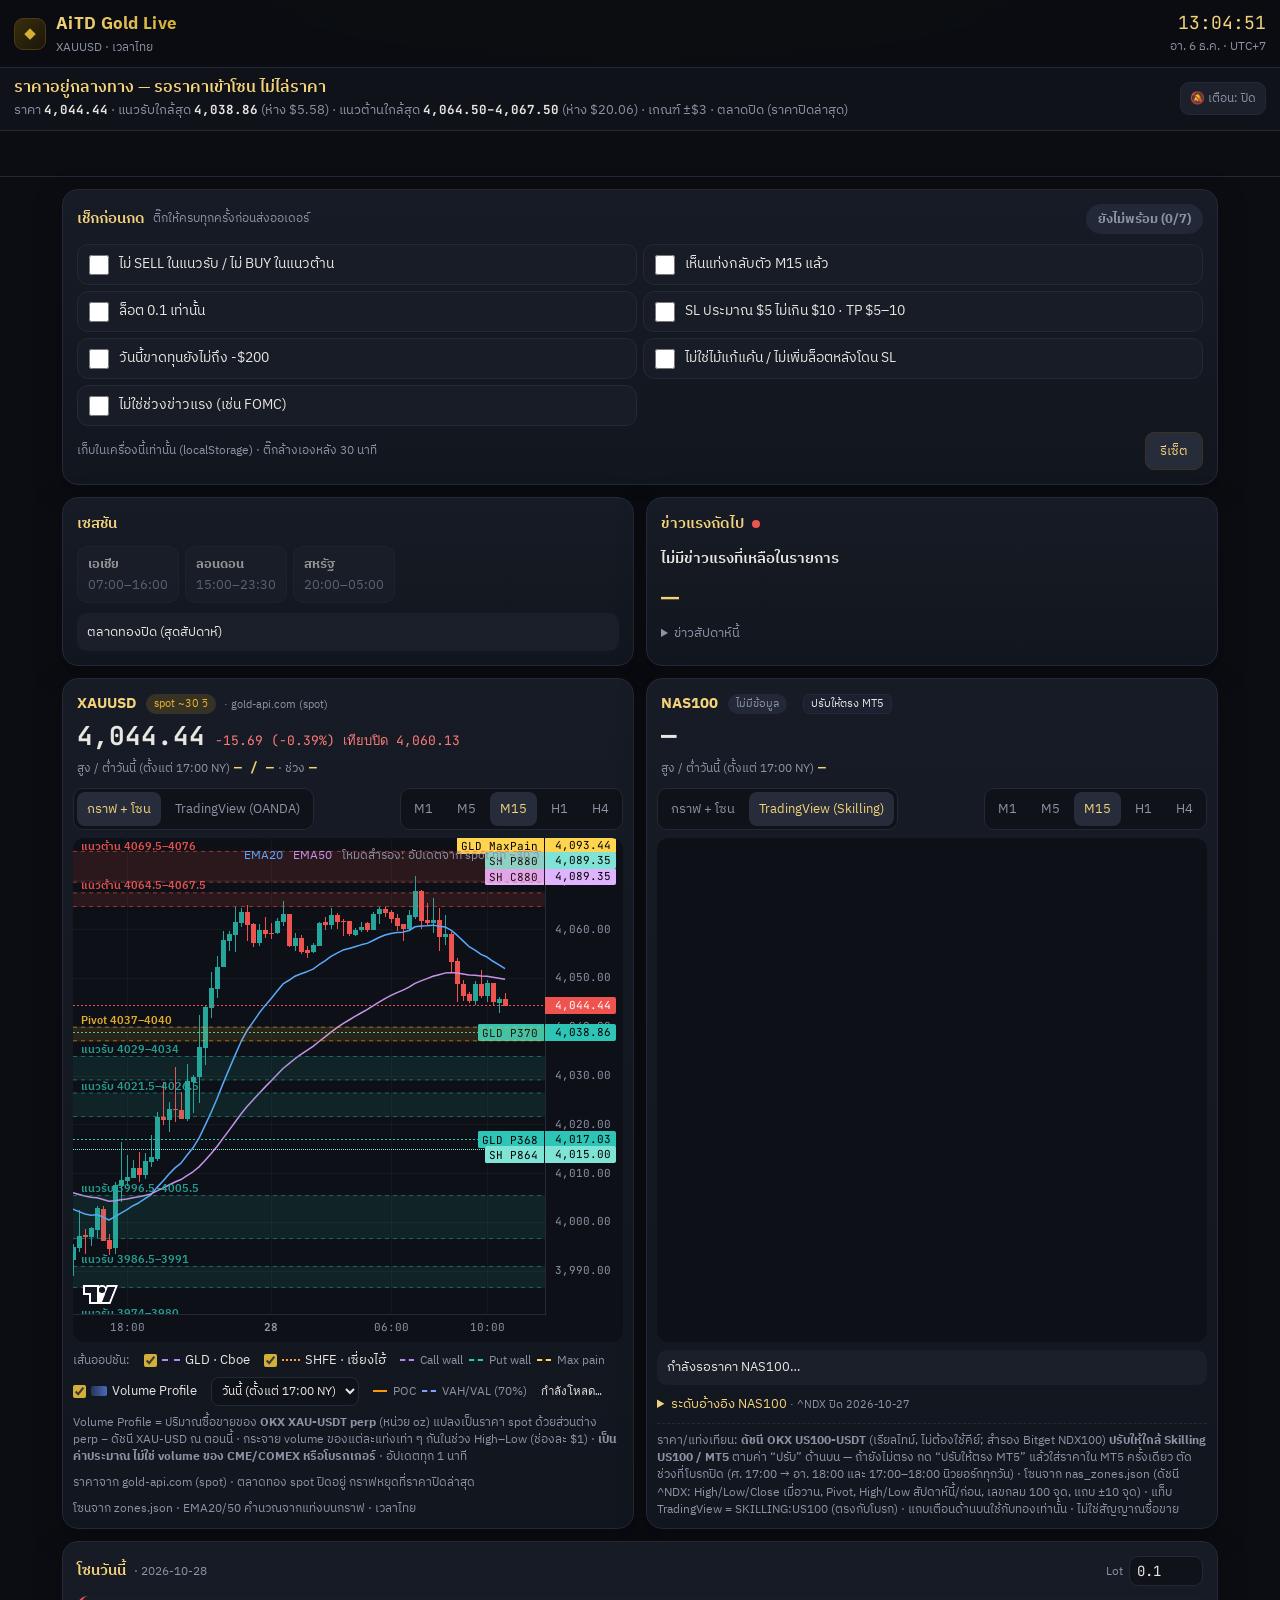
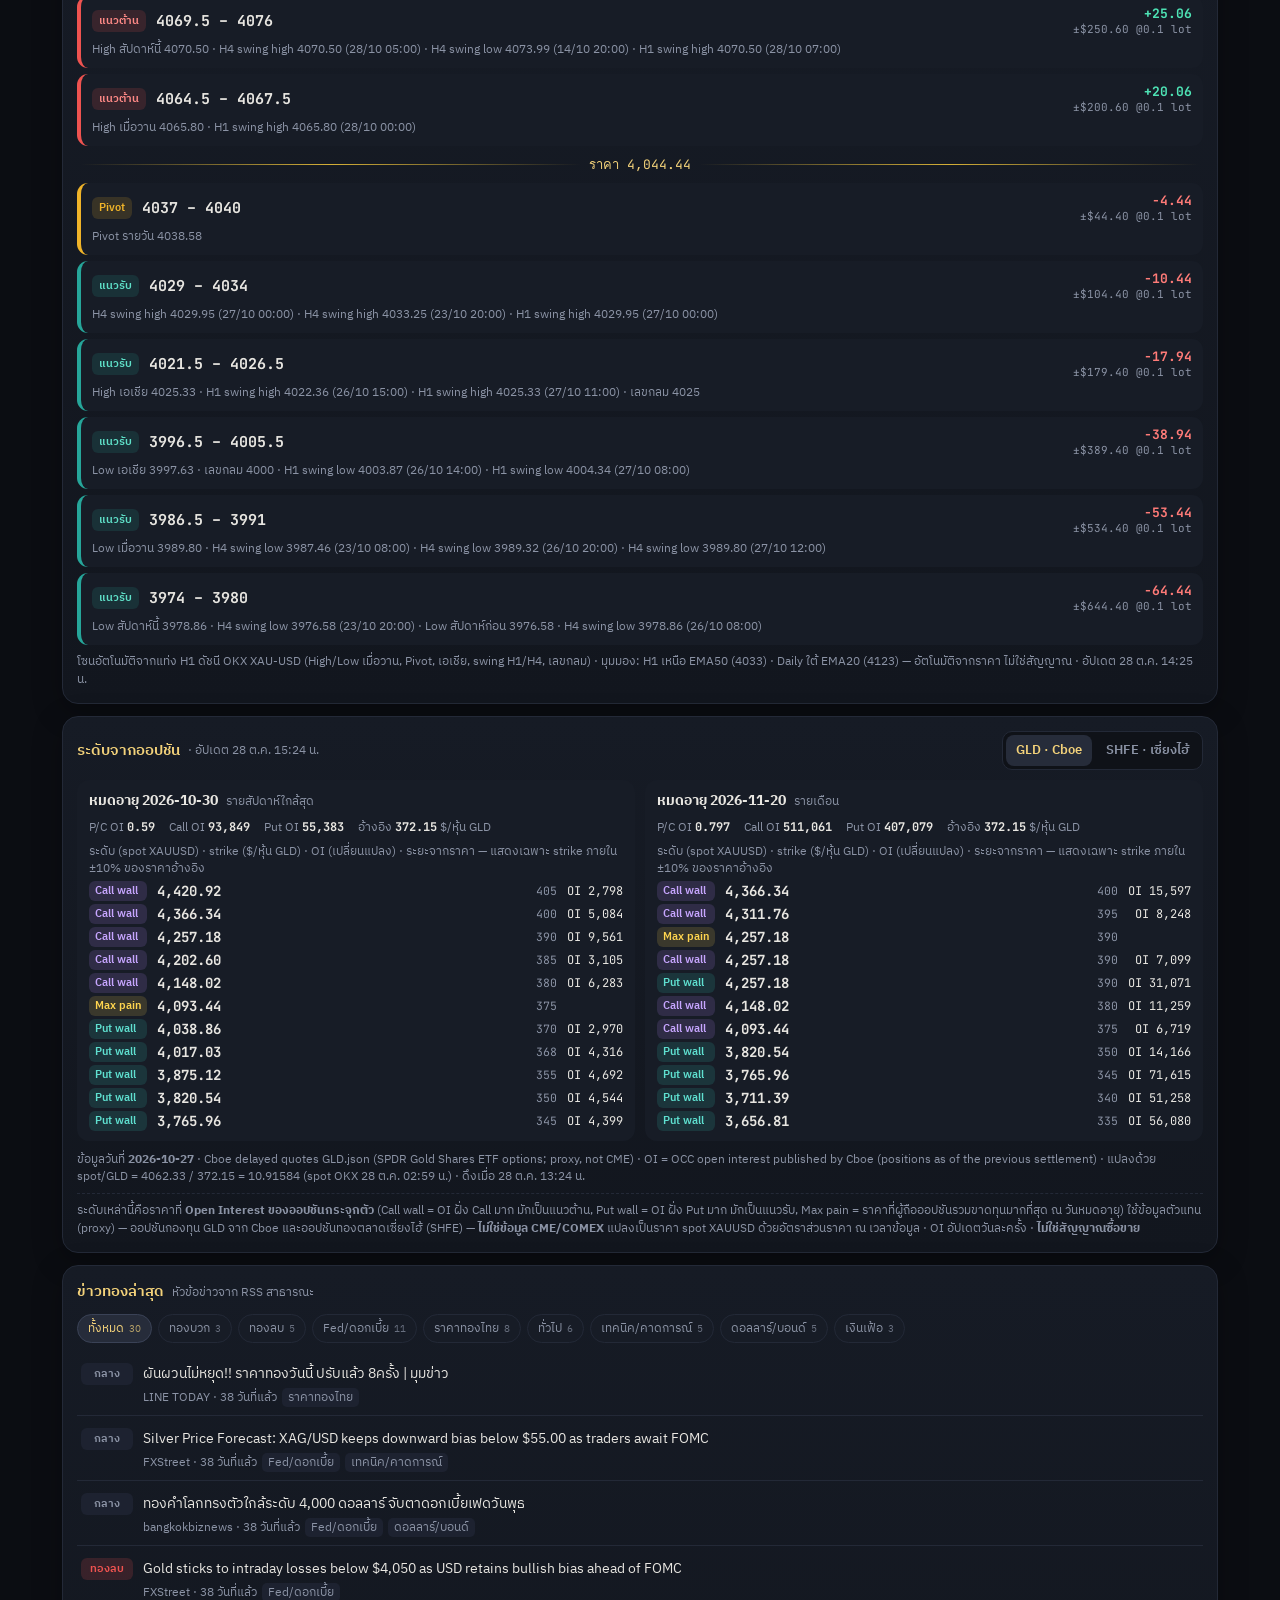
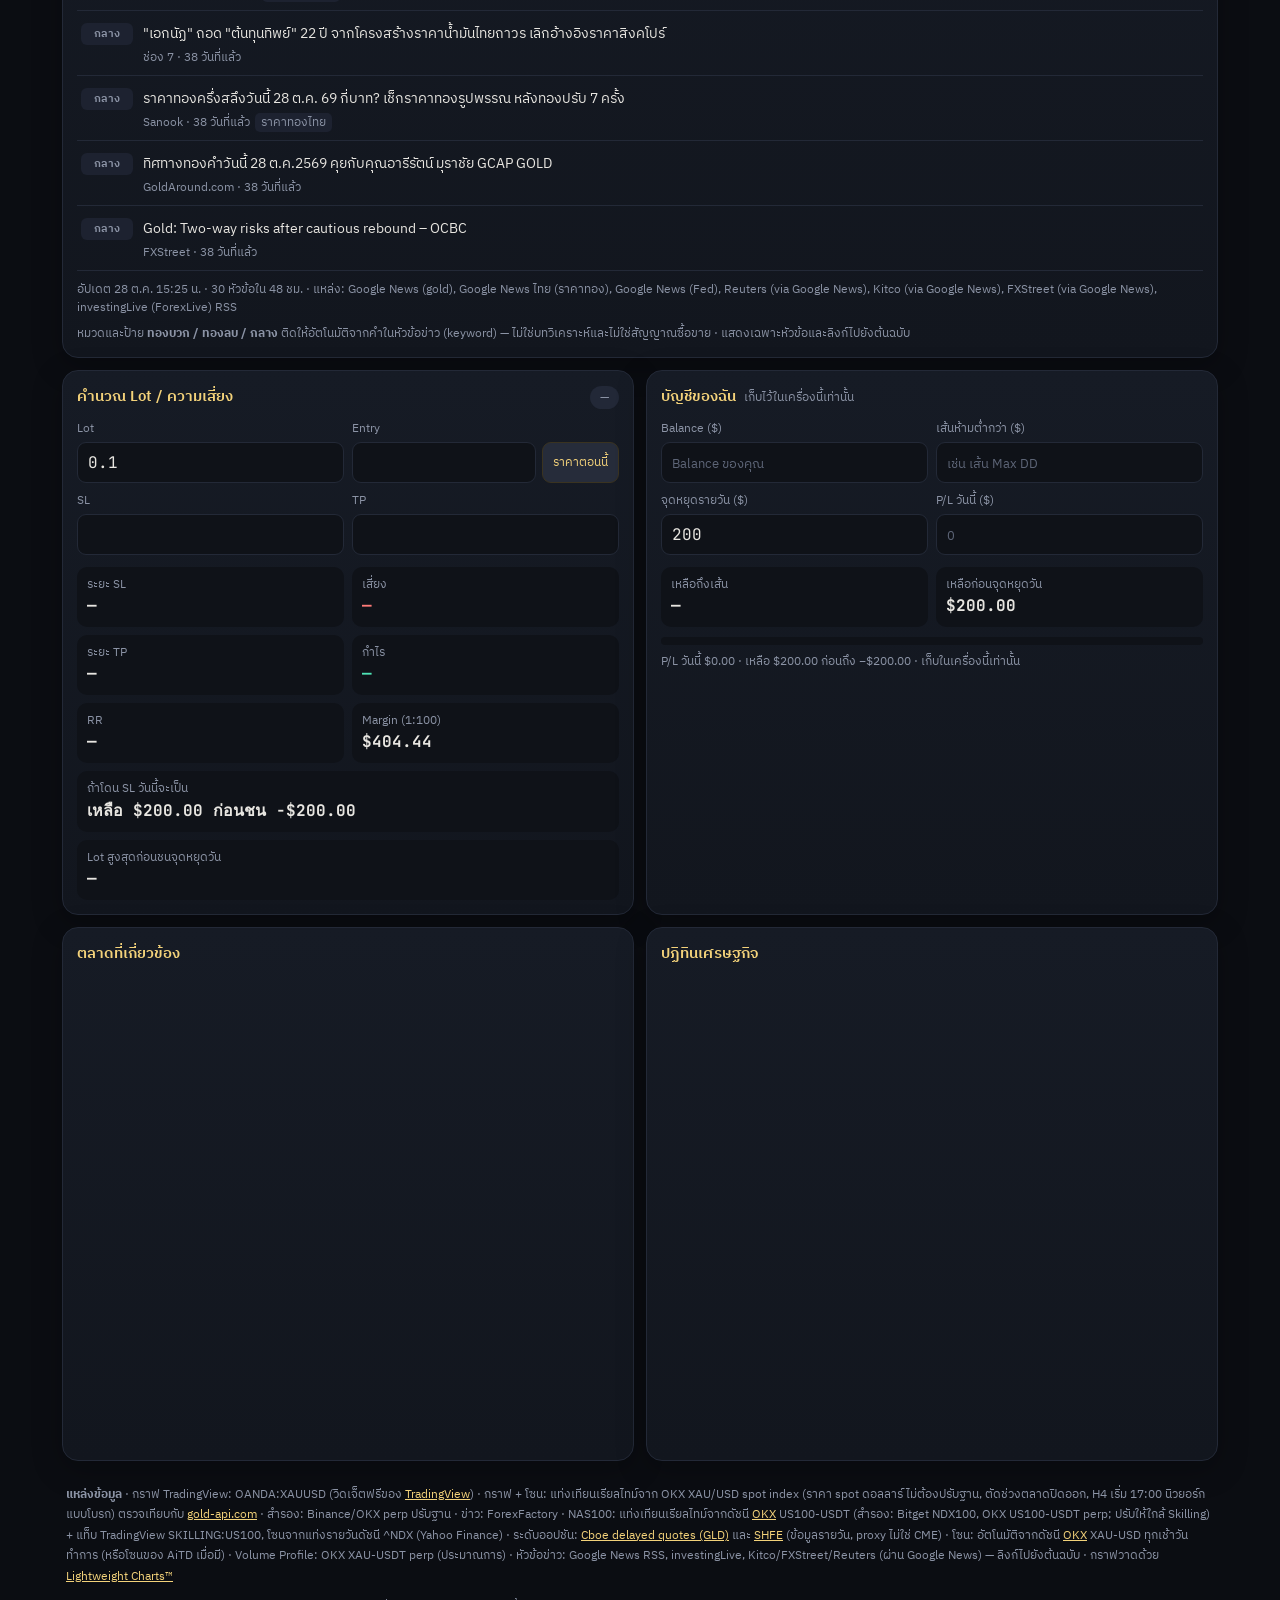
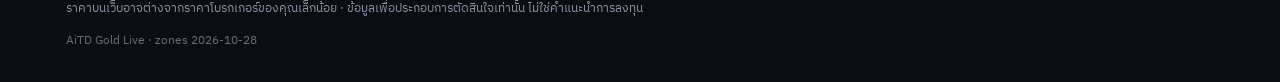
==== index.html @ 5647579a "NAS100 aligned to Skilling US100 (offsets, calibration, TV symbol) Co-authored-by: domekittichana-sk" ====
<!doctype html>
<html lang="th">
<head>
<meta charset="utf-8">
<meta name="viewport" content="width=device-width, initial-scale=1, viewport-fit=cover">
<meta name="theme-color" content="#0b0d12">
<title>AiTD Gold Live · XAUUSD เรียลไทม์</title>
<meta name="description" content="กราฟทอง XAUUSD เรียลไทม์ พร้อมโซนแนวรับแนวต้าน เวลาไทย และเครื่องคำนวณ Lot">
<link rel="preconnect" href="https://fonts.googleapis.com"><link rel="preconnect" href="https://fonts.gstatic.com" crossorigin>
<link href="https://fonts.googleapis.com/css2?family=IBM+Plex+Sans+Thai:wght@400;500;600;700&family=JetBrains+Mono:wght@500;700&display=swap" rel="stylesheet">
<link rel="stylesheet" href="css/style.css">
<link rel="icon" href="data:image/svg+xml,<svg xmlns='http://www.w3.org/2000/svg' viewBox='0 0 64 64'><rect width='64' height='64' rx='14' fill='%230b0d12'/><path d='M12 44h40L44 22H20z' fill='%23d4af37'/></svg>">
</head>
<body>
<div class="sticky-top">
<header class="topbar">
  <div class="brand"><span class="logo">◆</span><div><b>AiTD Gold Live</b><small>XAUUSD · เวลาไทย</small></div></div>
  <div class="clock"><span id="clock">--:--:--</span><small id="clockDate">—</small></div>
</header>
<!-- ZONE GUARD: live price vs support/resistance (zones.json + option walls + VAH/VAL) -->
<div class="guard wait" id="guard" role="status" aria-live="polite">
  <div class="g-body">
    <div class="g-main" id="gMain">กำลังรอราคา…</div>
    <div class="g-sub" id="gSub"></div>
  </div>
  <button type="button" class="g-alert" id="gAlert" title="เสียง + แจ้งเตือนเมื่อราคาเข้าโซน" aria-pressed="false">🔕<span class="g-al"> เตือน: ปิด</span></button>
</div>
</div>

<div class="tv-tape" id="tape"></div>

<main>

  <!-- PRE-TRADE CHECKLIST (localStorage only) -->
  <section class="card check-card" id="checkCard">
    <div class="card-h">เช็กก่อนกด <small>ติ๊กให้ครบทุกครั้งก่อนส่งออเดอร์</small>
      <span class="spacer"></span>
      <span class="ready no" id="ckBadge">ยังไม่พร้อม</span>
    </div>
    <div class="ck-block hidden" id="ckBlock"></div>
    <div class="ck-list" id="ckList"></div>
    <div class="ck-foot">
      <span class="sub" id="ckInfo">เก็บในเครื่องนี้เท่านั้น (localStorage)</span>
      <button type="button" class="ck-reset" id="ckReset">รีเซ็ต</button>
    </div>
  </section>

  <!-- SESSIONS + EVENT -->
  <section class="grid2">
    <div class="card">
      <div class="card-h">เซสชัน</div>
      <div class="sessions" id="sessions"></div>
      <div class="mywin" id="myWin">—</div>
    </div>
    <div class="card event-card" id="eventCard">
      <div class="card-h">ข่าวแรงถัดไป <span class="dot red"></span></div>
      <div class="ev-title" id="evTitle">—</div>
      <div class="ev-time" id="evTime">—</div>
      <div class="countdown" id="evCount">--:--:--</div>
      <details><summary>ข่าวสัปดาห์นี้</summary><ul class="ev-list" id="evList"></ul></details>
    </div>
  </section>

  <!-- CHARTS: gold + NAS100 side by side on wide screens, NAS stacked right under gold on mobile -->
  <div class="chart-pair">
  <!-- CHART -->
  <section class="card chart-card gold-card" id="goldCard">
    <!-- gold price header: same layout/classes as the NAS100 header so the two cards line up -->
    <div class="nas-top">
      <div class="nas-title"><b>XAUUSD</b> <span id="feedBadge" class="badge">กำลังเชื่อมต่อ…</span> <span class="hdr-src" id="feedSrc"></span>
        <div class="nas-px"><span class="nas-price" id="price">—</span> <span class="chg" id="chg"></span></div>
        <div class="nas-hl"><span class="label">สูง / ต่ำวันนี้ (ตั้งแต่ 17:00 NY)</span> <b><span id="dayHigh">—</span> / <span id="dayLow">—</span></b> <span class="label">· ช่วง</span> <b id="dayRange">—</b></div>
      </div>
    </div>
    <div class="chart-head">
      <div class="tabs" role="tablist">
        <button class="tab active" data-view="zone">กราฟ + โซน</button>
        <button class="tab" data-view="tv">TradingView (OANDA)</button>
      </div>
      <div class="tfs" id="tfs">
        <button data-tf="1">M1</button><button data-tf="5">M5</button><button data-tf="15" class="active">M15</button><button data-tf="60">H1</button><button data-tf="240">H4</button>
      </div>
    </div>
    <div class="chart-wrap" id="zoneView">
      <div id="lwChart" class="lw"></div>
      <canvas id="zoneCanvas" class="zone-canvas"></canvas>
      <div class="legend"><span class="ema20">EMA20</span><span class="ema50">EMA50</span><span id="lwStatus"></span></div>
    </div>
    <div class="chart-wrap hidden" id="tvView"><div id="tvChart" class="tvc"></div></div>
    <div class="opt-toggles" id="optToggles">
      <span class="label">เส้นออปชัน:</span>
      <label><input type="checkbox" id="tgGld"> <i class="sw gld"></i>GLD · Cboe</label>
      <label><input type="checkbox" id="tgShfe"> <i class="sw shfe"></i>SHFE · เซี่ยงไฮ้</label>
      <span class="okey"><i class="k call"></i>Call wall <i class="k put"></i>Put wall <i class="k mp"></i>Max pain</span>
    </div>
    <div class="opt-toggles vp-toggles" id="vpToggles">
      <label><input type="checkbox" id="tgVp"> <i class="sw vp"></i>Volume Profile</label>
      <select id="vpPeriod" class="vp-sel" aria-label="ช่วงเวลา Volume Profile">
        <option value="today">วันนี้ (ตั้งแต่ 17:00 NY)</option><option value="asia">ตั้งแต่เปิดเอเชีย 07:00</option><option value="h24">24 ชม.ล่าสุด</option><option value="week">สัปดาห์นี้</option>
      </select>
      <span class="okey"><i class="k poc"></i>POC <i class="k va"></i>VAH/VAL (70%)</span>
      <span class="vpinfo" id="vpInfo">กำลังโหลด…</span>
    </div>
    <div class="sub vp-note">Volume Profile = ปริมาณซื้อขายของ <b>OKX XAU-USDT perp</b> (หน่วย oz) แปลงเป็นราคา spot ด้วยส่วนต่าง perp − ดัชนี XAU-USD ณ ตอนนี้ · กระจาย volume ของแต่ละแท่งเท่า ๆ กันในช่วง High–Low (ช่องละ $1) · <b>เป็นค่าประมาณ ไม่ใช่ volume ของ CME/COMEX หรือโบรกเกอร์</b> · อัปเดตทุก 1 นาที</div>
    <div class="sub" id="feedInfo">—</div>
    <div class="sub" id="chartNote">โซนจาก zones.json · เส้น EMA20/50 คำนวณจากแท่งเทียนบนกราฟ</div>
  </section>

  <!-- NAS100 CHART (js/nas.js): OKX US100-USDT index candles + bands from nas_zones.json, same look as gold -->
  <section class="card chart-card nas-card" id="nasCard">
    <div class="nas-top">
      <div class="nas-title"><b>NAS100</b> <span id="nasBadge" class="badge">กำลังเชื่อมต่อ…</span> <span class="nas-cal"><span id="nasCalInfo" class="label"></span> <button type="button" id="nasCalBtn" class="nas-cal-btn">ปรับให้ตรง MT5</button> <span id="nasCalMsg" class="label"></span> <span id="nasCalBox" class="nas-cal-box hidden"><input id="nasCalIn" type="text" inputmode="decimal" placeholder="ราคา MT5 ตอนนี้" aria-label="ราคา NAS100 ใน MT5 ตอนนี้"> <button type="button" id="nasCalSet">ตั้ง</button> <button type="button" id="nasCalReset">ค่าเริ่มต้น</button></span></span>
        <div class="nas-px"><span class="nas-price" id="nasPrice">—</span> <span class="chg" id="nasChg"></span></div>
        <div class="nas-hl"><span class="label">สูง / ต่ำวันนี้ (ตั้งแต่ 17:00 NY)</span> <b id="nasHL">—</b></div>
      </div>
    </div>
    <div class="chart-head">
      <div class="tabs" role="tablist">
        <button class="ntab active" data-nview="zone">กราฟ + โซน</button>
        <button class="ntab" data-nview="tv">TradingView (Skilling)</button>
      </div>
      <div class="tfs" id="nasTfs">
        <button data-tf="1">M1</button><button data-tf="5">M5</button><button data-tf="15" class="active">M15</button><button data-tf="60">H1</button><button data-tf="240">H4</button>
      </div>
    </div>
    <div class="chart-wrap" id="nasZoneView">
      <div id="nasLw" class="lw"></div>
      <canvas id="nasCanvas" class="zone-canvas"></canvas>
      <div class="legend"><span class="ema20">EMA20</span><span class="ema50">EMA50</span><span id="nasStatus"></span></div>
    </div>
    <div class="chart-wrap hidden" id="nasTvView"><div id="nasTv" class="tvc"></div></div>
    <div class="nas-guard" id="nasGuard">—</div>
    <details class="nas-lv" id="nasLvBox"><summary>ระดับอ้างอิง NAS100 <small id="nasDate"></small></summary>
      <div class="zones nas-zones" id="nasZones"><div class="sub">กำลังโหลด nas_zones.json…</div></div>
      <div class="sub" id="nasMeta"></div>
    </details>
    <div class="sub nas-note" id="nasNote">ราคา/แท่งเทียน: <b>ดัชนี OKX US100-USDT</b> (เรียลไทม์, ไม่ต้องใช้คีย์; สำรอง Bitget NDX100) <b>ปรับให้ใกล้ Skilling US100 / MT5</b> ตามค่า “ปรับ” ด้านบน — ถ้ายังไม่ตรง กด “ปรับให้ตรง MT5” แล้วใส่ราคาใน MT5 ครั้งเดียว ตัดช่วงที่โบรกปิด (ศ. 17:00 → อา. 18:00 และ 17:00–18:00 นิวยอร์กทุกวัน) · โซนจาก nas_zones.json (ดัชนี ^NDX: High/Low/Close เมื่อวาน, Pivot, High/Low สัปดาห์นี้/ก่อน, เลขกลม 100 จุด, แถบ ±10 จุด) · แท็บ TradingView = SKILLING:US100 (ตรงกับโบรก) · แถบเตือนด้านบนใช้กับทองเท่านั้น · ไม่ใช่สัญญาณซื้อขาย</div>
  </section>
  </div>

  <!-- ZONES -->
  <section class="card">
    <div class="card-h">โซนวันนี้ <small id="zonesDate"></small>
      <span class="spacer"></span>
      <label class="mini">Lot <input id="zoneLot" type="number" step="0.01" min="0.01" value="0.1"></label>
    </div>
    <div class="zones" id="zones"></div>
    <div class="sub" id="zonesMeta"></div>
  </section>

  <!-- OPTION OI LEVELS -->
  <section class="card" id="optCard">
    <div class="card-h">ระดับจากออปชัน <small id="optGen"></small>
      <span class="spacer"></span>
      <div class="otabs"><button class="otab active" data-src="gld">GLD · Cboe</button><button class="otab" data-src="shfe">SHFE · เซี่ยงไฮ้</button></div>
    </div>
    <div id="optBody" class="opt-body"><div class="sub">กำลังโหลด options_levels.json…</div></div>
    <div class="sub opt-note">ระดับเหล่านี้คือราคาที่ <b>Open Interest ของออปชันกระจุกตัว</b> (Call wall = OI ฝั่ง Call มาก มักเป็นแนวต้าน, Put wall = OI ฝั่ง Put มาก มักเป็นแนวรับ, Max pain = ราคาที่ผู้ถือออปชันรวมขาดทุนมากที่สุด ณ วันหมดอายุ)
      ใช้ข้อมูลตัวแทน (proxy) — ออปชันกองทุน GLD จาก Cboe และออปชันทองตลาดเซี่ยงไฮ้ (SHFE) — <b>ไม่ใช่ข้อมูล CME/COMEX</b> แปลงเป็นราคา spot XAUUSD ด้วยอัตราส่วนราคา ณ เวลาข้อมูล
      · OI อัปเดตวันละครั้ง · <b>ไม่ใช่สัญญาณซื้อขาย</b></div>
  </section>

  <!-- GOLD NEWS (news.json) -->
  <section class="card" id="newsCard">
    <div class="card-h">ข่าวทองล่าสุด <small>หัวข้อข่าวจาก RSS สาธารณะ</small></div>
    <div class="nfilters" id="newsFilters"></div>
    <div class="nlist" id="newsList"><div class="sub">กำลังโหลด news.json…</div></div>
    <div class="sub" id="newsMeta"></div>
    <div class="sub">หมวดและป้าย <b>ทองบวก / ทองลบ / กลาง</b> ติดให้อัตโนมัติจากคำในหัวข้อข่าว (keyword) — ไม่ใช่บทวิเคราะห์และไม่ใช่สัญญาณซื้อขาย · แสดงเฉพาะหัวข้อและลิงก์ไปยังต้นฉบับ</div>
  </section>

  <!-- CALCULATOR + ACCOUNT -->
  <section class="grid2">
    <div class="card calc">
      <div class="card-h">คำนวณ Lot / ความเสี่ยง <span class="spacer"></span><span class="pill" id="cDir">—</span></div>
      <div class="form">
        <label>Lot<input id="cLot" type="number" step="0.01" min="0.01" value="0.1" inputmode="decimal"></label>
        <label>Entry<div class="inrow"><input id="cEntry" type="number" step="0.01" inputmode="decimal"><button id="cUseLive" title="ใช้ราคาปัจจุบัน">ราคาตอนนี้</button></div></label>
        <label>SL<input id="cSL" type="number" step="0.01" inputmode="decimal"></label>
        <label>TP<input id="cTP" type="number" step="0.01" inputmode="decimal"></label>
      </div>
      <div class="out">
        <div><span>ระยะ SL</span><b id="oSLd">—</b></div>
        <div><span>เสี่ยง</span><b class="neg" id="oRisk">—</b></div>
        <div><span>ระยะ TP</span><b id="oTPd">—</b></div>
        <div><span>กำไร</span><b class="pos" id="oRew">—</b></div>
        <div><span>RR</span><b id="oRR">—</b></div>
        <div><span>Margin (1:100)</span><b id="oMargin">—</b></div>
        <div class="wide"><span>ถ้าโดน SL วันนี้จะเป็น</span><b id="oDay">—</b></div>
        <div class="wide"><span>Lot สูงสุดก่อนชนจุดหยุดวัน</span><b id="oMaxLot">—</b></div>
      </div>
    </div>
    <div class="card acct">
      <div class="card-h">บัญชีของฉัน <small>เก็บไว้ในเครื่องนี้เท่านั้น</small></div>
      <div class="form">
        <label>Balance ($)<input id="aBalIn" type="number" step="0.01" inputmode="decimal" placeholder="Balance ของคุณ"></label>
        <label>เส้นห้ามต่ำกว่า ($)<input id="aFloorIn" type="number" step="1" inputmode="decimal" placeholder="เช่น เส้น Max DD"></label>
        <label>จุดหยุดรายวัน ($)<input id="aStopIn" type="number" step="1" min="0" inputmode="decimal" placeholder="200"></label>
        <label>P/L วันนี้ ($)<input id="aToday" type="number" step="0.01" inputmode="decimal" placeholder="0"></label>
      </div>
      <div class="acct-grid">
        <div><span>เหลือถึงเส้น</span><b id="aBuf">—</b></div>
        <div><span>เหลือก่อนจุดหยุดวัน</span><b id="aRoom">—</b></div>
      </div>
      <div class="bar"><div id="aBar"></div></div>
      <div class="sub" id="aState">ข้อมูลบัญชีไม่ถูกส่งออกจากเครื่อง (localStorage)</div>
    </div>
  </section>

  <!-- MARKETS + CALENDAR (TradingView widgets) -->
  <section class="grid2">
    <div class="card"><div class="card-h">ตลาดที่เกี่ยวข้อง</div><div class="lazy-widget" data-widget="overview" style="height:380px"></div></div>
    <div class="card"><div class="card-h">ปฏิทินเศรษฐกิจ</div><div class="lazy-widget" data-widget="calendar" style="height:470px"></div></div>
  </section>
</main>

<footer>
  <p><b>แหล่งข้อมูล</b> · กราฟ TradingView: OANDA:XAUUSD (วิดเจ็ตฟรีของ <a href="https://www.tradingview.com/" target="_blank" rel="noopener">TradingView</a>) ·
  กราฟ + โซน: แท่งเทียนเรียลไทม์จาก OKX XAU/USD spot index (ราคา spot ดอลลาร์ ไม่ต้องปรับฐาน, ตัดช่วงตลาดปิดออก, H4 เริ่ม 17:00 นิวยอร์กแบบโบรก) ตรวจเทียบกับ <a href="https://gold-api.com" target="_blank" rel="noopener">gold-api.com</a> · สำรอง: Binance/OKX perp ปรับฐาน ·
  ข่าว: ForexFactory · NAS100: แท่งเทียนเรียลไทม์จากดัชนี <a href="https://www.okx.com/" target="_blank" rel="noopener">OKX</a> US100-USDT (สำรอง: Bitget NDX100, OKX US100-USDT perp; ปรับให้ใกล้ Skilling) + แท็บ TradingView SKILLING:US100, โซนจากแท่งรายวันดัชนี ^NDX (Yahoo Finance) · ระดับออปชัน: <a href="https://www.cboe.com/delayed_quotes/gld/quote_table" target="_blank" rel="noopener">Cboe delayed quotes (GLD)</a> และ <a href="https://www.shfe.com.cn/" target="_blank" rel="noopener">SHFE</a> (ข้อมูลรายวัน, proxy ไม่ใช่ CME) · โซน: อัตโนมัติจากดัชนี <a href="https://www.okx.com/" target="_blank" rel="noopener">OKX</a> XAU-USD ทุกเช้าวันทำการ (หรือโซนของ AiTD เมื่อมี) · Volume Profile: OKX XAU-USDT perp (ประมาณการ) · หัวข้อข่าว: Google News RSS, investingLive, Kitco/FXStreet/Reuters (ผ่าน Google News) — ลิงก์ไปยังต้นฉบับ · กราฟวาดด้วย <a href="https://www.tradingview.com/lightweight-charts/" target="_blank" rel="noopener">Lightweight Charts™</a></p>
  <p>ราคาบนเว็บอาจต่างจากราคาโบรกเกอร์ของคุณเล็กน้อย · ข้อมูลเพื่อประกอบการตัดสินใจเท่านั้น ไม่ใช่คำแนะนำการลงทุน</p>
  <p class="muted">AiTD Gold Live · <span id="buildInfo"></span></p>
</footer>

<script src="vendor/lightweight-charts.standalone.production.js"></script>
<script src="js/app.js"></script>
<script src="js/nas.js"></script>
</body>
</html>
---- css/style.css ----
:root{
  --bg:#0b0d12;--bg2:#11141b;--card:#141821;--line:#232937;--txt:#e8e6e1;--mut:#8b93a5;
  --gold:#d4af37;--gold2:#f3d27a;--red:#ef5350;--green:#26a69a;--pivot:#f0b429;--blue:#5aa9ff;
  --mono:'JetBrains Mono',ui-monospace,monospace;
}
*{box-sizing:border-box}
html,body{margin:0;background:var(--bg);color:var(--txt);font-family:'IBM Plex Sans Thai',system-ui,sans-serif;font-size:15px;-webkit-text-size-adjust:100%}
body{background:radial-gradient(1200px 500px at 50% -200px,#2a2210 0%,transparent 60%),var(--bg);min-height:100vh}
a{color:var(--gold2)}
.hidden{display:none!important}
.sticky-top{position:sticky;top:0;z-index:20}
.topbar{display:flex;justify-content:space-between;align-items:center;padding:10px 14px;padding-top:max(10px,env(safe-area-inset-top));background:rgba(11,13,18,.88);backdrop-filter:blur(10px);border-bottom:1px solid var(--line)}
.brand{display:flex;gap:10px;align-items:center}
.brand b{font-size:17px;letter-spacing:.3px;background:linear-gradient(90deg,var(--gold2),var(--gold));-webkit-background-clip:text;background-clip:text;color:transparent}
.brand small,.clock small{display:block;color:var(--mut);font-size:11.5px}
.logo{width:32px;height:32px;display:grid;place-items:center;border-radius:9px;background:linear-gradient(135deg,#3a2e0e,#1a1508);color:var(--gold);border:1px solid #4a3b12}
.clock{text-align:right}
#clock{font-family:var(--mono);font-size:18px;color:var(--gold2)}
.tv-tape{min-height:46px;border-bottom:1px solid var(--line)}
main{max-width:1180px;margin:0 auto;padding:12px;display:flex;flex-direction:column;gap:12px}
.card{background:linear-gradient(180deg,#161b25,#12161e);border:1px solid var(--line);border-radius:16px;padding:14px;box-shadow:0 8px 30px rgba(0,0,0,.25)}
.card-h{display:flex;align-items:center;gap:8px;font-weight:600;color:var(--gold2);margin-bottom:10px;font-size:14.5px}
.card-h small{color:var(--mut);font-weight:400}
.spacer{flex:1}
.grid2{display:grid;grid-template-columns:1fr;gap:12px}
@media(min-width:860px){.grid2{grid-template-columns:1fr 1fr}}
.label{color:var(--mut);font-size:12px}
.sub{color:var(--mut);font-size:12px;margin-top:8px;line-height:1.5}
.badge{display:inline-block;padding:1px 8px;border-radius:99px;font-size:11px;background:#222837;color:var(--mut);margin-left:6px;vertical-align:middle}
.badge.live{background:rgba(38,166,154,.15);color:#5fe0c8}
.badge.live::before{content:"";display:inline-block;width:7px;height:7px;border-radius:50%;background:#2ee6b8;margin-right:5px;animation:pulse 1.4s infinite}
.badge.warn{background:rgba(240,180,41,.15);color:var(--pivot)}
@keyframes pulse{0%{box-shadow:0 0 0 0 rgba(46,230,184,.7)}70%{box-shadow:0 0 0 7px rgba(46,230,184,0)}100%{box-shadow:0 0 0 0 rgba(46,230,184,0)}}
.price-row{display:flex;justify-content:space-between;gap:12px;flex-wrap:wrap;align-items:flex-end}
.price{font-family:var(--mono);font-size:44px;font-weight:700;line-height:1.05;margin-top:4px;transition:color .3s}
.price.up{color:#4ee3b5}.price.down{color:#ff7b78}
.chg{font-family:var(--mono);font-size:15px;margin-top:4px}
.pos{color:#4ee3b5}.neg{color:#ff7b78}
.hl{display:grid;grid-template-columns:repeat(3,auto);gap:4px 18px;text-align:right}
.hl b{display:block;font-family:var(--mono);font-size:15px}
.sessions{display:flex;flex-wrap:wrap;gap:6px}
.sess{padding:6px 10px;border-radius:10px;background:#1b202b;border:1px solid var(--line);font-size:12.5px;color:var(--mut)}
.sess b{display:block;color:var(--txt);font-size:13px}
.sess.on{border-color:var(--gold);background:rgba(212,175,55,.1)}
.sess.on b{color:var(--gold2)}
.sess.closed{opacity:.6}
.mywin{margin-top:10px;padding:8px 10px;border-radius:10px;background:#1a1f2a;font-size:13px}
.mywin.on{background:rgba(38,166,154,.14);color:#7af0d4}
.event-card .ev-title{font-weight:600;font-size:15px}
.ev-time{color:var(--mut);font-size:12.5px}
.countdown{font-family:var(--mono);font-size:30px;color:var(--gold2);margin:6px 0}
.countdown.soon{color:#ff7b78}
.dot{width:8px;height:8px;border-radius:50%;display:inline-block}.dot.red{background:var(--red)}
details summary{cursor:pointer;color:var(--mut);font-size:12.5px}
.ev-list{list-style:none;padding:0;margin:8px 0 0;font-size:12.5px}
.ev-list li{display:flex;justify-content:space-between;gap:8px;padding:5px 0;border-bottom:1px dashed var(--line)}
.ev-list li.past{opacity:.45}
.ev-list .t{font-family:var(--mono);color:var(--mut);white-space:nowrap}
.chart-card{padding:10px}
.chart-head{display:flex;justify-content:space-between;flex-wrap:wrap;gap:8px;margin-bottom:8px}
.tabs,.tfs{display:flex;gap:4px;background:#0f1218;border:1px solid var(--line);border-radius:10px;padding:3px}
.tabs button,.tfs button{background:none;border:0;color:var(--mut);padding:6px 10px;border-radius:8px;font:inherit;font-size:13px;cursor:pointer}
.tabs button.active,.tfs button.active{background:#262c3a;color:var(--gold2)}
.chart-wrap{position:relative;height:58vh;min-height:360px;max-height:640px;border-radius:12px;overflow:hidden;background:#0d1016}
.lw,.tvc{position:absolute;inset:0}
.zone-canvas{position:absolute;left:0;top:0;pointer-events:none;z-index:2}
.legend{position:absolute;right:84px;top:8px;z-index:3;font-size:11.5px;display:flex;gap:10px;color:var(--mut);pointer-events:none}
.legend .ema20{color:#5aa9ff}.legend .ema50{color:#c792ea}
.zones{display:flex;flex-direction:column;gap:6px}
.zone{display:grid;grid-template-columns:auto 1fr auto;gap:4px 10px;align-items:center;padding:9px 11px;border-radius:11px;background:#171c26;border-left:4px solid var(--mut)}
.zone.resistance{border-left-color:var(--red)}.zone.support{border-left-color:var(--green)}.zone.pivot{border-left-color:var(--pivot)}
.zone.inside{box-shadow:inset 0 0 0 1px var(--gold);background:rgba(212,175,55,.08)}
.zone .tag{font-size:11px;padding:2px 7px;border-radius:6px;font-weight:600}
.zone.resistance .tag{background:rgba(239,83,80,.15);color:#ff8a87}
.zone.support .tag{background:rgba(38,166,154,.15);color:#5fe0c8}
.zone.pivot .tag{background:rgba(240,180,41,.15);color:var(--pivot)}
.zone .rng{white-space:nowrap;font-family:var(--mono);font-size:15px;font-weight:700}
.zone .dist{text-align:right;font-family:var(--mono);font-size:13px}
.zone .dist small{display:block;color:var(--mut);font-size:11px}
.zone .note{grid-column:1/-1;color:var(--mut);font-size:12px}
.now-row{display:flex;align-items:center;gap:8px;color:var(--gold2);font-family:var(--mono);font-size:13px;padding:2px 4px}
.now-row::before,.now-row::after{content:"";flex:1;height:1px;background:linear-gradient(90deg,transparent,var(--gold),transparent)}
.mini{font-size:12px;color:var(--mut);font-weight:400;display:flex;gap:6px;align-items:center}
input{background:#0f1218;border:1px solid var(--line);color:var(--txt);border-radius:9px;padding:9px 10px;font:inherit;font-family:var(--mono);width:100%;font-size:16px}
input:focus{outline:none;border-color:var(--gold)}
.mini input{width:74px;padding:5px 7px;font-size:14px}
.form{display:grid;grid-template-columns:1fr 1fr;gap:8px}
.form label,.today{font-size:12px;color:var(--mut);display:flex;flex-direction:column;gap:4px}
.inrow{display:flex;gap:6px}
.inrow button{white-space:nowrap;background:#262c3a;color:var(--gold2);border:1px solid #3a3320;border-radius:9px;padding:0 10px;font:inherit;font-size:12px;cursor:pointer}
.out,.acct-grid{display:grid;grid-template-columns:1fr 1fr;gap:8px;margin-top:12px}
.out div,.acct-grid div{background:#0f1218;border-radius:10px;padding:8px 10px}
.out span,.acct-grid span{display:block;color:var(--mut);font-size:11.5px}
.out b,.acct-grid b{font-family:var(--mono);font-size:16px}
.out .wide{grid-column:1/-1}
.pill{font-size:12px;padding:2px 10px;border-radius:99px;background:#222837;color:var(--mut)}
.pill.buy{background:rgba(38,166,154,.18);color:#5fe0c8}.pill.sell{background:rgba(239,83,80,.18);color:#ff8a87}
.today{margin-top:10px}
.bar{height:8px;border-radius:99px;background:#0f1218;margin-top:10px;overflow:hidden}
.bar div{height:100%;width:0;background:linear-gradient(90deg,var(--green),var(--pivot),var(--red));transition:width .4s}
.lazy-widget{position:relative}
footer{max-width:1180px;margin:8px auto 30px;padding:0 16px;color:var(--mut);font-size:12px;line-height:1.7}
footer .muted{opacity:.7}
@media(max-width:520px){
  .price{font-size:38px}
  .hl{grid-template-columns:repeat(3,1fr);width:100%;text-align:left}
  .chart-wrap{height:62vh}
  .tabs button{padding:6px 8px;font-size:12.5px}
}
input::placeholder{font-family:'IBM Plex Sans Thai',sans-serif;font-size:13px;color:#5d6577}

/* option OI levels */
.opt-toggles{display:flex;flex-wrap:wrap;gap:6px 14px;align-items:center;font-size:12.5px;color:var(--mut);margin-top:8px}
.opt-toggles label{display:flex;align-items:center;gap:5px;cursor:pointer;color:var(--txt)}
.opt-toggles input{width:auto;padding:0;margin:0;accent-color:var(--gold)}
.sw{display:inline-block;width:18px;height:0;border-top:2px dashed #b388ff}
.sw.shfe{border-top:2px dotted #ff9f43}
.okey{display:flex;gap:6px;align-items:center;font-size:11.5px}
.k{display:inline-block;width:14px;height:0;border-top:2px dashed}
.k.call{border-color:#b388ff}.k.put{border-color:#2ec4b6}.k.mp{border-color:#ffd54f}
.otabs{display:flex;gap:4px;background:#0f1218;border:1px solid var(--line);border-radius:10px;padding:3px}
.otab{background:none;border:0;color:var(--mut);padding:5px 10px;border-radius:8px;font:inherit;font-size:12.5px;cursor:pointer}
.otab.active{background:#262c3a;color:var(--gold2)}
.opt-body{display:grid;grid-template-columns:1fr;gap:10px}
@media(min-width:860px){.opt-body{grid-template-columns:1fr 1fr}}
.oexp{background:#171c26;border-radius:12px;padding:10px 12px}
.oexp h4{margin:0 0 6px;font-size:13.5px;color:var(--txt);display:flex;gap:8px;flex-wrap:wrap;align-items:baseline}
.oexp h4 small{color:var(--mut);font-weight:400;font-size:12px}
.ostats{display:flex;flex-wrap:wrap;gap:6px 14px;font-size:12px;color:var(--mut);margin-bottom:6px}
.ostats b{color:var(--txt);font-family:var(--mono)}
.olv{display:grid;grid-template-columns:auto 1fr auto auto;gap:3px 10px;font-size:12.5px;align-items:center}
.olv .t{font-size:11px;padding:1px 6px;border-radius:6px;font-weight:600}
.olv .t.call{background:rgba(179,136,255,.15);color:#c7a6ff}.olv .t.put{background:rgba(46,196,182,.15);color:#5fe0d0}.olv .t.mp{background:rgba(255,213,79,.15);color:#ffd54f}
.olv .lv{font-family:var(--mono);font-weight:700;font-size:14px}
.olv .k2{font-family:var(--mono);color:var(--mut);font-size:11.5px}
.olv .oi{font-family:var(--mono);text-align:right;font-size:12px}
.olv .oi small{color:var(--mut)}
.ometa{grid-column:1/-1;color:var(--mut);font-size:11.5px;line-height:1.5}
.opt-note{border-top:1px dashed var(--line);padding-top:8px}

/* volume profile controls */
.vp-toggles{margin-top:6px}
.sw.vp{height:10px;width:16px;border:0;background:linear-gradient(90deg,rgba(100,140,255,.25),rgba(100,140,255,.7));border-radius:2px}
.k.poc{border-top:2px solid #ff9800}.k.va{border-color:#82a0ff}
.vp-sel{width:auto;background:#0f1218;color:var(--txt);border:1px solid var(--line);border-radius:8px;padding:3px 6px;font:inherit;font-size:12px}
.vpinfo{font-family:var(--mono);font-size:11.5px;color:var(--txt)}
.vpinfo b{color:var(--gold2)}
.vp-note{font-size:11.5px}

/* gold news */
.nfilters{display:flex;flex-wrap:wrap;gap:6px;margin:4px 0 10px}
.nchip{background:#171c26;border:1px solid var(--line);color:var(--mut);border-radius:999px;padding:4px 10px;font:inherit;font-size:12px;cursor:pointer}
.nchip small{opacity:.7;margin-left:2px}
.nchip.active{background:#262c3a;color:var(--gold2);border-color:#3a4256}
.nchip.up.active{color:var(--green)}.nchip.dn.active{color:var(--red)}
.nlist{display:flex;flex-direction:column;gap:2px;max-height:520px;overflow:auto}
.nitem{display:flex;gap:10px;align-items:flex-start;padding:8px 4px;border-bottom:1px solid var(--line)}
.nitem:last-child{border-bottom:0}
.nlean{flex:none;font-size:11px;font-weight:600;padding:2px 7px;border-radius:6px;margin-top:2px;min-width:52px;text-align:center}
.nlean.up{background:rgba(38,166,154,.16);color:var(--green)}
.nlean.dn{background:rgba(239,83,80,.16);color:var(--red)}
.nlean.flat{background:#1d2230;color:var(--mut)}
.nmain{min-width:0}
.nmain a{color:var(--txt);text-decoration:none;font-size:14px;line-height:1.45}
.nmain a:hover{color:var(--gold2);text-decoration:underline}
.nmeta{font-size:11.5px;color:var(--mut);margin-top:2px}
.ntag{font-style:normal;background:#1d2230;border-radius:5px;padding:0 6px;margin-left:2px}

/* ---------- zone guard banner (sticky with the top bar) ---------- */
.guard{display:flex;align-items:center;gap:10px;padding:10px 14px;border-bottom:1px solid var(--line);background:rgba(17,20,27,.94);backdrop-filter:blur(10px)}
.g-body{flex:1;min-width:0}
.g-main{font-weight:700;font-size:20px;line-height:1.3}
.g-sub{font-size:12.5px;color:var(--mut);margin-top:2px;line-height:1.45}
.g-sub b{font-family:var(--mono);color:var(--txt)}
.g-main .rng{font-family:var(--mono);white-space:nowrap}
.guard.support,.guard.resistance,.guard.both{padding:12px 14px}
.guard.support,.guard.both{background:linear-gradient(90deg,#5a1414,#3a0e10);border-bottom:2px solid var(--red);animation:gpulse 1.6s ease-in-out infinite}
.guard.resistance{background:linear-gradient(90deg,#5a1414,#3a0e10);border-bottom:2px solid #ff9800;animation:gpulse 1.6s ease-in-out infinite}
.guard.support .g-main,.guard.resistance .g-main,.guard.both .g-main{color:#fff;font-size:24px}
.guard.support .g-sub,.guard.resistance .g-sub,.guard.both .g-sub{color:#ffd0ce}
.guard.neutral .g-main{font-size:16px;color:var(--gold2);font-weight:600}
.guard.wait .g-main{font-size:14px;color:var(--mut);font-weight:500}
.guard .test{display:inline-block;font-size:11px;font-weight:600;background:#ffd54f;color:#1a1508;border-radius:6px;padding:1px 6px;margin-left:6px;vertical-align:middle}
@keyframes gpulse{0%,100%{box-shadow:inset 0 0 0 0 rgba(239,83,80,0)}50%{box-shadow:inset 0 0 0 3px rgba(239,83,80,.55)}}
.g-alert{flex:none;background:#1b202b;color:var(--mut);border:1px solid var(--line);border-radius:9px;padding:6px 9px;font:inherit;font-size:12px;cursor:pointer;white-space:nowrap}
.g-alert.on{color:var(--gold2);border-color:#4a3b12;background:rgba(212,175,55,.12)}
@media(max-width:600px){
  .guard{padding:8px 10px;gap:8px}
  .g-main{font-size:16px}
  .guard.support .g-main,.guard.resistance .g-main,.guard.both .g-main{font-size:18px}
  .guard.neutral .g-main{font-size:14px}
  .g-sub{font-size:11.5px}
  .g-alert{padding:6px 8px;font-size:15px}
  .g-al{display:none}
}
@media(prefers-reduced-motion:reduce){.guard{animation:none!important}}

/* ---------- pre-trade checklist ---------- */
.ready{font-size:13px;font-weight:700;padding:4px 12px;border-radius:99px;white-space:nowrap}
.ready.no{background:#222837;color:var(--mut)}
.ready.ok{background:rgba(38,166,154,.2);color:#5fe0c8;box-shadow:inset 0 0 0 1px rgba(46,230,184,.5)}
.ready.stop{background:rgba(239,83,80,.18);color:#ff8a87;box-shadow:inset 0 0 0 1px rgba(239,83,80,.5)}
.ck-block{margin-bottom:10px;padding:10px 12px;border-radius:11px;background:rgba(239,83,80,.14);border:1px solid rgba(239,83,80,.55);color:#ffb3b0;font-weight:700;font-size:15px}
.ck-list{display:grid;grid-template-columns:1fr;gap:6px}
@media(min-width:860px){.ck-list{grid-template-columns:1fr 1fr}}
.ck{display:flex;gap:10px;align-items:flex-start;padding:9px 11px;border-radius:11px;background:#171c26;border:1px solid var(--line);cursor:pointer;font-size:14px;line-height:1.4;user-select:none}
.ck input{width:20px;height:20px;flex:none;margin:1px 0 0;accent-color:var(--green);padding:0}
.ck.done{border-color:rgba(38,166,154,.5);background:rgba(38,166,154,.07)}
.ck.flag{border-color:rgba(239,83,80,.6)}
.ck small{display:block;color:#ff8a87;font-size:11.5px;margin-top:2px}
.ck-foot{display:flex;align-items:center;justify-content:space-between;gap:10px;margin-top:6px}
.ck-foot .sub{margin-top:0}
.ck-reset{background:#262c3a;color:var(--gold2);border:1px solid #3a3320;border-radius:9px;padding:7px 14px;font:inherit;font-size:13px;cursor:pointer}

/* ---------- NAS100 chart card (next to the gold chart) ---------- */
.chart-pair{display:grid;grid-template-columns:1fr;gap:12px}
@media(min-width:1100px){.chart-pair{grid-template-columns:1fr 1fr;align-items:start}.chart-pair .chart-wrap{height:56vh}}
.nas-top{display:flex;justify-content:space-between;align-items:flex-end;gap:10px;flex-wrap:wrap;padding:2px 4px 8px}
.nas-title b{font-size:15px;color:var(--gold2)}
.nas-px{margin-top:2px}
.nas-price{font-family:var(--mono);font-size:26px;font-weight:700;transition:color .3s}
.nas-price.up{color:#4ee3b5}.nas-price.down{color:#ff7b78}
.nas-px .chg{font-size:13px;margin-left:6px}
.nas-hl{margin-top:2px}.nas-hl b{font-family:var(--mono);font-size:13px}
.nas-cal{display:inline-flex;flex-wrap:wrap;align-items:center;gap:4px 6px;font-size:11px;margin-left:6px;vertical-align:middle}
.nas-cal-box:not(.hidden){display:inline-flex;gap:4px}
.nas-cal-btn,.nas-cal-box button{background:#1b2130;color:var(--txt);border:1px solid var(--line);border-radius:6px;padding:1px 7px;font:inherit;font-size:11px;line-height:1.5;cursor:pointer}
.nas-cal-box input{width:110px;background:#0d1016;color:var(--txt);border:1px solid var(--line);border-radius:6px;padding:2px 6px;font-family:var(--mono);font-size:12px}
.hdr-src{font-size:11px;color:var(--mut);margin-left:4px}
.nas-guard{margin-top:8px;padding:8px 10px;border-radius:10px;background:#1a1f2a;font-size:13px;line-height:1.45}
.nas-guard b{font-family:var(--mono)}
.nas-guard.support,.nas-guard.resistance,.nas-guard.both{background:linear-gradient(90deg,#5a1414,#3a0e10);color:#ffd0ce;box-shadow:inset 0 0 0 1px rgba(239,83,80,.6)}
.nas-guard.resistance{box-shadow:inset 0 0 0 1px #ff9800}
.nas-lv{margin-top:8px}
.nas-lv summary{font-size:13px;color:var(--gold2)}
.nas-lv summary small{color:var(--mut)}
.nas-zones{gap:5px;margin-top:8px}
@media(min-width:600px){.nas-zones{display:grid;grid-template-columns:1fr 1fr}.nas-zones .now-row{grid-column:1/-1}}
.nas-zones .zone{padding:7px 10px;grid-template-columns:auto 1fr}
.nas-zones .zone .rng{font-size:14px;text-align:right}
.nas-zones .zone .note{font-size:11.5px}
.nas-note{font-size:11.5px;border-top:1px dashed var(--line);padding-top:8px}
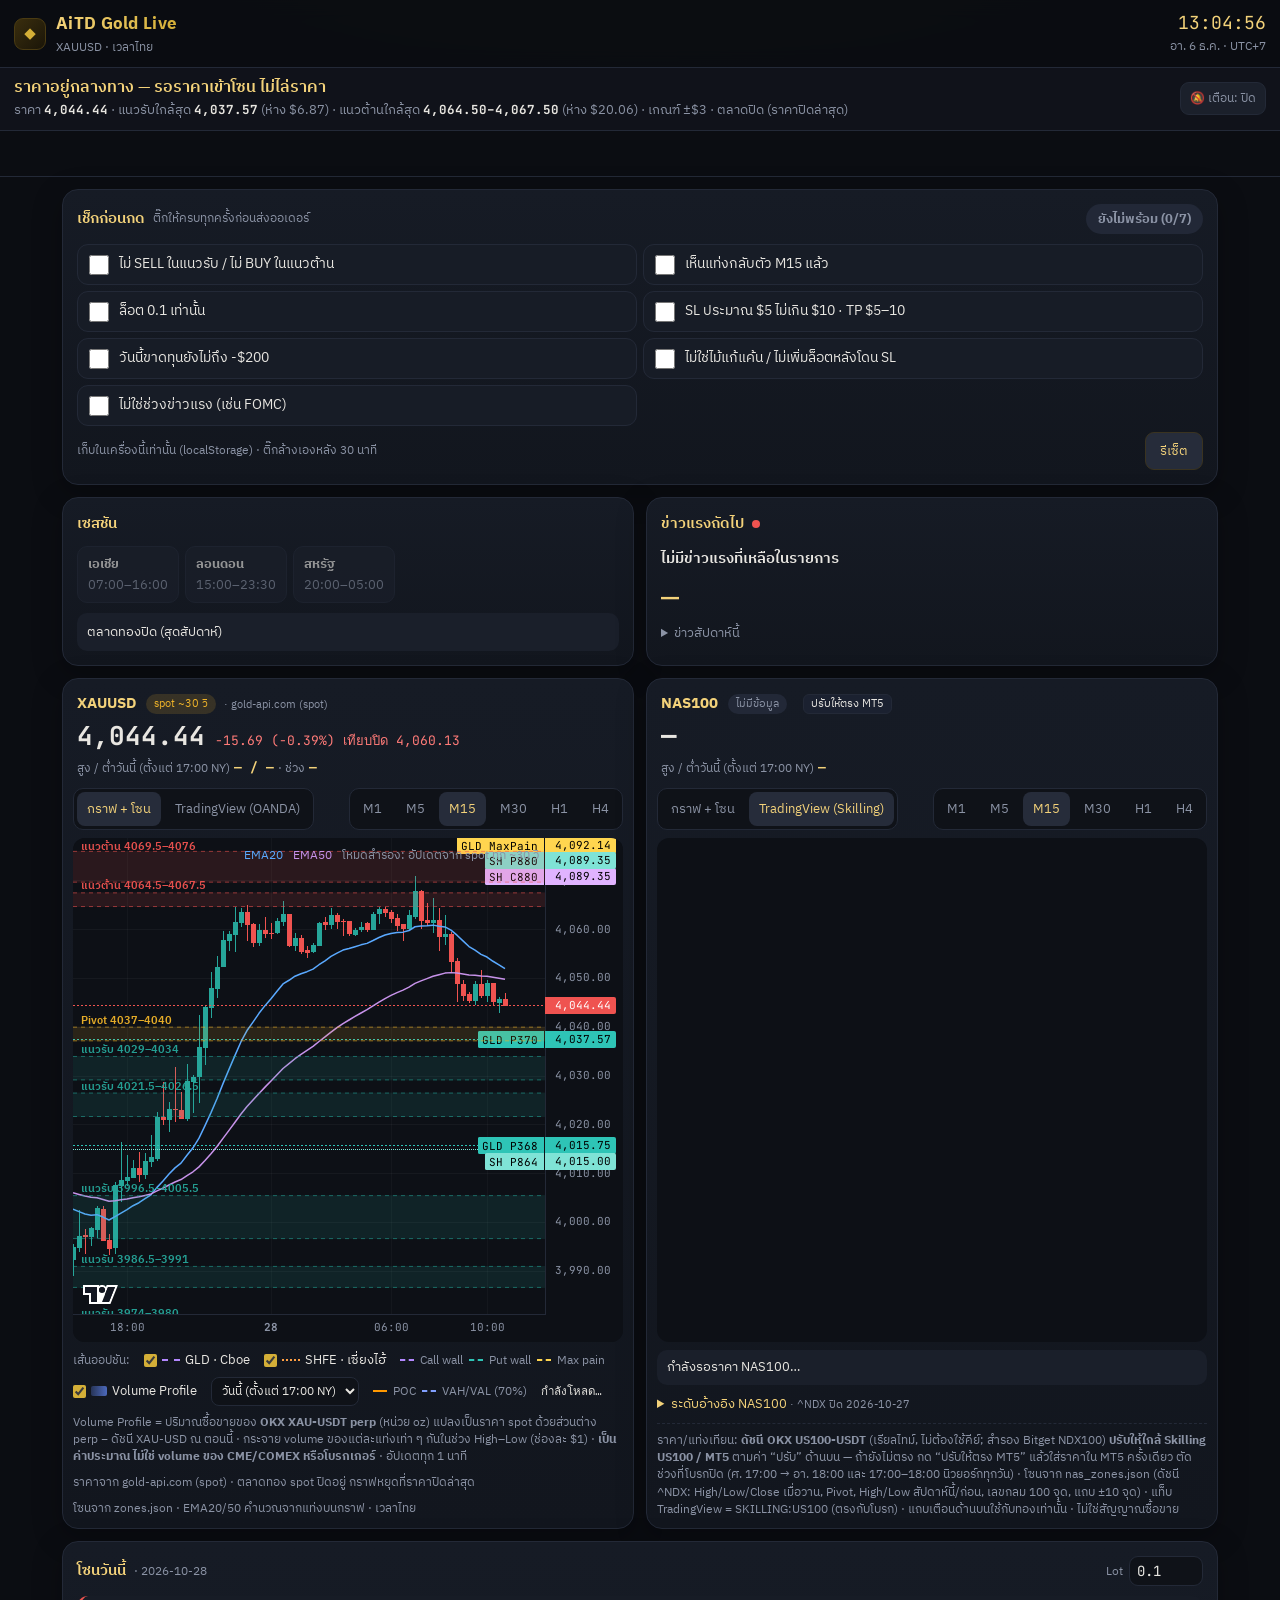
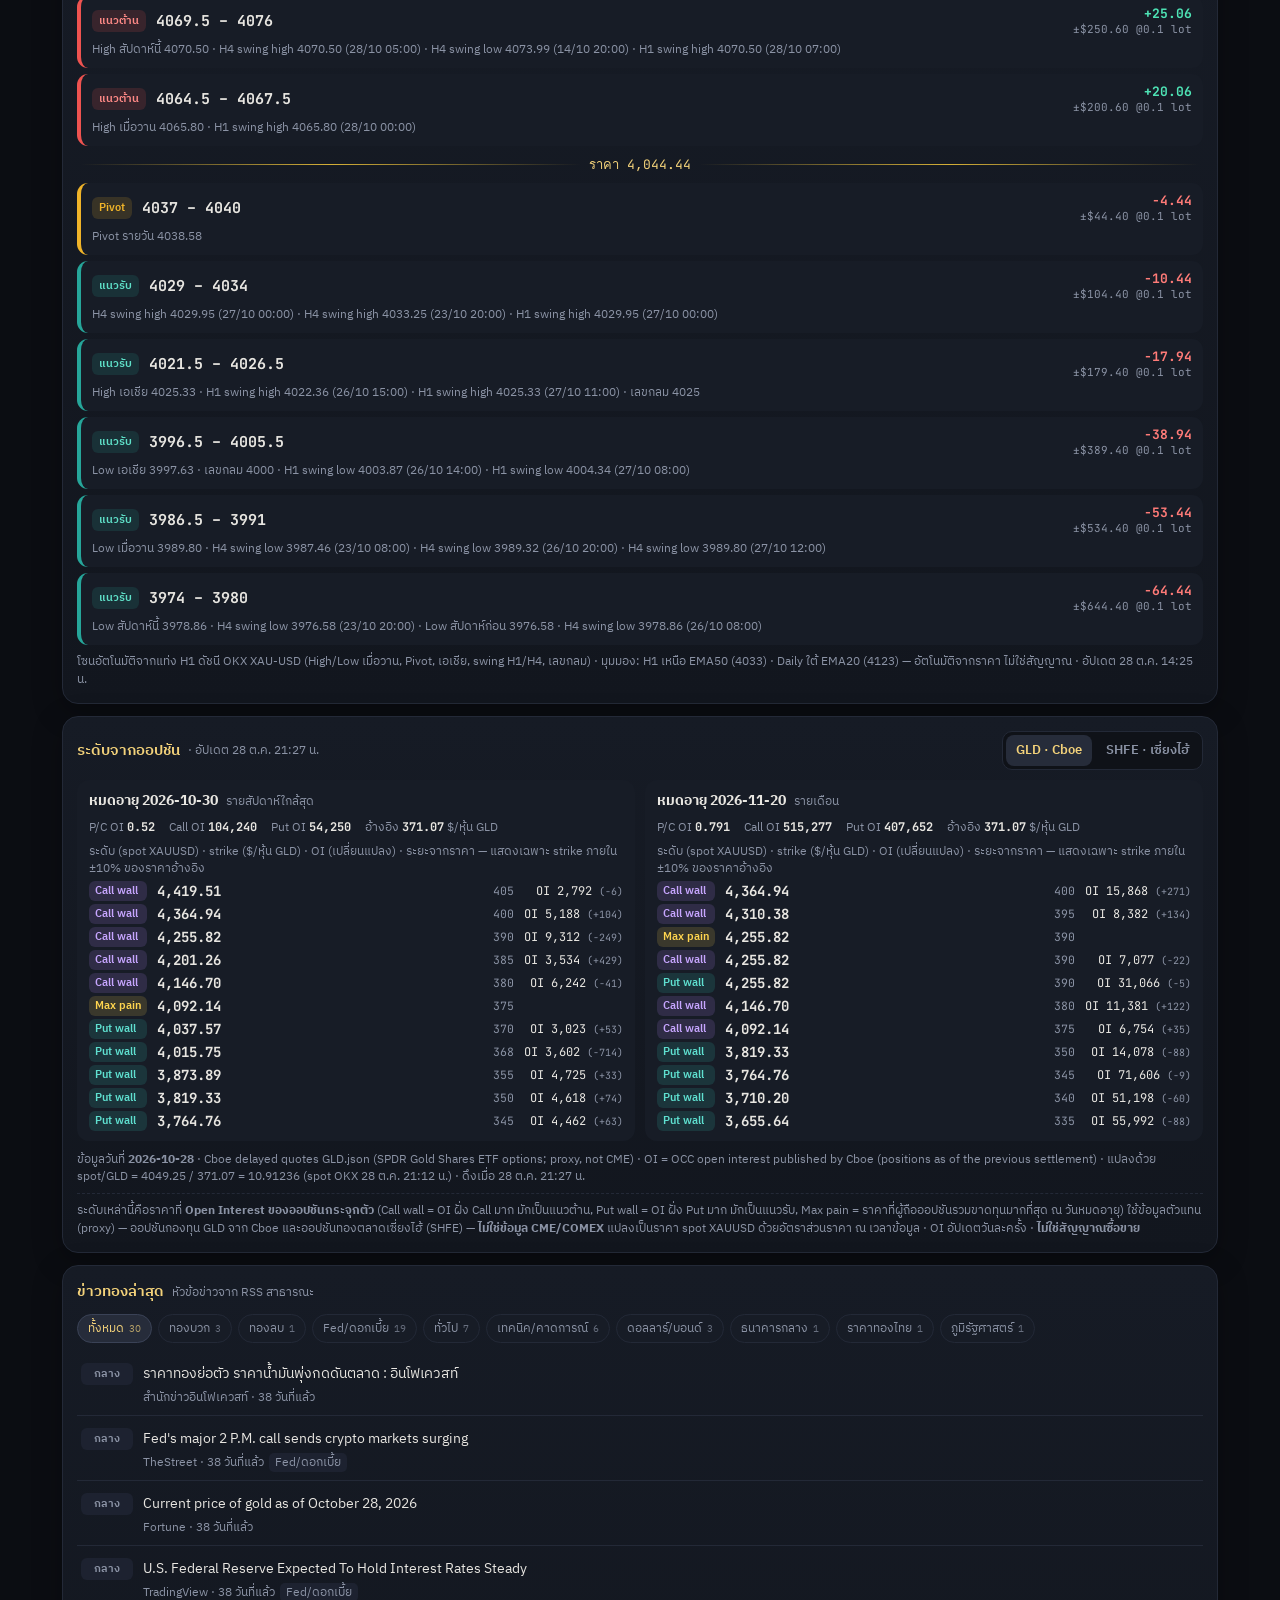
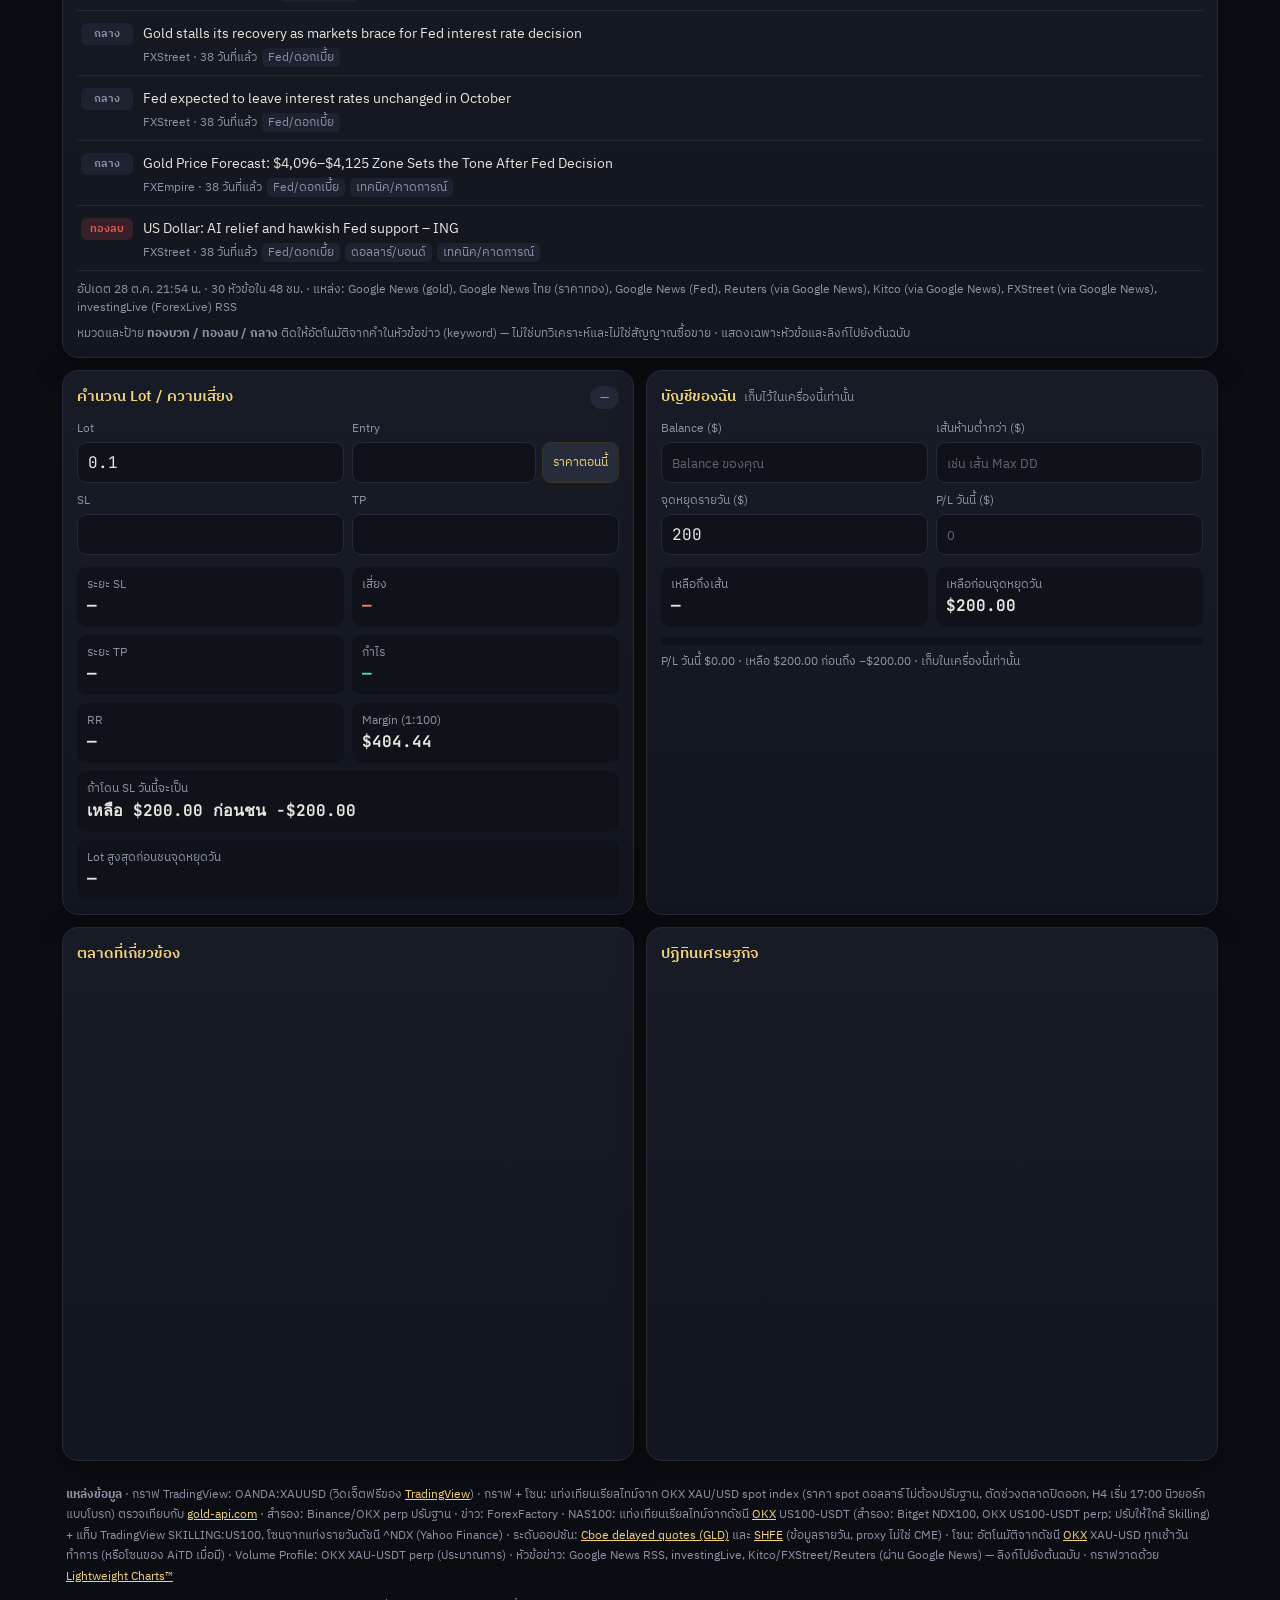
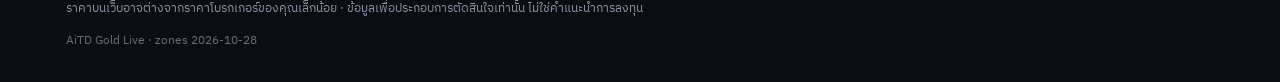
==== commit 6942e998: "Add M30 timeframe to gold and NAS charts Co-authored-by: domekittichana-sketch <domekittichana-sketc" ====
--- a/index.html
+++ b/index.html
@@ -78,7 +78,7 @@
         <button class="tab" data-view="tv">TradingView (OANDA)</button>
       </div>
       <div class="tfs" id="tfs">
-        <button data-tf="1">M1</button><button data-tf="5">M5</button><button data-tf="15" class="active">M15</button><button data-tf="60">H1</button><button data-tf="240">H4</button>
+        <button data-tf="1">M1</button><button data-tf="5">M5</button><button data-tf="15" class="active">M15</button><button data-tf="30">M30</button><button data-tf="60">H1</button><button data-tf="240">H4</button>
       </div>
     </div>
     <div class="chart-wrap" id="zoneView">
@@ -120,7 +120,7 @@
         <button class="ntab" data-nview="tv">TradingView (Skilling)</button>
       </div>
       <div class="tfs" id="nasTfs">
-        <button data-tf="1">M1</button><button data-tf="5">M5</button><button data-tf="15" class="active">M15</button><button data-tf="60">H1</button><button data-tf="240">H4</button>
+        <button data-tf="1">M1</button><button data-tf="5">M5</button><button data-tf="15" class="active">M15</button><button data-tf="30">M30</button><button data-tf="60">H1</button><button data-tf="240">H4</button>
       </div>
     </div>
     <div class="chart-wrap" id="nasZoneView">
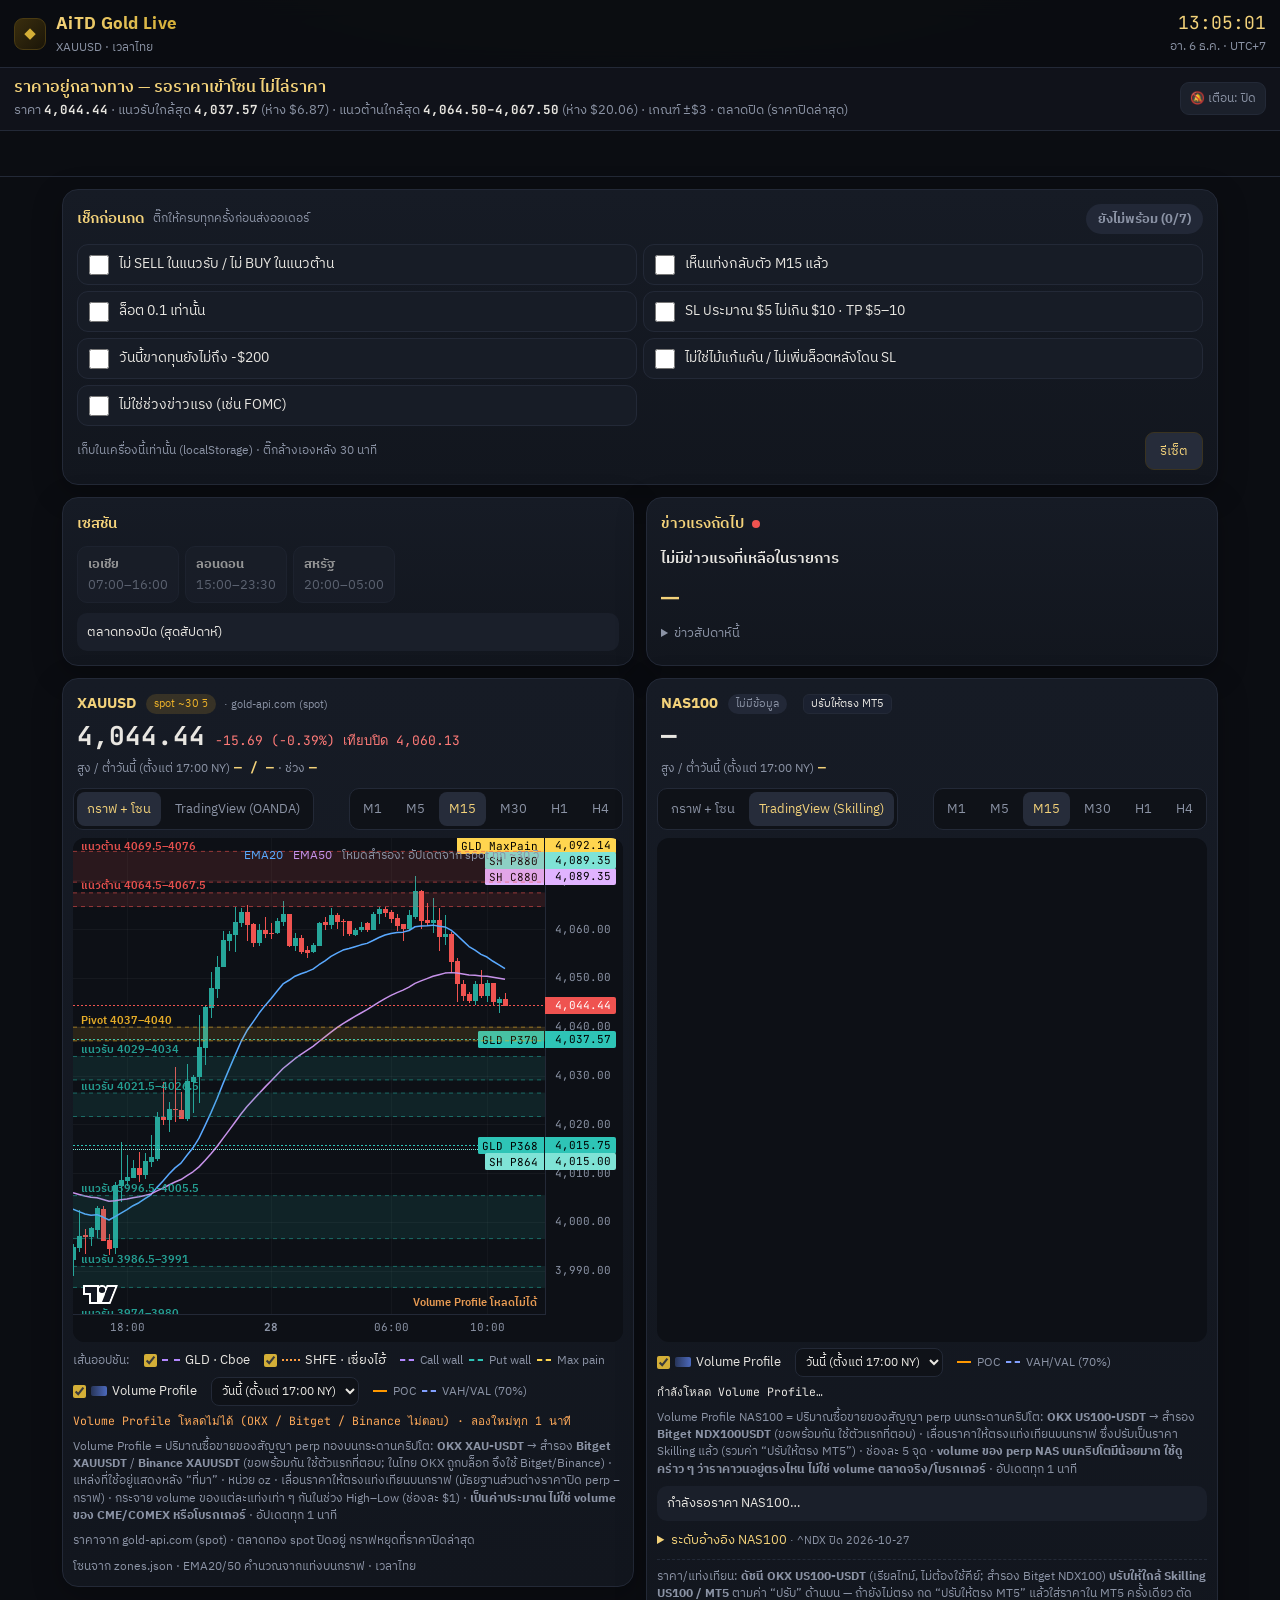
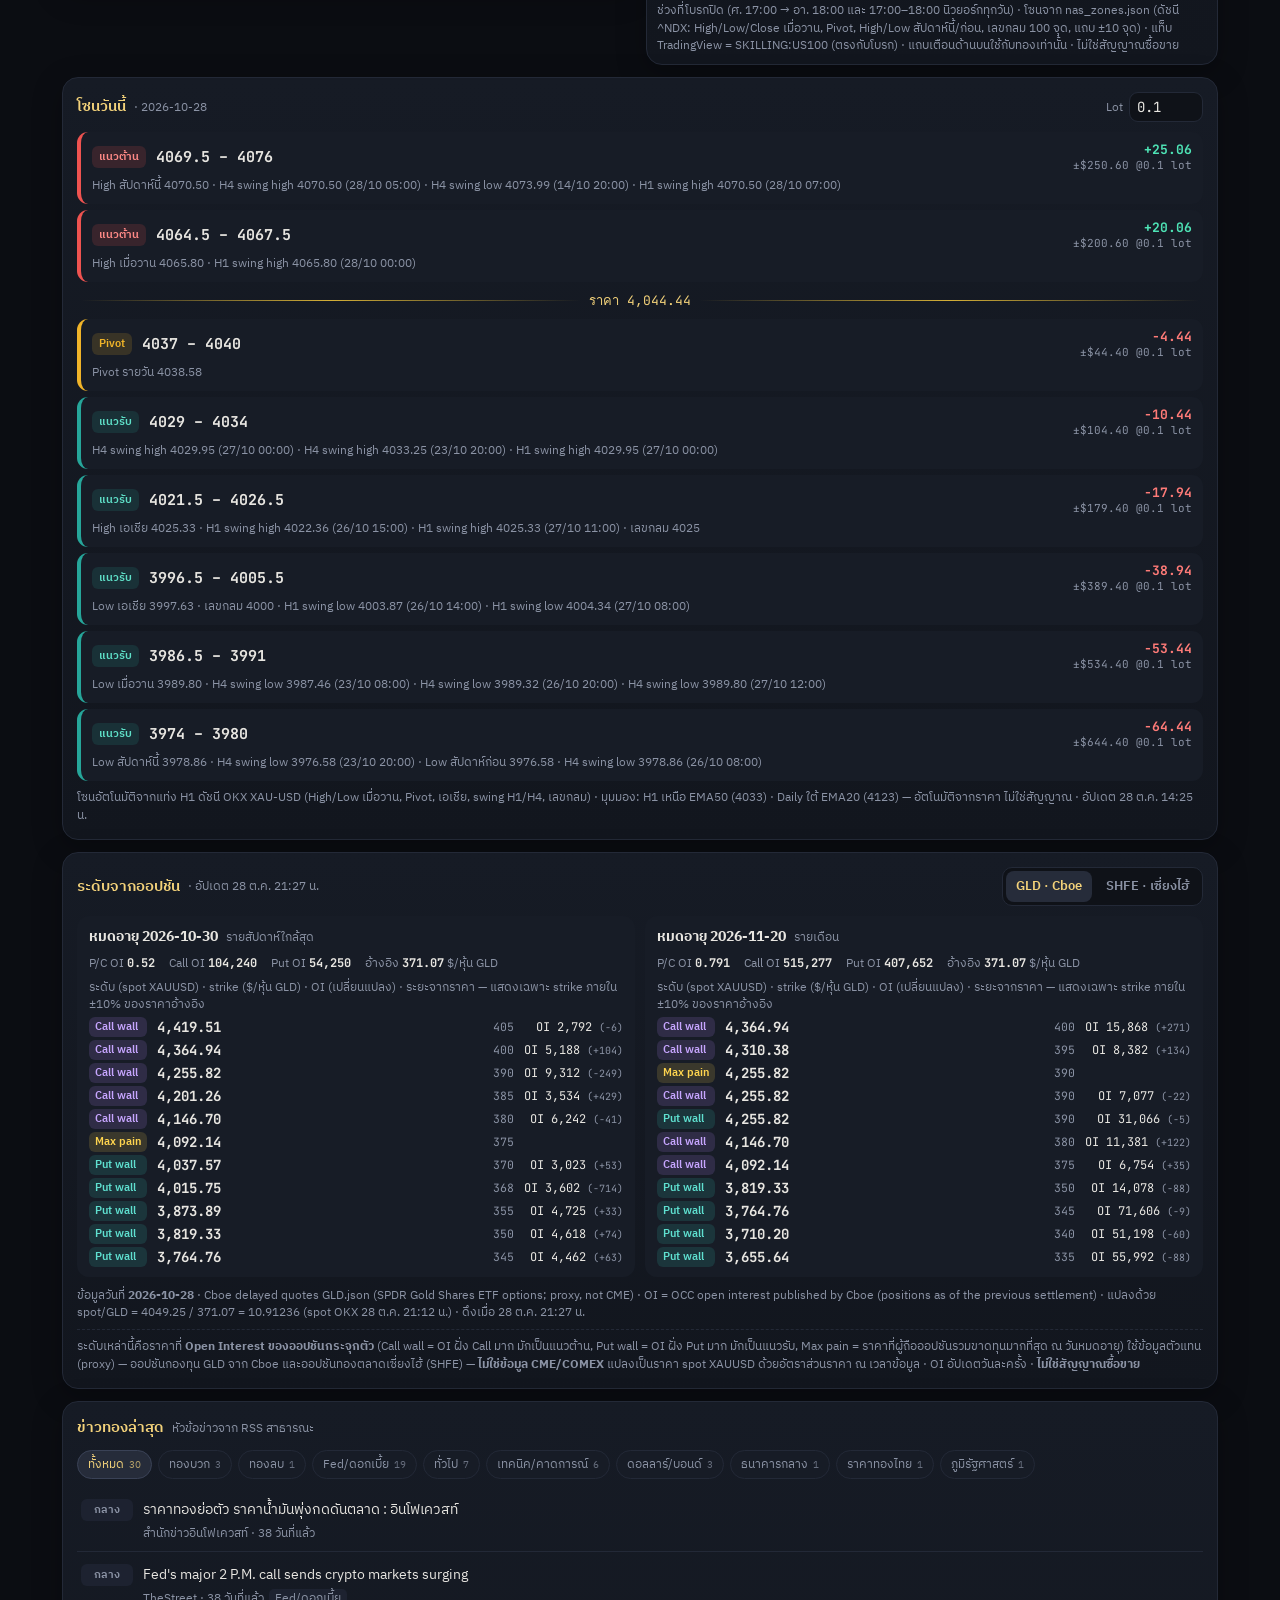
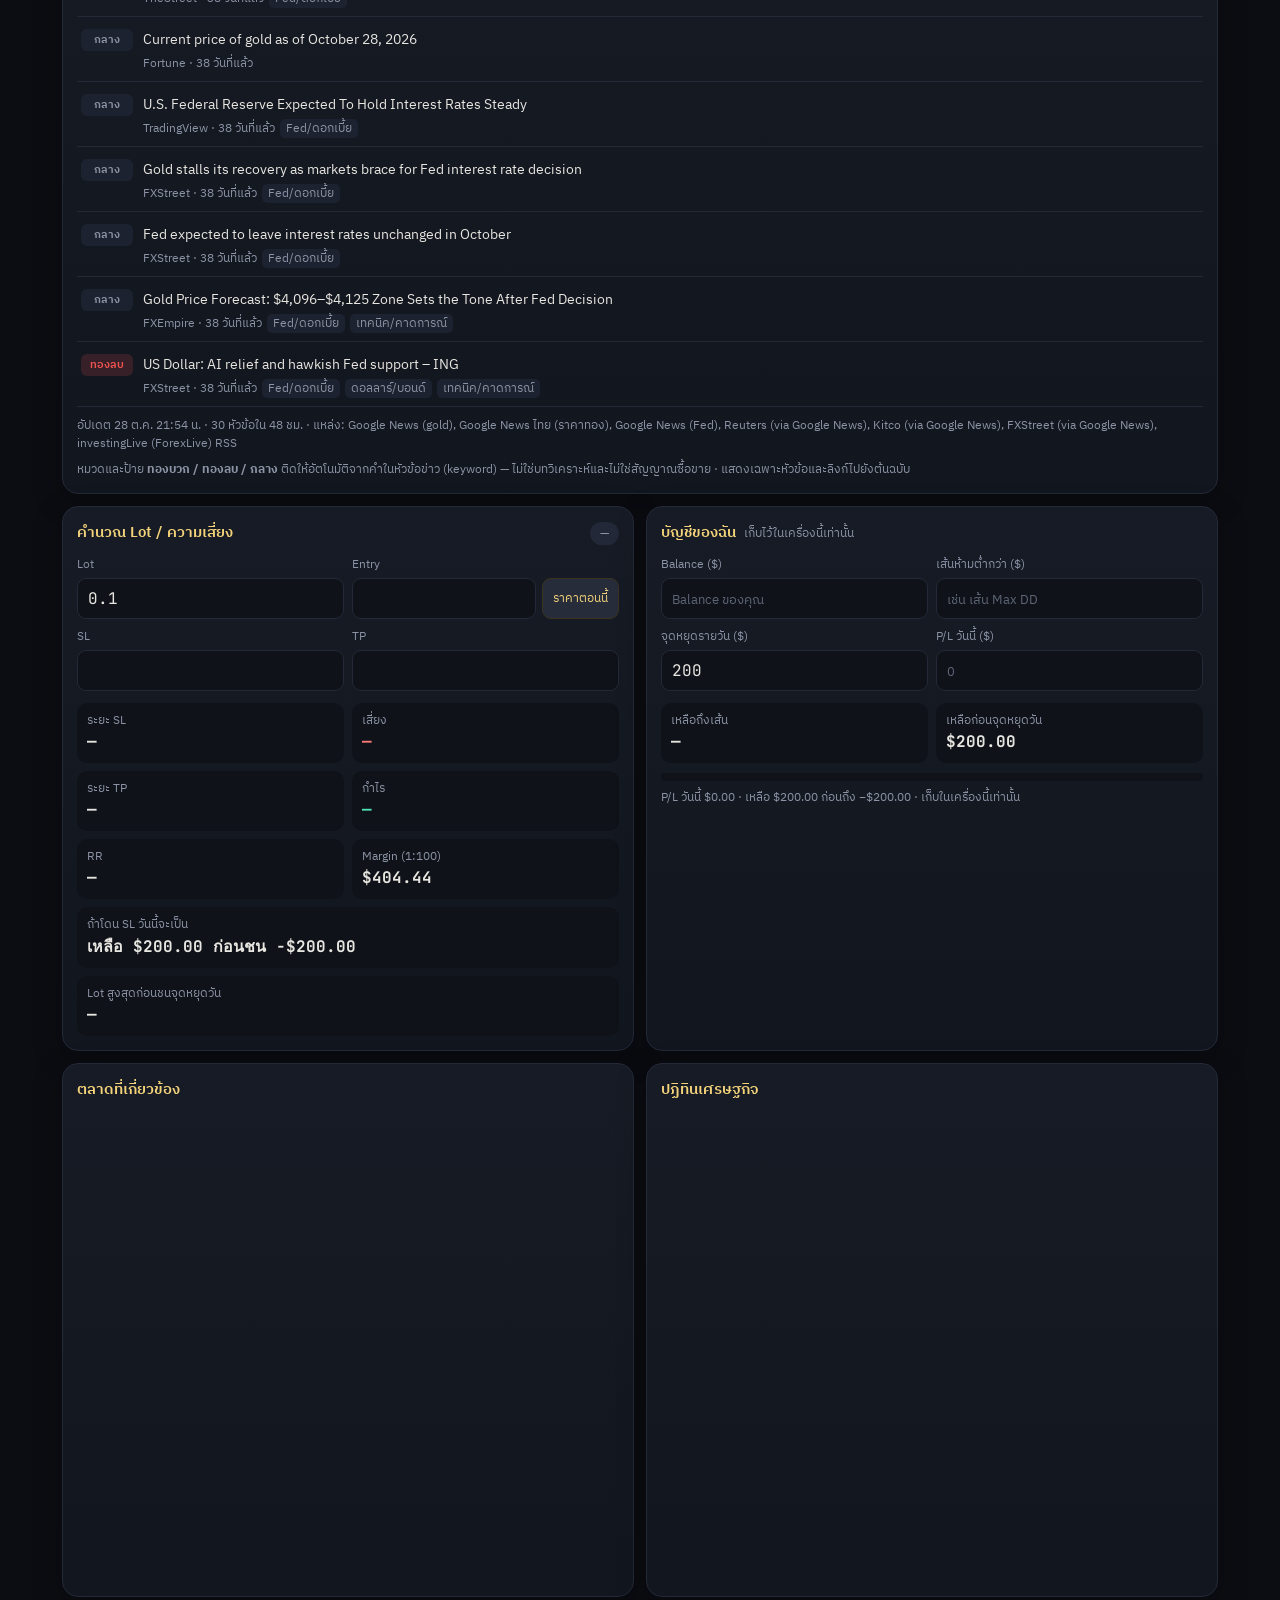
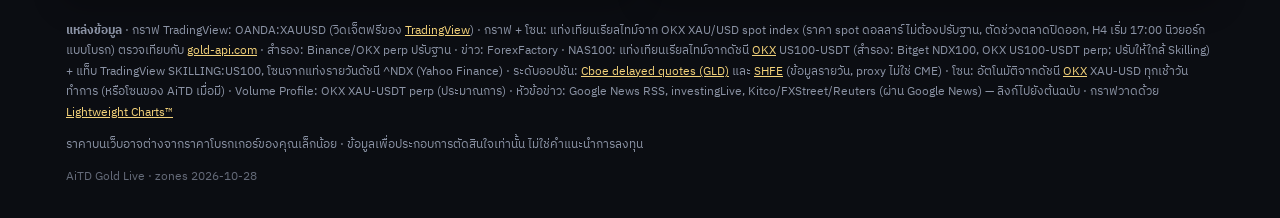
==== commit 7c7cc4b3: "Volume Profile fallback sources + NAS100 Volume Profile Co-authored-by: domekittichana-sketch <domek" ====
--- a/index.html
+++ b/index.html
@@ -101,7 +101,7 @@
       <span class="okey"><i class="k poc"></i>POC <i class="k va"></i>VAH/VAL (70%)</span>
       <span class="vpinfo" id="vpInfo">กำลังโหลด…</span>
     </div>
-    <div class="sub vp-note">Volume Profile = ปริมาณซื้อขายของ <b>OKX XAU-USDT perp</b> (หน่วย oz) แปลงเป็นราคา spot ด้วยส่วนต่าง perp − ดัชนี XAU-USD ณ ตอนนี้ · กระจาย volume ของแต่ละแท่งเท่า ๆ กันในช่วง High–Low (ช่องละ $1) · <b>เป็นค่าประมาณ ไม่ใช่ volume ของ CME/COMEX หรือโบรกเกอร์</b> · อัปเดตทุก 1 นาที</div>
+    <div class="sub vp-note">Volume Profile = ปริมาณซื้อขายของสัญญา perp ทองบนกระดานคริปโต: <b>OKX XAU-USDT</b> → สำรอง <b>Bitget XAUUSDT</b> / <b>Binance XAUUSDT</b> (ขอพร้อมกัน ใช้ตัวแรกที่ตอบ; ในไทย OKX ถูกบล็อก จึงใช้ Bitget/Binance) · แหล่งที่ใช้อยู่แสดงหลัง “ที่มา” · หน่วย oz · เลื่อนราคาให้ตรงแท่งเทียนบนกราฟ (มัธยฐานส่วนต่างราคาปิด perp − กราฟ) · กระจาย volume ของแต่ละแท่งเท่า ๆ กันในช่วง High–Low (ช่องละ $1) · <b>เป็นค่าประมาณ ไม่ใช่ volume ของ CME/COMEX หรือโบรกเกอร์</b> · อัปเดตทุก 1 นาที</div>
     <div class="sub" id="feedInfo">—</div>
     <div class="sub" id="chartNote">โซนจาก zones.json · เส้น EMA20/50 คำนวณจากแท่งเทียนบนกราฟ</div>
   </section>
@@ -129,6 +129,15 @@
       <div class="legend"><span class="ema20">EMA20</span><span class="ema50">EMA50</span><span id="nasStatus"></span></div>
     </div>
     <div class="chart-wrap hidden" id="nasTvView"><div id="nasTv" class="tvc"></div></div>
+    <div class="opt-toggles vp-toggles" id="nasVpToggles">
+      <label><input type="checkbox" id="nasTgVp"> <i class="sw vp"></i>Volume Profile</label>
+      <select id="nasVpPeriod" class="vp-sel" aria-label="ช่วงเวลา Volume Profile NAS100">
+        <option value="today">วันนี้ (ตั้งแต่ 17:00 NY)</option><option value="asia">ตั้งแต่เปิดเอเชีย 07:00</option><option value="h24">24 ชม.ล่าสุด</option><option value="week">สัปดาห์นี้</option>
+      </select>
+      <span class="okey"><i class="k poc"></i>POC <i class="k va"></i>VAH/VAL (70%)</span>
+      <span class="vpinfo" id="nasVpInfo">กำลังโหลด…</span>
+    </div>
+    <div class="sub vp-note">Volume Profile NAS100 = ปริมาณซื้อขายของสัญญา perp บนกระดานคริปโต: <b>OKX US100-USDT</b> → สำรอง <b>Bitget NDX100USDT</b> (ขอพร้อมกัน ใช้ตัวแรกที่ตอบ) · เลื่อนราคาให้ตรงแท่งเทียนบนกราฟ ซึ่งปรับเป็นราคา Skilling แล้ว (รวมค่า “ปรับให้ตรง MT5”) · ช่องละ 5 จุด · <b>volume ของ perp NAS บนคริปโตมีน้อยมาก ใช้ดูคร่าว ๆ ว่าราคาวนอยู่ตรงไหน ไม่ใช่ volume ตลาดจริง/โบรกเกอร์</b> · อัปเดตทุก 1 นาที</div>
     <div class="nas-guard" id="nasGuard">—</div>
     <details class="nas-lv" id="nasLvBox"><summary>ระดับอ้างอิง NAS100 <small id="nasDate"></small></summary>
       <div class="zones nas-zones" id="nasZones"><div class="sub">กำลังโหลด nas_zones.json…</div></div>
--- a/css/style.css
+++ b/css/style.css
@@ -145,6 +145,7 @@
 .vp-sel{width:auto;background:#0f1218;color:var(--txt);border:1px solid var(--line);border-radius:8px;padding:3px 6px;font:inherit;font-size:12px}
 .vpinfo{font-family:var(--mono);font-size:11.5px;color:var(--txt)}
 .vpinfo b{color:var(--gold2)}
+.vpinfo.vp-fail{color:#ffaa5a}
 .vp-note{font-size:11.5px}
 
 /* gold news */
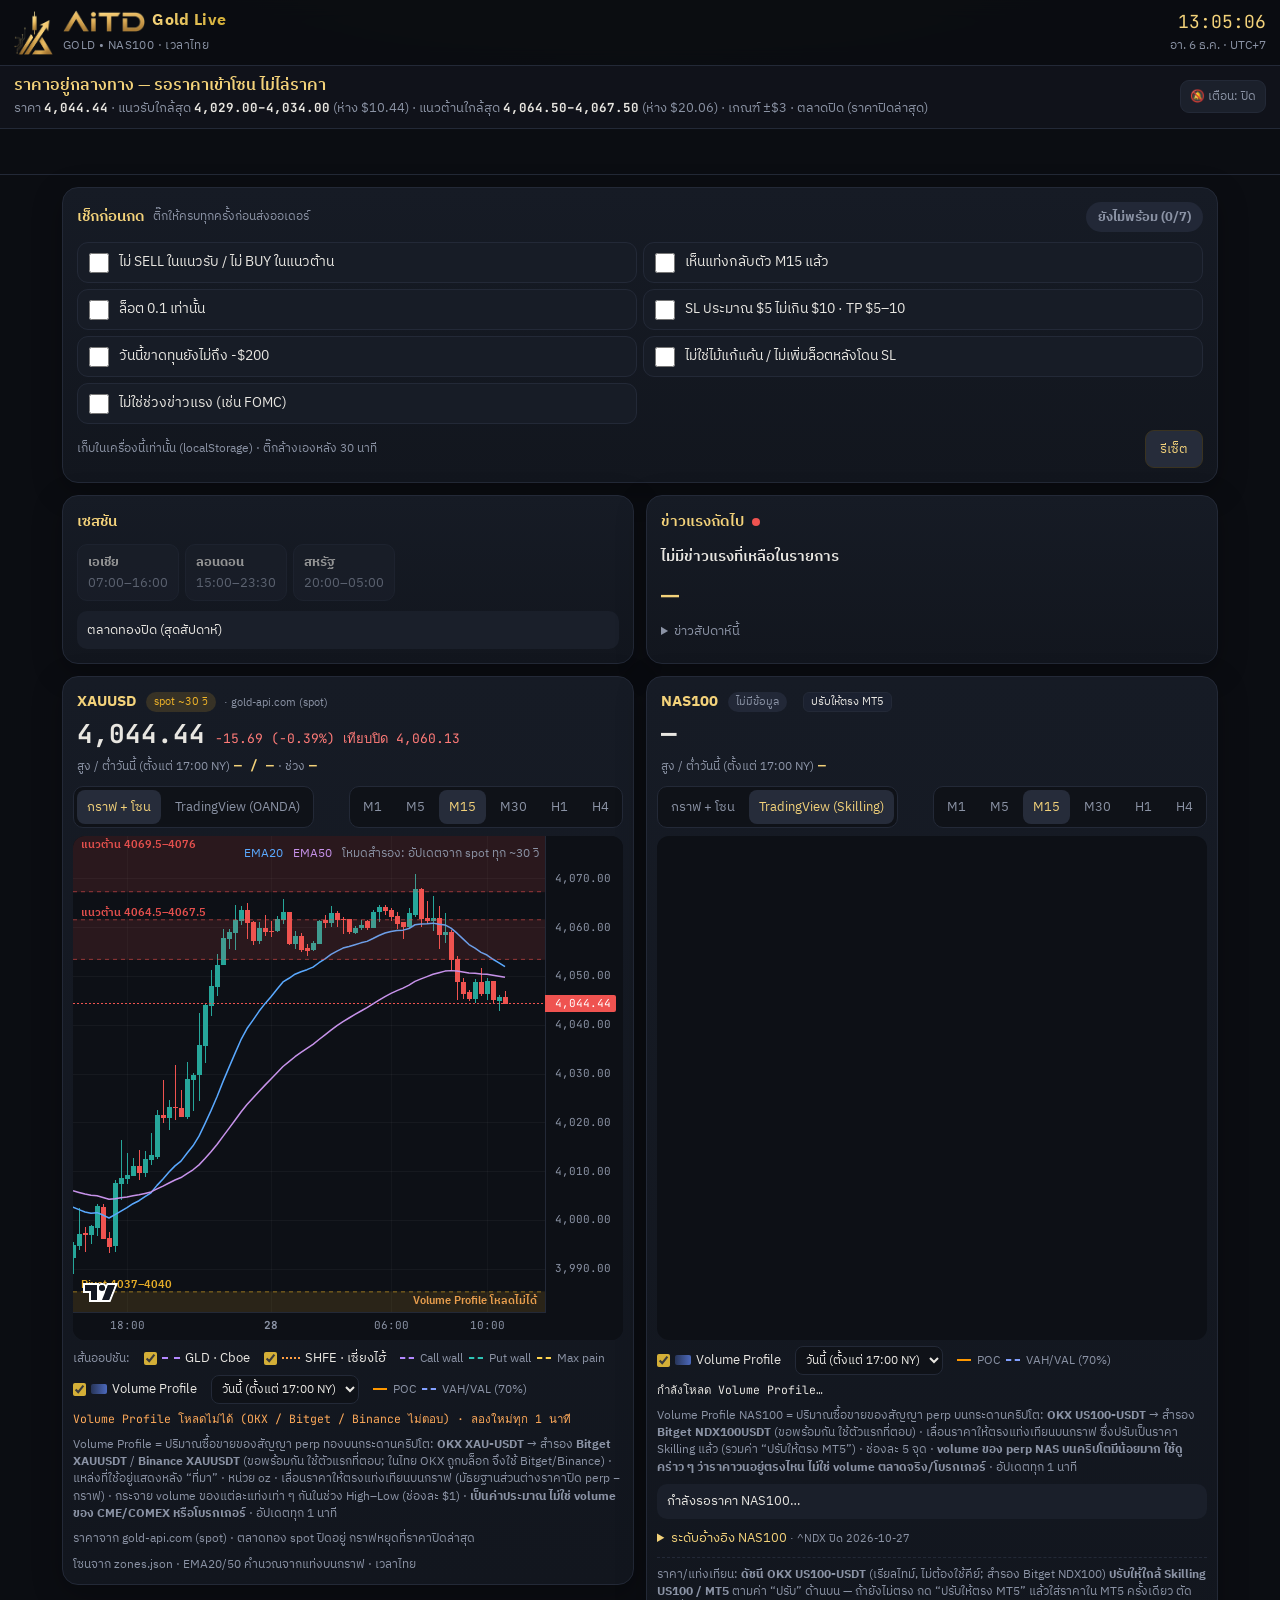
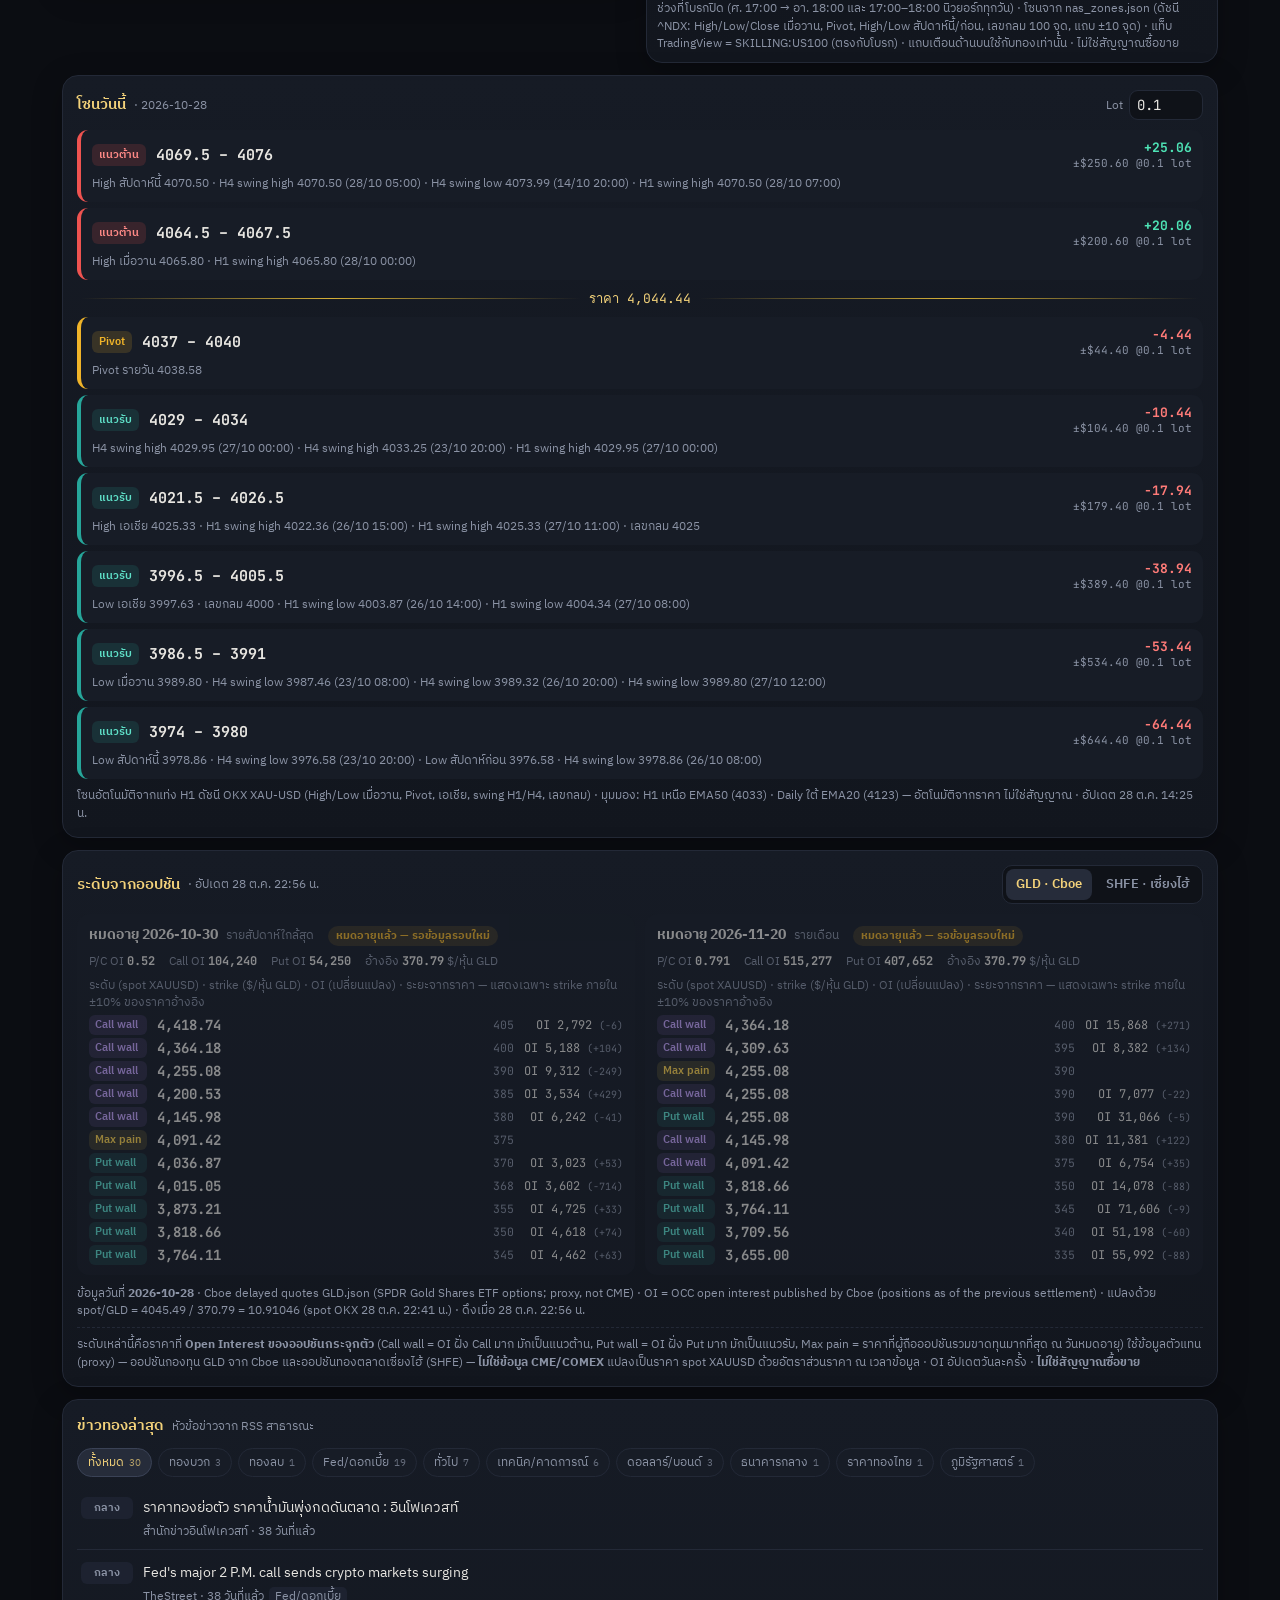
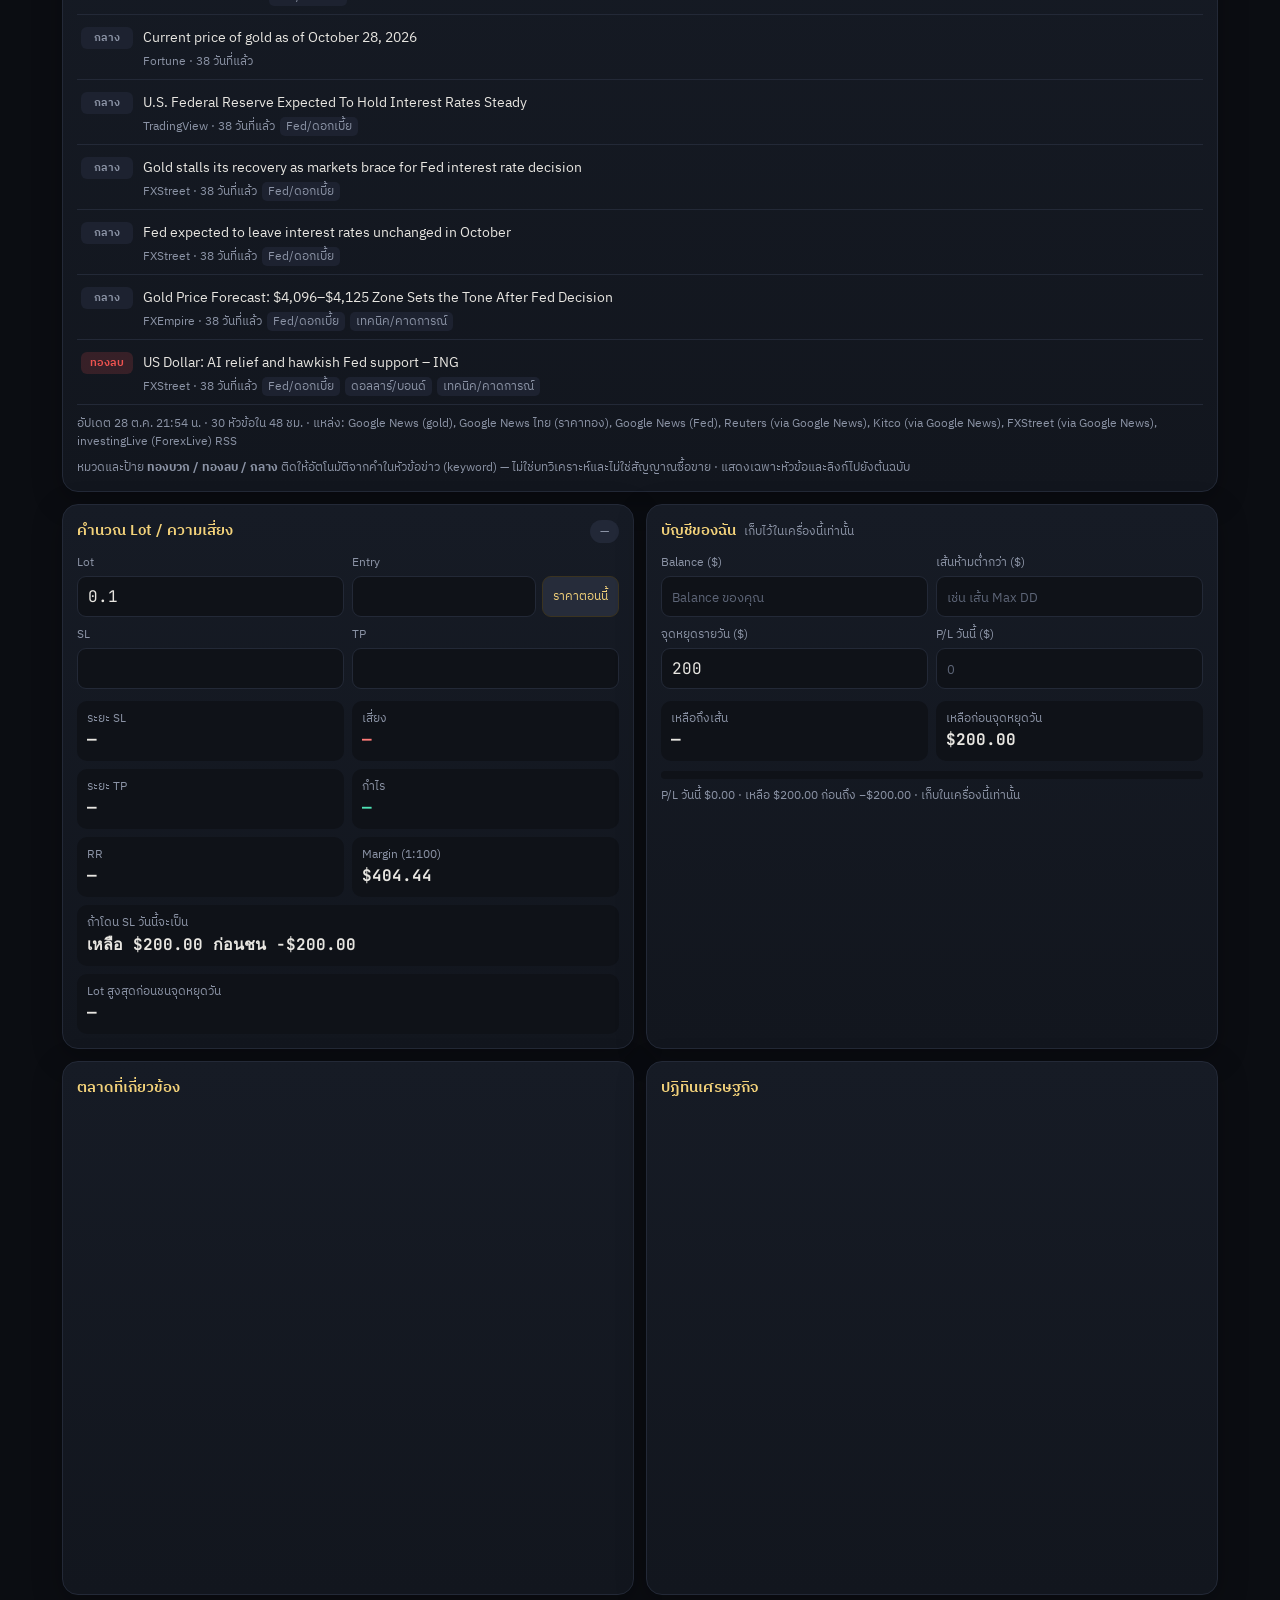
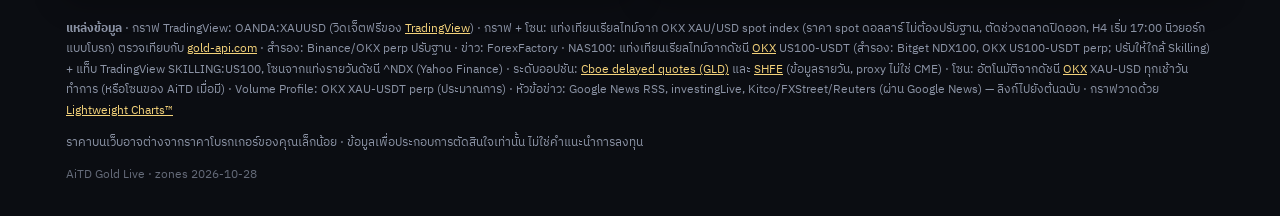
==== commit 9ece30d6: "Add AiTD logo: header brand, favicon, app icons, og:image Co-authored-by: domekittichana-sketch <dom" ====
--- a/index.html
+++ b/index.html
@@ -9,12 +9,25 @@
 <link rel="preconnect" href="https://fonts.googleapis.com"><link rel="preconnect" href="https://fonts.gstatic.com" crossorigin>
 <link href="https://fonts.googleapis.com/css2?family=IBM+Plex+Sans+Thai:wght@400;500;600;700&family=JetBrains+Mono:wght@500;700&display=swap" rel="stylesheet">
 <link rel="stylesheet" href="css/style.css">
-<link rel="icon" href="data:image/svg+xml,<svg xmlns='http://www.w3.org/2000/svg' viewBox='0 0 64 64'><rect width='64' height='64' rx='14' fill='%230b0d12'/><path d='M12 44h40L44 22H20z' fill='%23d4af37'/></svg>">
+<link rel="icon" type="image/png" sizes="32x32" href="img/favicon-32.png">
+<link rel="icon" type="image/png" sizes="512x512" href="img/icon-512.png">
+<link rel="apple-touch-icon" sizes="180x180" href="img/apple-touch-icon.png">
+<meta property="og:type" content="website">
+<meta property="og:site_name" content="AiTD Gold Live">
+<meta property="og:title" content="AiTD Gold Live · XAUUSD &amp; NAS100 เรียลไทม์">
+<meta property="og:description" content="กราฟทอง XAUUSD และ NAS100 เรียลไทม์ พร้อมโซนแนวรับแนวต้าน เวลาไทย และเครื่องคำนวณ Lot">
+<meta property="og:url" content="https://cmd-trade.github.io/aitd-gold-live/">
+<meta property="og:image" content="https://cmd-trade.github.io/aitd-gold-live/img/og-image.jpg">
+<meta property="og:image:width" content="1200">
+<meta property="og:image:height" content="630">
+<meta property="og:image:alt" content="AiTD — GOLD • NAS100">
+<meta name="twitter:card" content="summary_large_image">
+<meta name="twitter:image" content="https://cmd-trade.github.io/aitd-gold-live/img/og-image.jpg">
 </head>
 <body>
 <div class="sticky-top">
 <header class="topbar">
-  <div class="brand"><span class="logo">◆</span><div><b>AiTD Gold Live</b><small>XAUUSD · เวลาไทย</small></div></div>
+  <div class="brand"><img class="brand-mark" src="img/aitd-mark.png" width="39" height="44" alt=""><div class="brand-txt"><h1 class="brand-name"><img class="brand-word" src="img/aitd-wordmark.png" width="83" height="22" alt="AiTD"><b>Gold Live</b></h1><small>GOLD • NAS100 · เวลาไทย</small></div></div>
   <div class="clock"><span id="clock">--:--:--</span><small id="clockDate">—</small></div>
 </header>
 <!-- ZONE GUARD: live price vs support/resistance (zones.json + option walls + VAH/VAL) -->
--- a/css/style.css
+++ b/css/style.css
@@ -14,6 +14,12 @@
 .brand b{font-size:17px;letter-spacing:.3px;background:linear-gradient(90deg,var(--gold2),var(--gold));-webkit-background-clip:text;background-clip:text;color:transparent}
 .brand small,.clock small{display:block;color:var(--mut);font-size:11.5px}
 .logo{width:32px;height:32px;display:grid;place-items:center;border-radius:9px;background:linear-gradient(135deg,#3a2e0e,#1a1508);color:var(--gold);border:1px solid #4a3b12}
+.brand-mark{display:block;height:44px;width:auto;flex:none}
+.brand-name{margin:0;display:flex;align-items:center;gap:7px;font-size:inherit;line-height:1}
+.brand-word{display:block;height:22px;width:auto}
+.brand-name b{font-size:16px}
+.brand-txt small{margin-top:4px;letter-spacing:.4px}
+@media(max-width:520px){.brand{gap:8px}.brand-mark{height:36px}.brand-word{height:18px}.brand-name b{font-size:14px}.brand-txt small{font-size:10.5px}}
 .clock{text-align:right}
 #clock{font-family:var(--mono);font-size:18px;color:var(--gold2)}
 .tv-tape{min-height:46px;border-bottom:1px solid var(--line)}
@@ -124,6 +130,8 @@
 .opt-body{display:grid;grid-template-columns:1fr;gap:10px}
 @media(min-width:860px){.opt-body{grid-template-columns:1fr 1fr}}
 .oexp{background:#171c26;border-radius:12px;padding:10px 12px}
+.oexp.dead{opacity:.55}
+.oroll{display:flex;gap:8px;align-items:center}
 .oexp h4{margin:0 0 6px;font-size:13.5px;color:var(--txt);display:flex;gap:8px;flex-wrap:wrap;align-items:baseline}
 .oexp h4 small{color:var(--mut);font-weight:400;font-size:12px}
 .ostats{display:flex;flex-wrap:wrap;gap:6px 14px;font-size:12px;color:var(--mut);margin-bottom:6px}
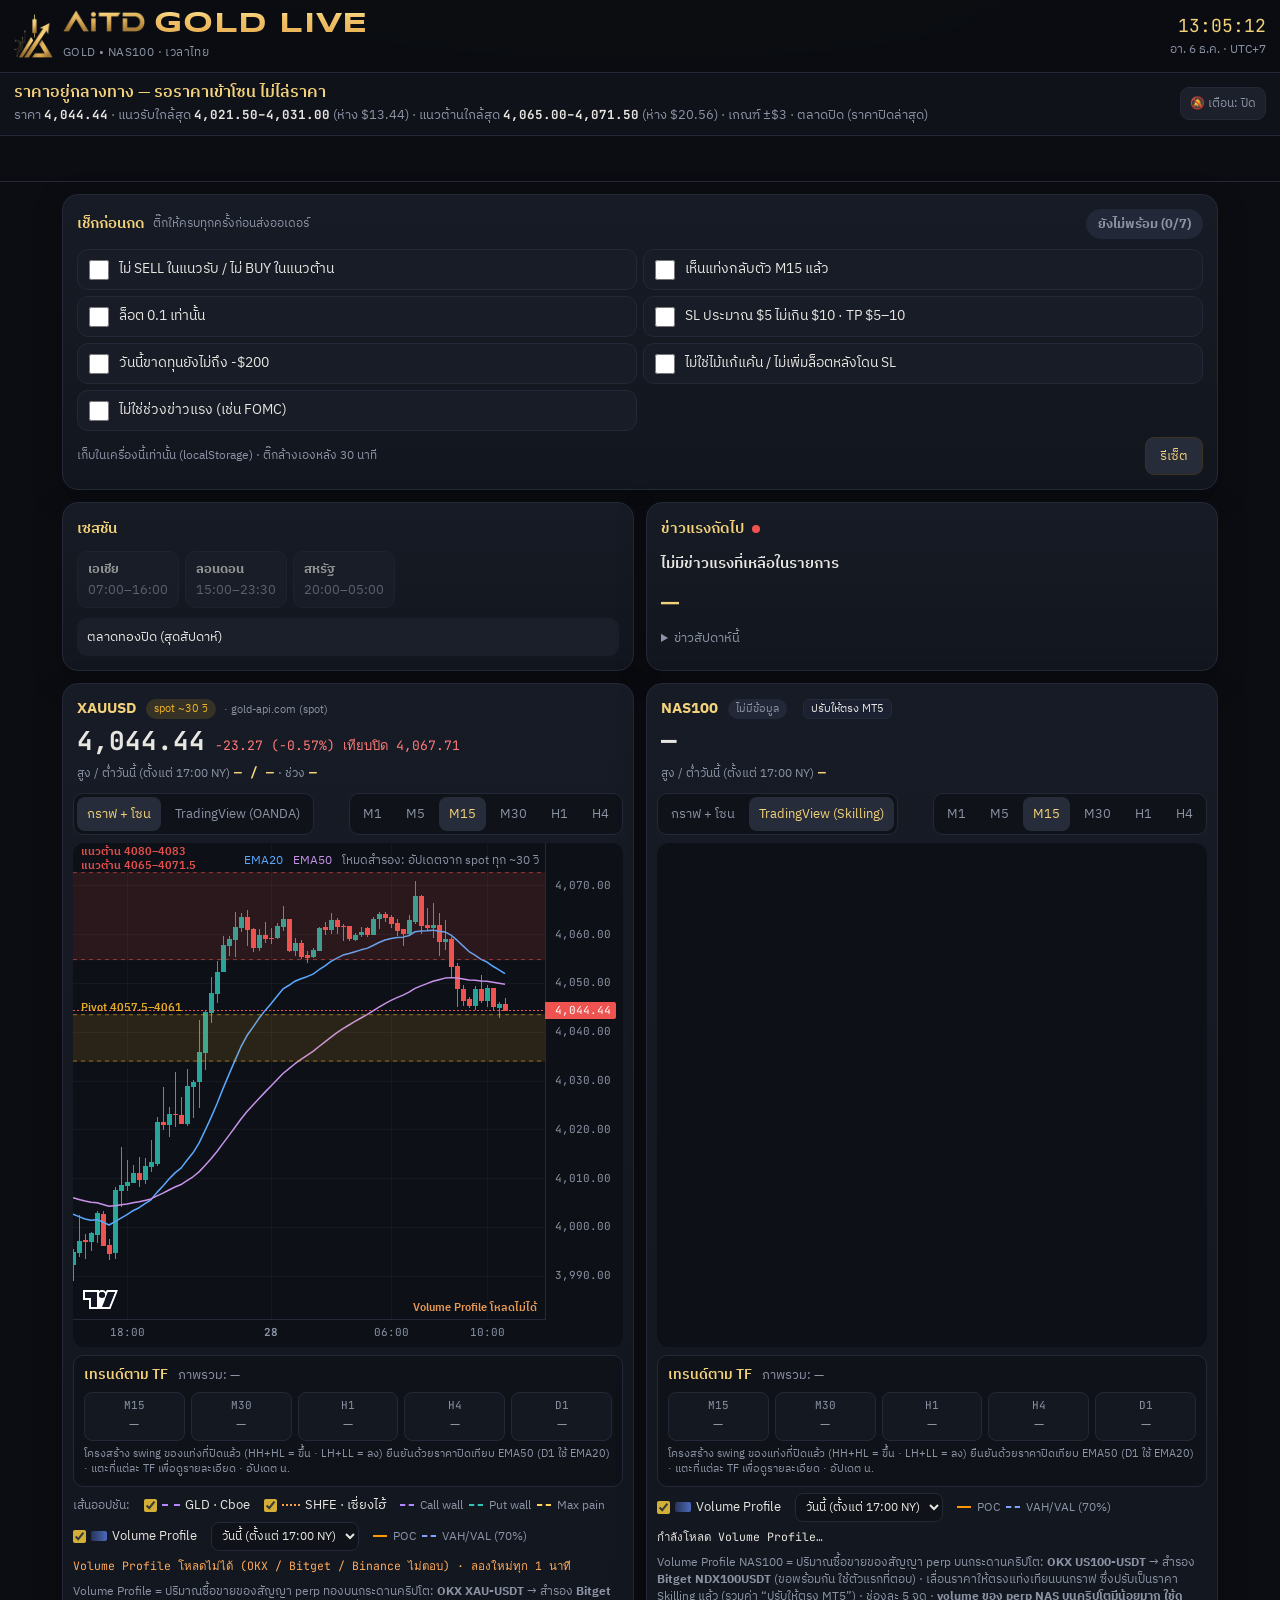
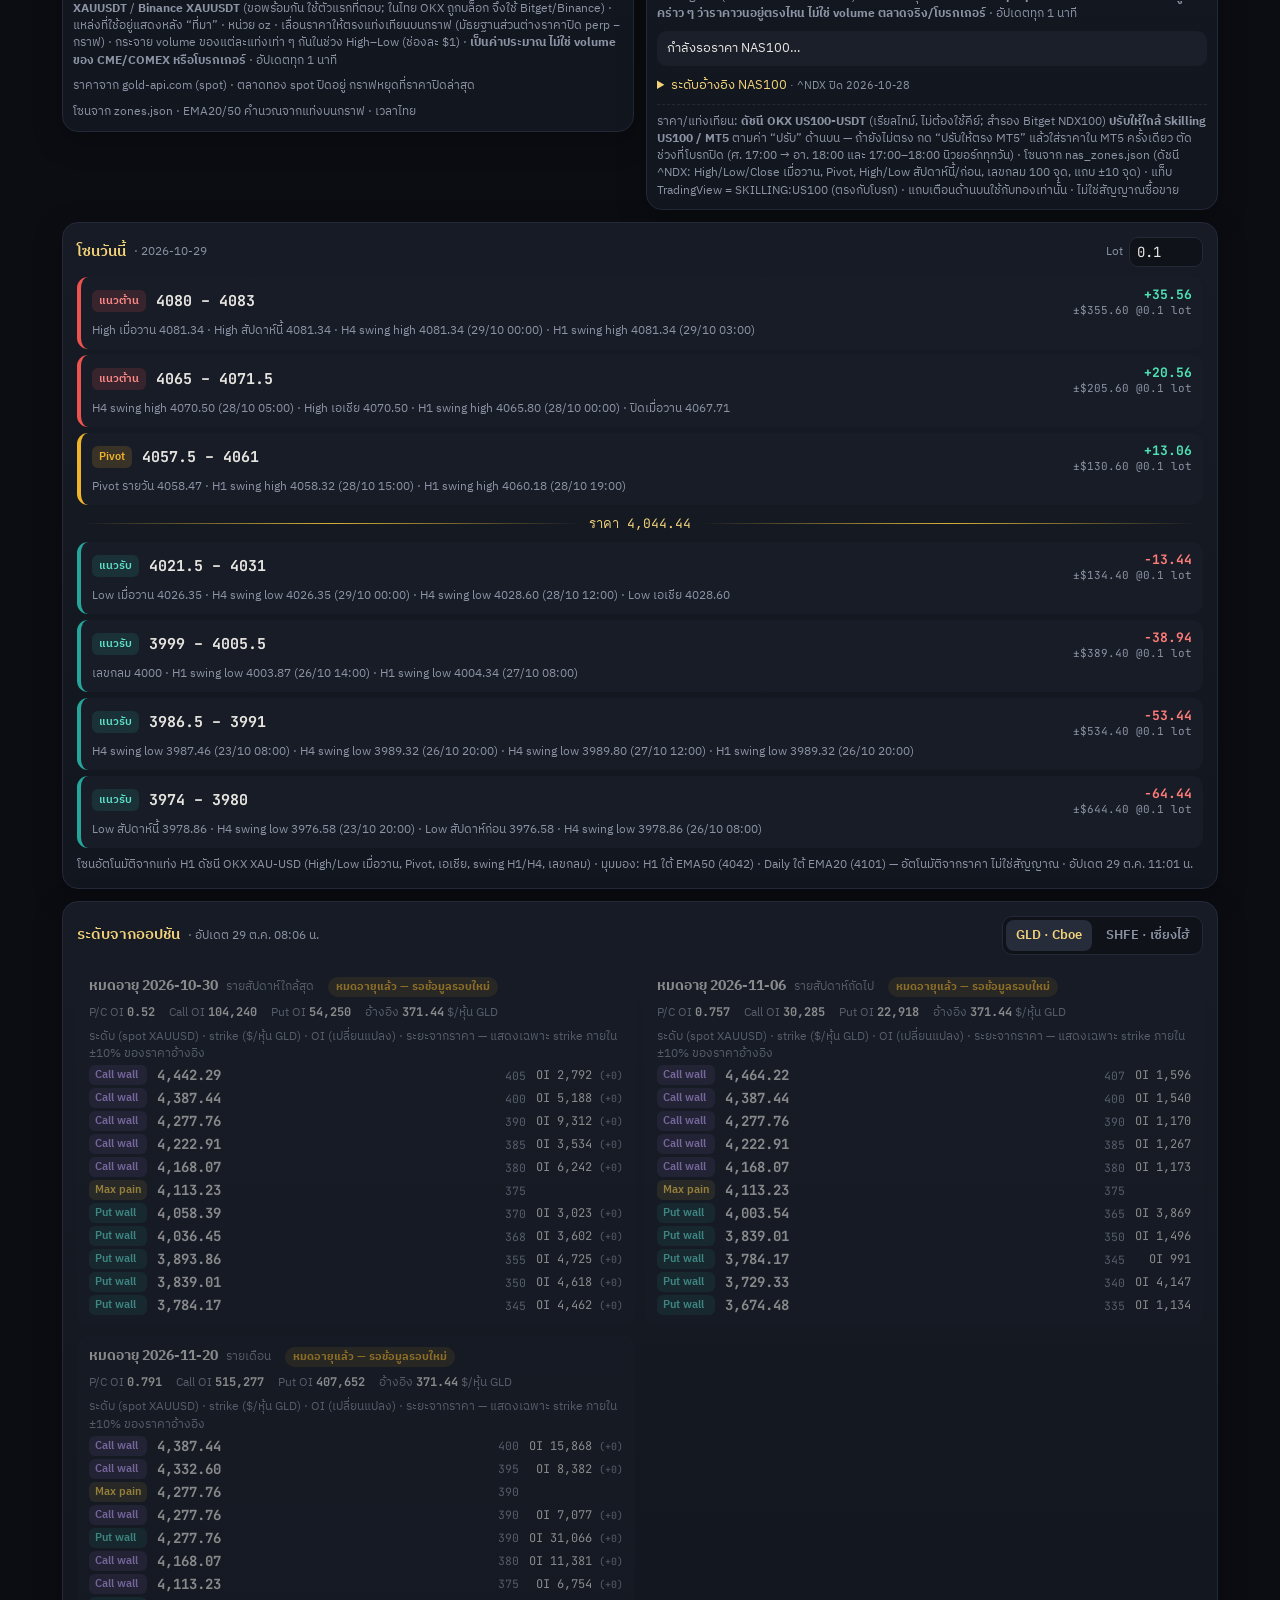
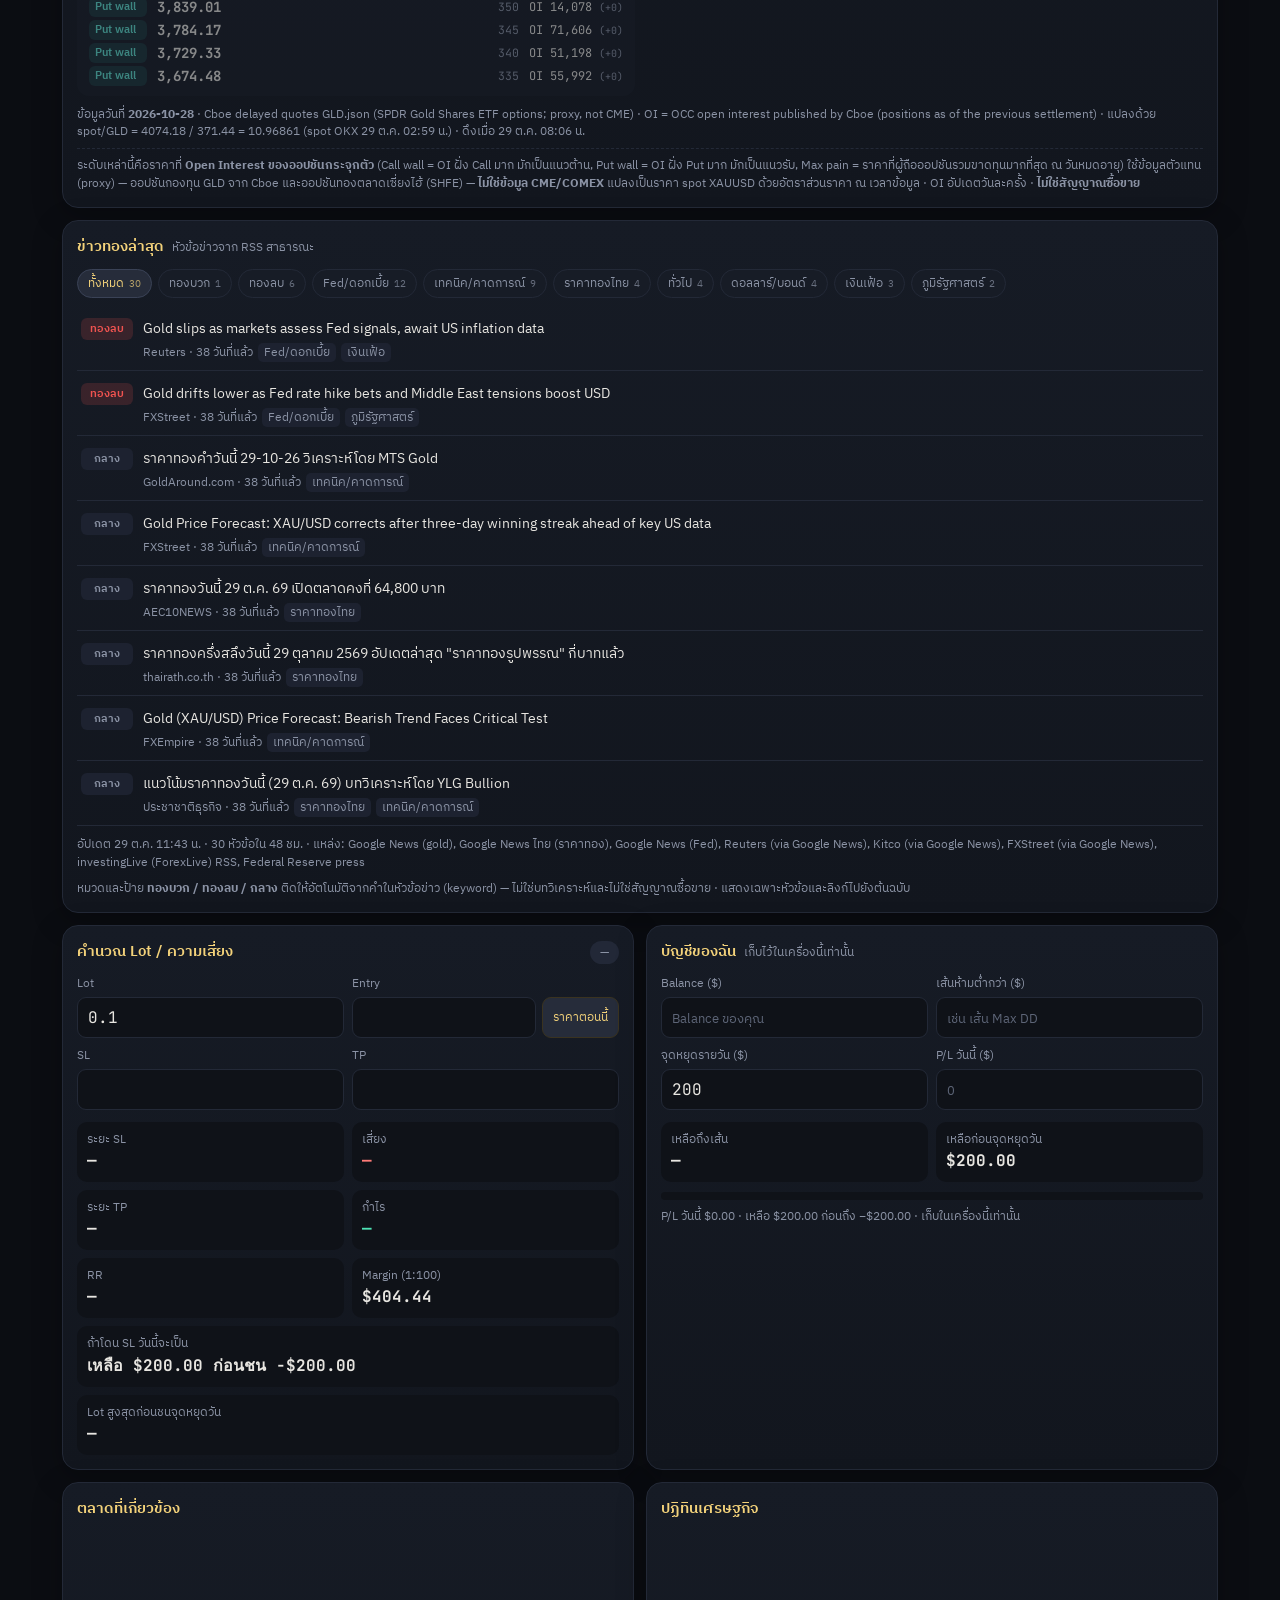
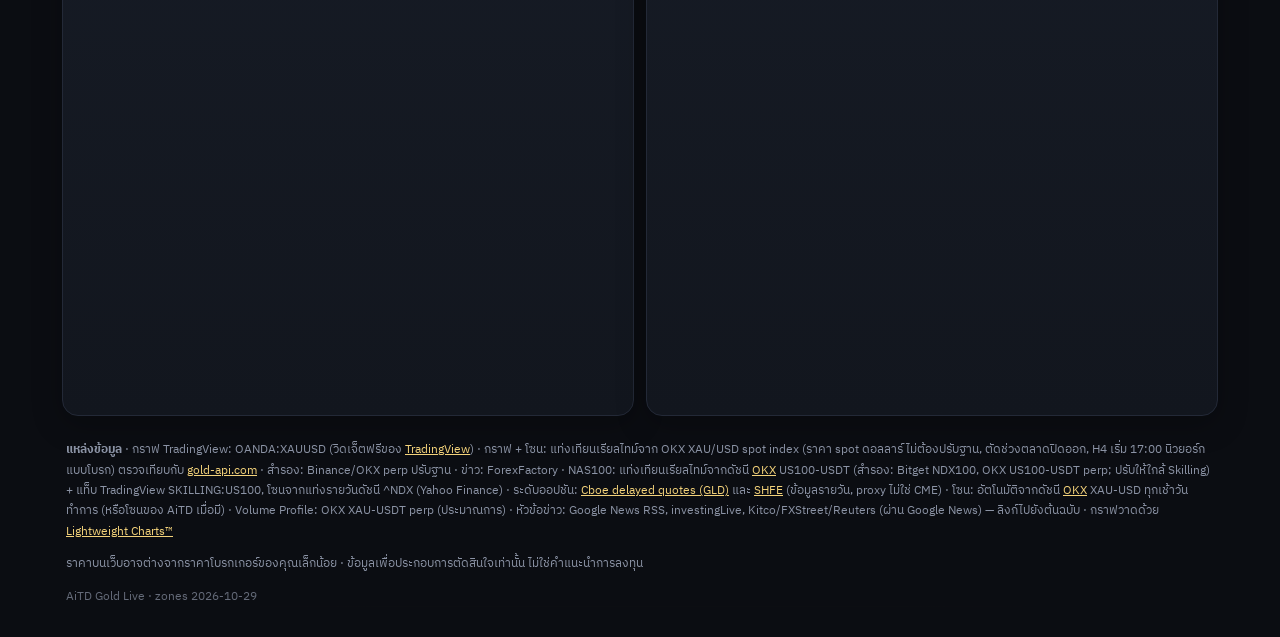
==== commit 45eb138a: "Add multi-timeframe trend panel (gold + NAS100) Co-authored-by: domekittichana-sketch <domekittichan" ====
--- a/index.html
+++ b/index.html
@@ -100,6 +100,7 @@
       <div class="legend"><span class="ema20">EMA20</span><span class="ema50">EMA50</span><span id="lwStatus"></span></div>
     </div>
     <div class="chart-wrap hidden" id="tvView"><div id="tvChart" class="tvc"></div></div>
+    <div class="trend" id="goldTrend" aria-live="polite"></div>
     <div class="opt-toggles" id="optToggles">
       <span class="label">เส้นออปชัน:</span>
       <label><input type="checkbox" id="tgGld"> <i class="sw gld"></i>GLD · Cboe</label>
@@ -142,6 +143,7 @@
       <div class="legend"><span class="ema20">EMA20</span><span class="ema50">EMA50</span><span id="nasStatus"></span></div>
     </div>
     <div class="chart-wrap hidden" id="nasTvView"><div id="nasTv" class="tvc"></div></div>
+    <div class="trend" id="nasTrend" aria-live="polite"></div>
     <div class="opt-toggles vp-toggles" id="nasVpToggles">
       <label><input type="checkbox" id="nasTgVp"> <i class="sw vp"></i>Volume Profile</label>
       <select id="nasVpPeriod" class="vp-sel" aria-label="ช่วงเวลา Volume Profile NAS100">
--- a/css/style.css
+++ b/css/style.css
@@ -17,9 +17,12 @@
 .brand-mark{display:block;height:44px;width:auto;flex:none}
 .brand-name{margin:0;display:flex;align-items:center;gap:7px;font-size:inherit;line-height:1}
 .brand-word{display:block;height:22px;width:auto}
-.brand-name b{font-size:16px}
+@font-face{font-family:"AiTD Brand";src:url(../fonts/syncopate-700-goldlive.woff2) format("woff2");font-weight:700;font-style:normal;font-display:swap}
+.brand-name{align-items:baseline;gap:9px}
+.brand-name b{font-family:"AiTD Brand",Syncopate,"Michroma","Arial Black",sans-serif;font-weight:700;font-size:29px;line-height:1;text-transform:uppercase;letter-spacing:.02em;white-space:nowrap;background:linear-gradient(180deg,#faeaa0 0%,#f2c66c 22%,#ecb85e 60%,#e9ad4e 100%);-webkit-background-clip:text;background-clip:text;color:transparent}
 .brand-txt small{margin-top:4px;letter-spacing:.4px}
-@media(max-width:520px){.brand{gap:8px}.brand-mark{height:36px}.brand-word{height:18px}.brand-name b{font-size:14px}.brand-txt small{font-size:10.5px}}
+@media(max-width:520px){.brand{gap:8px}.brand-mark{height:36px}.brand-word{height:18px}.brand-name{gap:7px}.brand-name b{font-size:19px}.brand-txt small{font-size:10.5px}}
+@media(max-width:370px){.brand-mark{height:32px}.brand-word{height:16px}.brand-name{gap:5px}.brand-name b{font-size:16px}}
 .clock{text-align:right}
 #clock{font-family:var(--mono);font-size:18px;color:var(--gold2)}
 .tv-tape{min-height:46px;border-bottom:1px solid var(--line)}
@@ -249,3 +252,26 @@
 .nas-zones .zone .rng{font-size:14px;text-align:right}
 .nas-zones .zone .note{font-size:11.5px}
 .nas-note{font-size:11.5px;border-top:1px dashed var(--line);padding-top:8px}
+
+/* multi-timeframe trend panel (gold + NAS100) */
+.trend{margin-top:8px;padding:8px 10px;border:1px solid var(--line);border-radius:10px;background:#0f1218}
+.trend.tr-agree-box{border-color:#6b5520;box-shadow:0 0 0 1px rgba(212,175,55,.18) inset}
+.tr-head{display:flex;flex-wrap:wrap;align-items:baseline;gap:4px 10px;margin-bottom:6px}
+.tr-title{color:var(--gold2);font-weight:600;font-size:13.5px}
+.tr-sum{font-size:13px;color:var(--mut)}
+.tr-sum b{font-weight:600}
+.tr-sum .up,.tr-chip.up b{color:var(--green)}.tr-sum .down,.tr-chip.down b{color:var(--red)}.tr-sum .side,.tr-chip.side b{color:#9aa3b5}
+.tr-agree{display:inline-block;margin-left:2px;padding:1px 8px;border-radius:999px;border:1px solid var(--gold);color:var(--gold2);font-size:12px;font-weight:600;background:rgba(212,175,55,.10)}
+.tr-agree.up{box-shadow:inset 0 0 0 99px rgba(38,166,154,.10)}.tr-agree.down{box-shadow:inset 0 0 0 99px rgba(239,83,80,.10)}
+.tr-row{display:grid;grid-template-columns:repeat(5,minmax(0,1fr));gap:6px}
+.tr-chip{display:flex;flex-direction:column;align-items:center;gap:1px;padding:5px 2px;border-radius:8px;background:#141821;border:1px solid var(--line);cursor:help;min-width:0}
+.tr-chip small{font-family:var(--mono);font-size:11px;color:var(--mut)}
+.tr-chip b{font-size:13px;white-space:nowrap}
+.tr-chip i{font-style:normal;font-size:11px}
+.tr-chip.up{background:rgba(38,166,154,.10);border-color:rgba(38,166,154,.35)}
+.tr-chip.down{background:rgba(239,83,80,.10);border-color:rgba(239,83,80,.35)}
+.tr-chip.na b{color:var(--mut)}
+.tr-note{margin-top:6px;font-size:11px;color:var(--mut);line-height:1.4}
+@media(max-width:420px){.tr-row{gap:4px}.tr-chip b{font-size:12px}.tr-chip i{font-size:10px}.tr-sum{font-size:12.5px}}
+.tr-chip.sel{outline:1px solid var(--gold);outline-offset:1px}
+.tr-detail{margin-top:6px;font-size:12px;color:var(--txt);font-family:var(--mono);line-height:1.45;word-break:break-word}
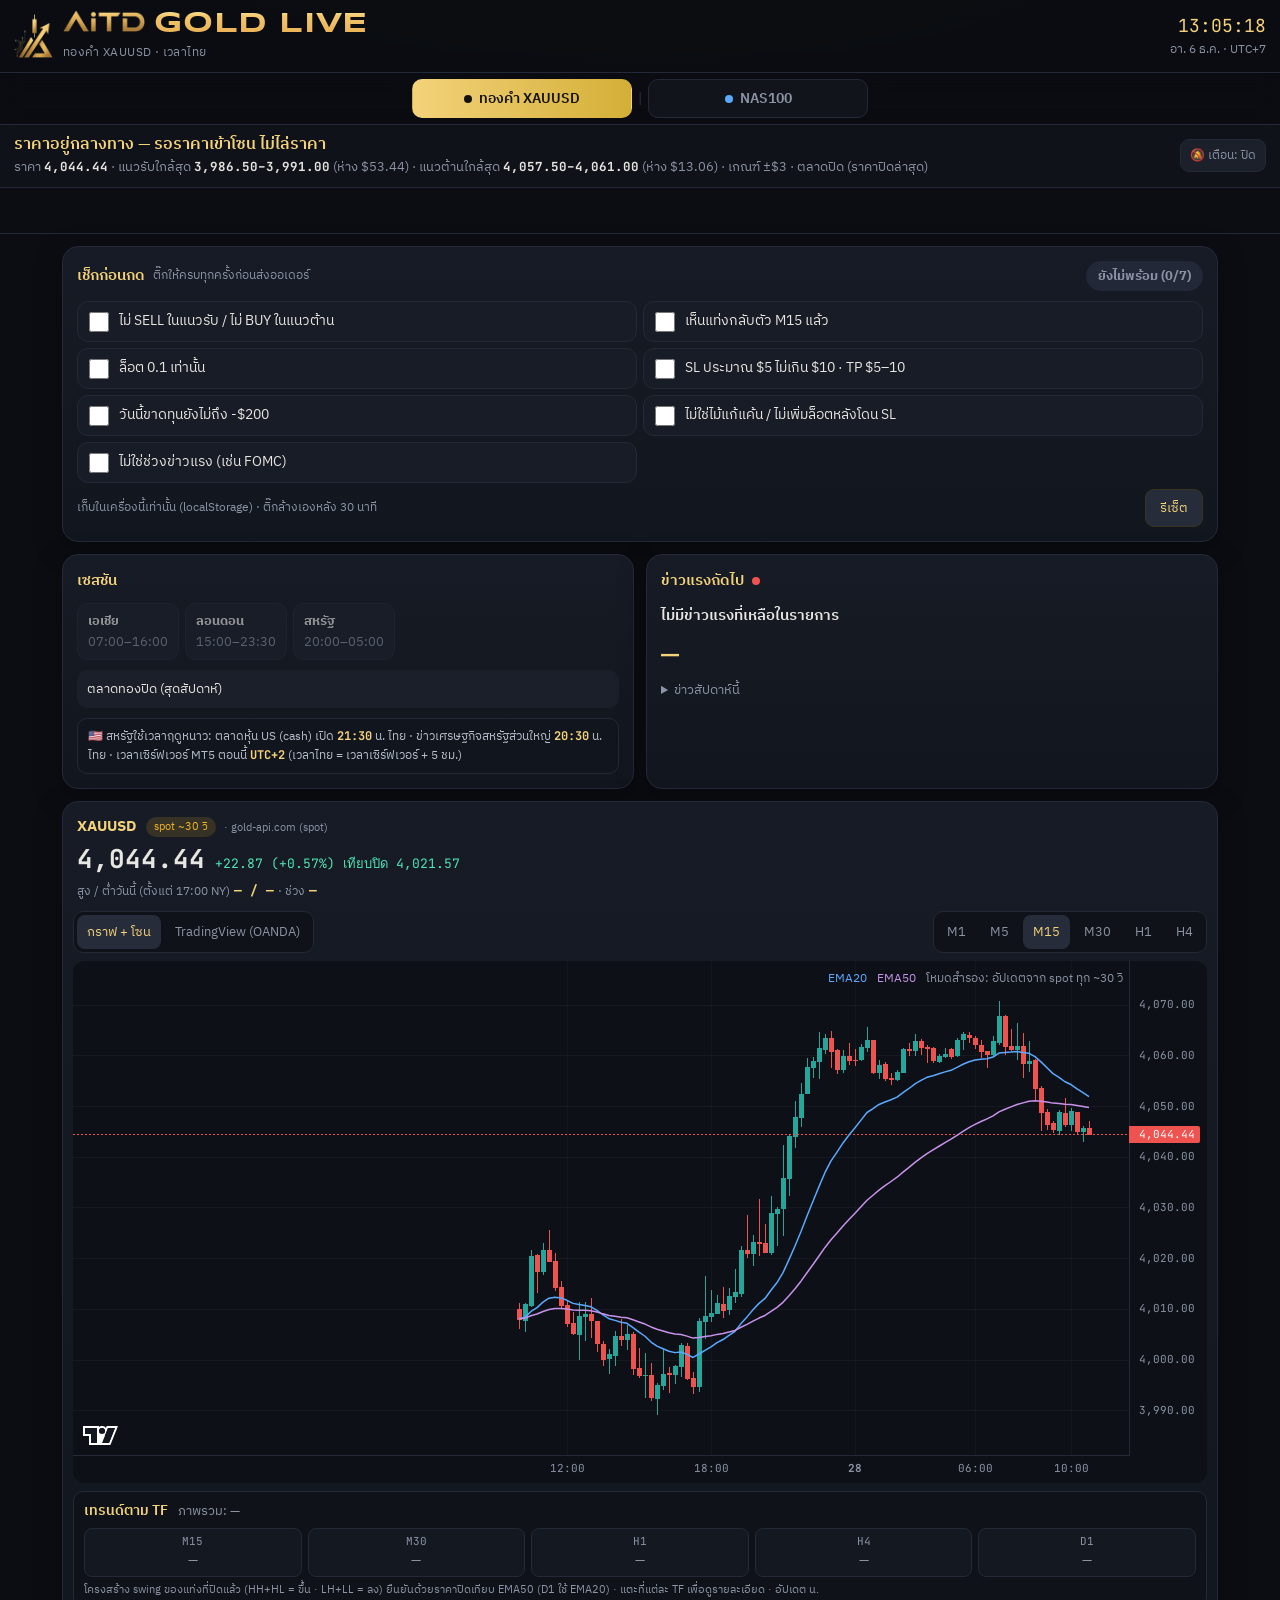
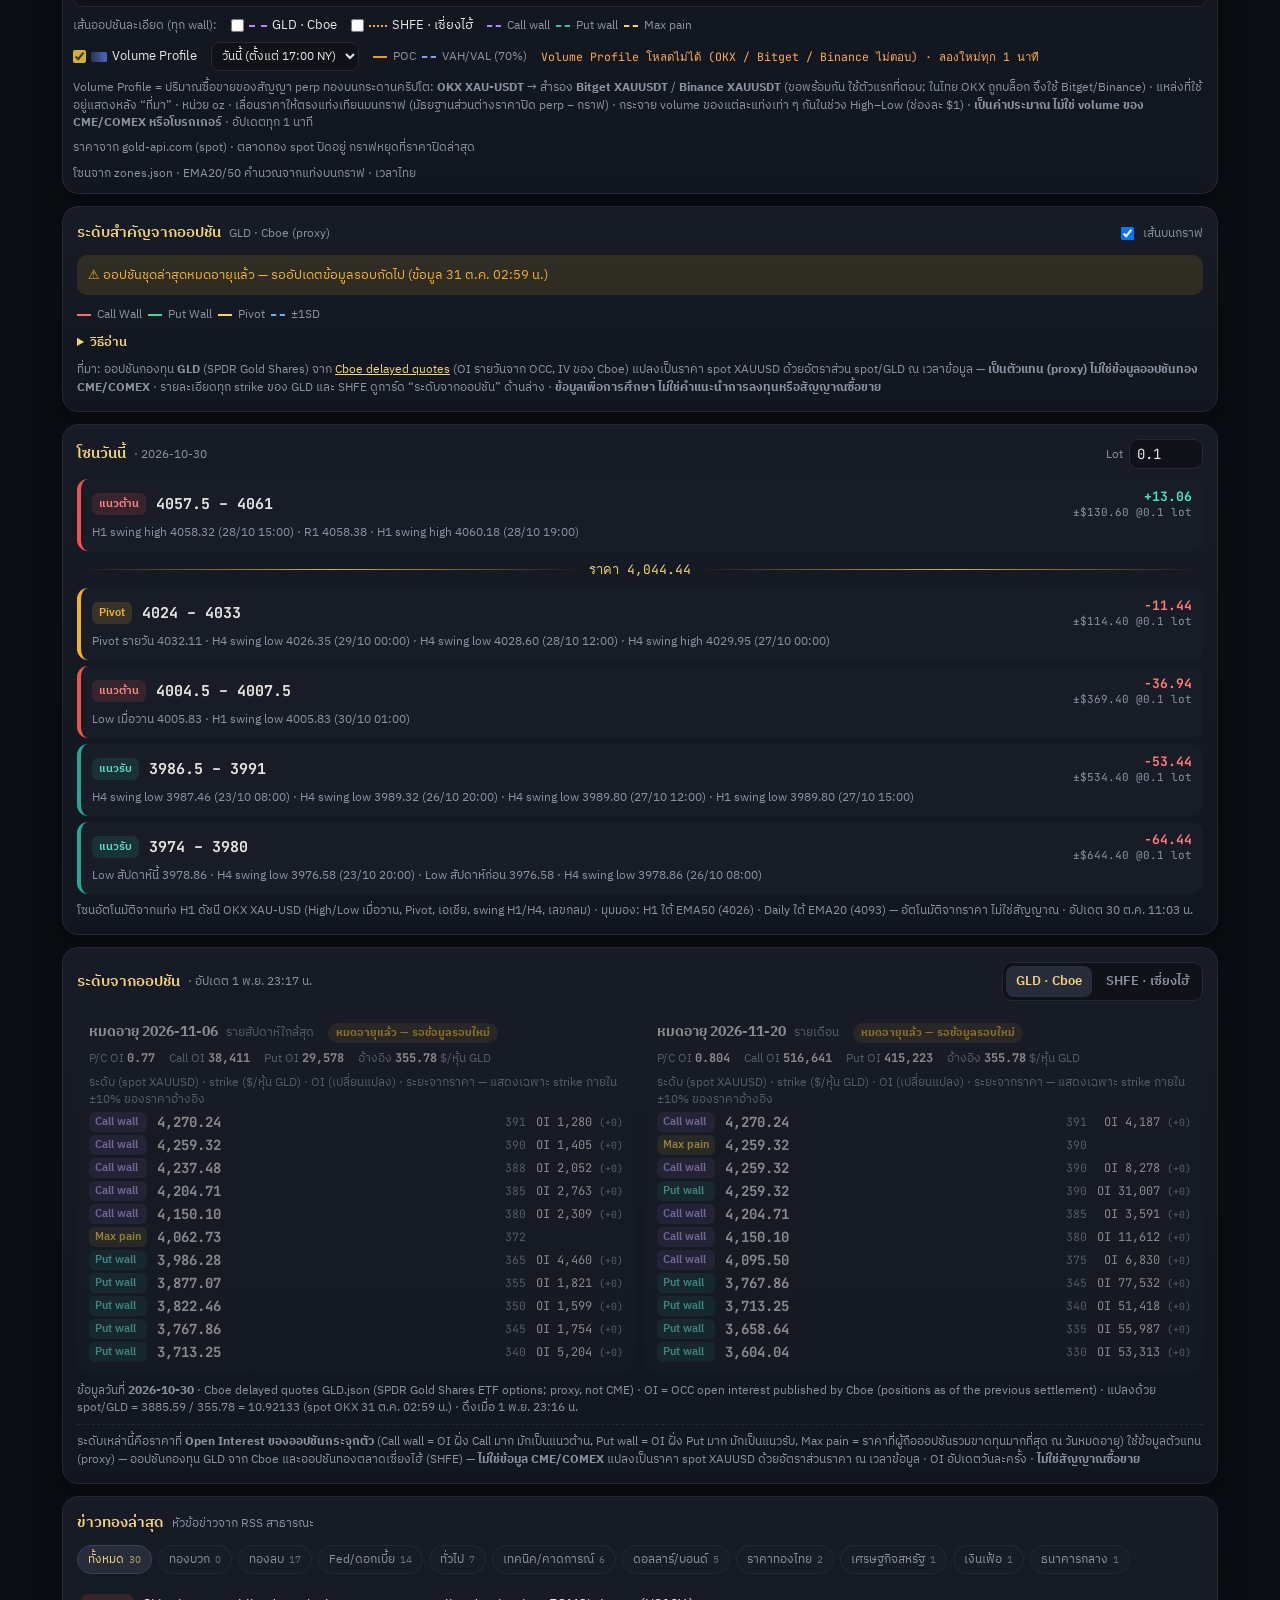
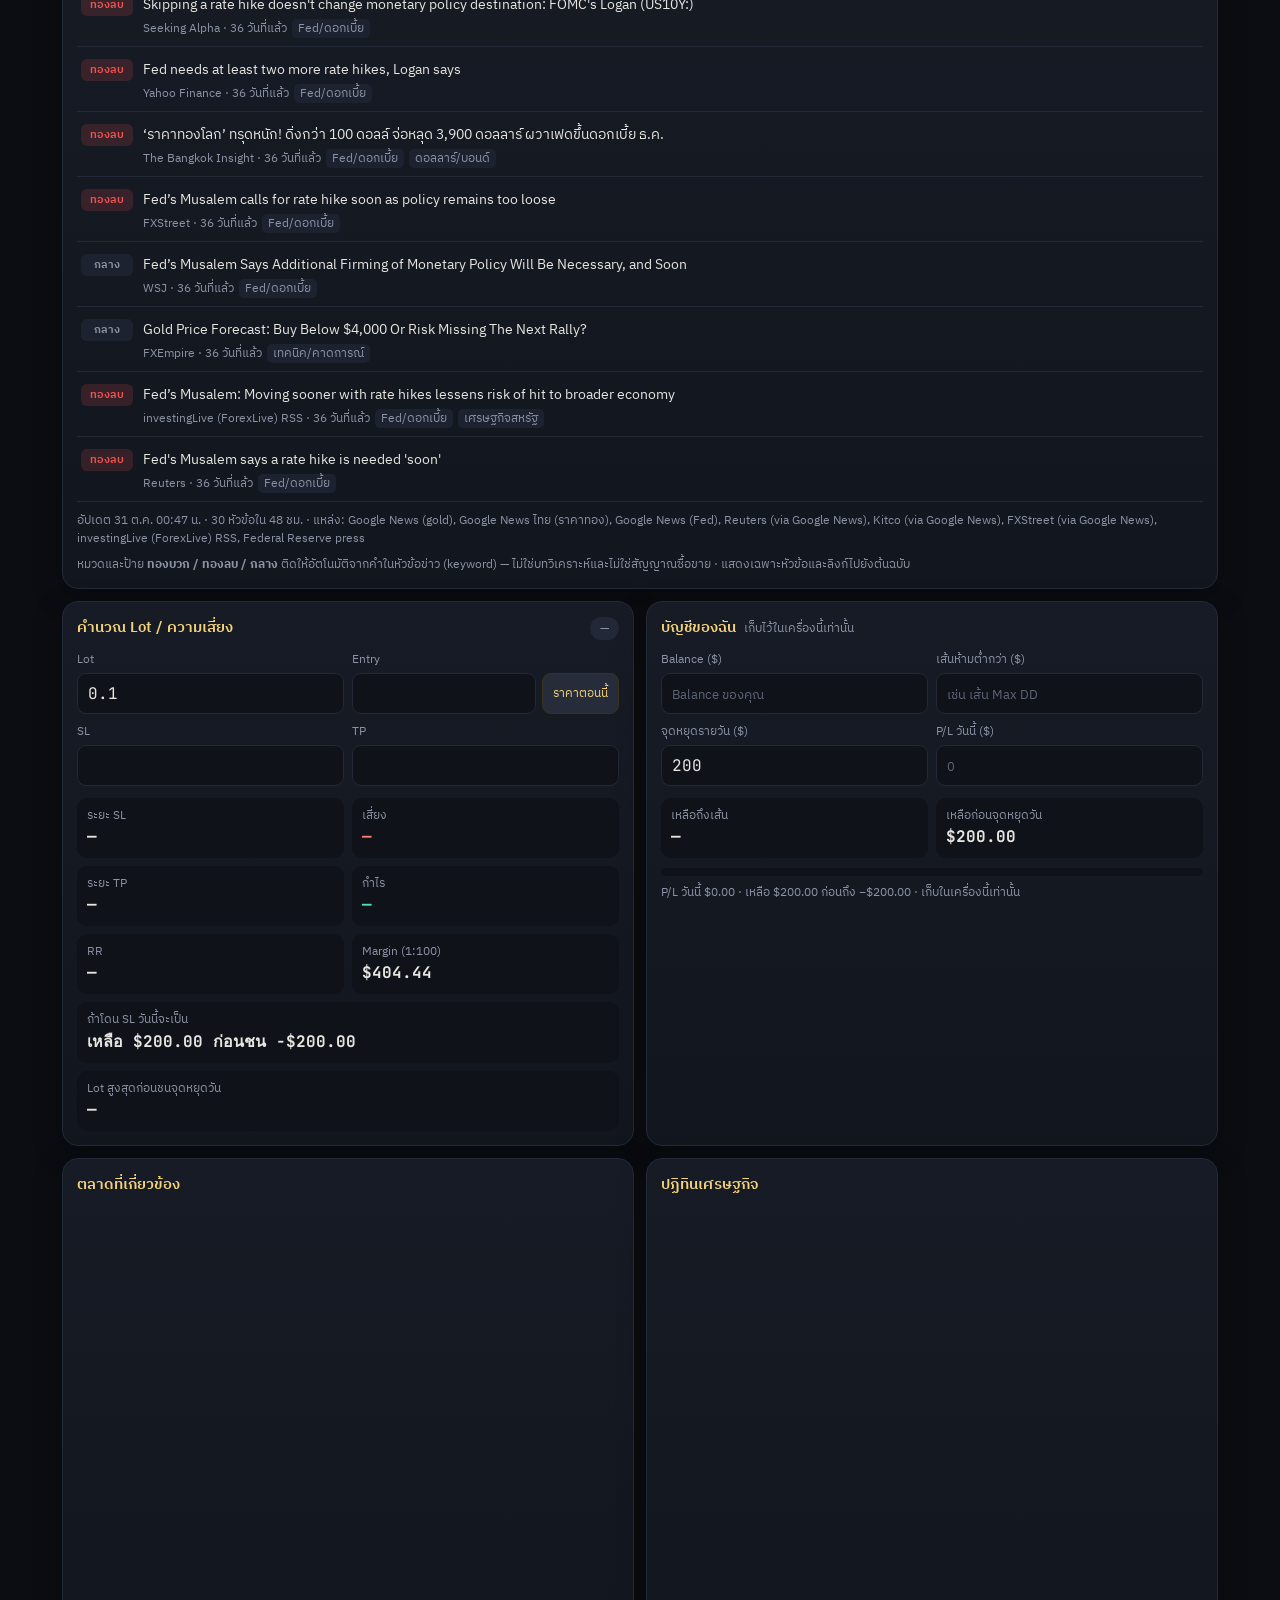
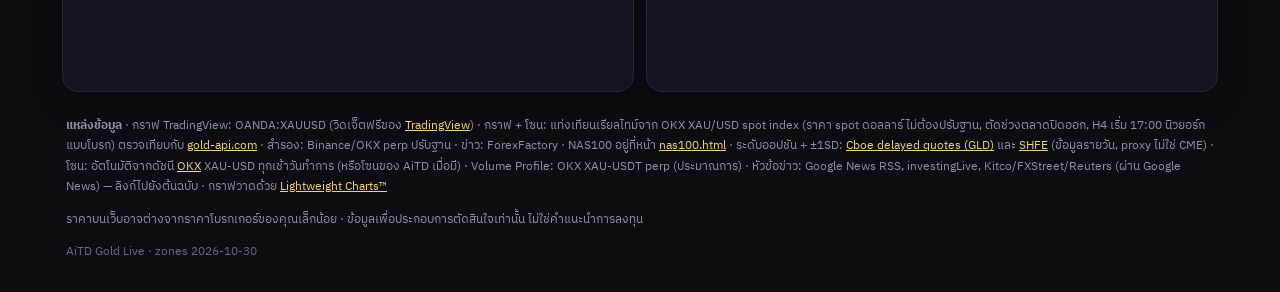
==== commit f8f1f9ba: "Split into gold (index.html) and NAS100 (nas100.html) pages + option key levels - Top nav 'ทองคำ XAU" ====
--- a/index.html
+++ b/index.html
@@ -24,12 +24,13 @@
 <meta name="twitter:card" content="summary_large_image">
 <meta name="twitter:image" content="https://cmd-trade.github.io/aitd-gold-live/img/og-image.jpg">
 </head>
-<body>
+<body data-page="gold">
 <div class="sticky-top">
 <header class="topbar">
-  <div class="brand"><img class="brand-mark" src="img/aitd-mark.png" width="39" height="44" alt=""><div class="brand-txt"><h1 class="brand-name"><img class="brand-word" src="img/aitd-wordmark.png" width="83" height="22" alt="AiTD"><b>Gold Live</b></h1><small>GOLD • NAS100 · เวลาไทย</small></div></div>
+  <div class="brand"><img class="brand-mark" src="img/aitd-mark.png" width="39" height="44" alt=""><div class="brand-txt"><h1 class="brand-name"><img class="brand-word" src="img/aitd-wordmark.png" width="83" height="22" alt="AiTD"><b>Gold Live</b></h1><small>ทองคำ XAUUSD · เวลาไทย</small></div></div>
   <div class="clock"><span id="clock">--:--:--</span><small id="clockDate">—</small></div>
 </header>
+<nav class="pnav" aria-label="เลือกตลาด"><a href="./" class="on" aria-current="page"><i class="pdot gold"></i>ทองคำ XAUUSD</a><span class="psep" aria-hidden="true">|</span><a href="nas100.html"><i class="pdot nas"></i>NAS100</a></nav>
 <!-- ZONE GUARD: live price vs support/resistance (zones.json + option walls + VAH/VAL) -->
 <div class="guard wait" id="guard" role="status" aria-live="polite">
   <div class="g-body">
@@ -64,6 +65,7 @@
       <div class="card-h">เซสชัน</div>
       <div class="sessions" id="sessions"></div>
       <div class="mywin" id="myWin">—</div>
+      <div class="sub dst-note" id="dstNote">🇺🇸 สหรัฐใช้เวลาฤดูหนาวแล้ว: ตลาดหุ้น US (cash) เปิด <b>21:30</b> น. ไทย · ข่าวเศรษฐกิจสหรัฐส่วนใหญ่ <b>20:30</b> น. ไทย · เวลาเซิร์ฟเวอร์ MT5 ตอนนี้ <b>UTC+2</b> (เวลาไทย = เวลาเซิร์ฟเวอร์ + 5 ชม.)</div>
     </div>
     <div class="card event-card" id="eventCard">
       <div class="card-h">ข่าวแรงถัดไป <span class="dot red"></span></div>
@@ -74,9 +76,7 @@
     </div>
   </section>
 
-  <!-- CHARTS: gold + NAS100 side by side on wide screens, NAS stacked right under gold on mobile -->
-  <div class="chart-pair">
-  <!-- CHART -->
+  <!-- GOLD CHART (NAS100 has its own page: nas100.html) -->
   <section class="card chart-card gold-card" id="goldCard">
     <!-- gold price header: same layout/classes as the NAS100 header so the two cards line up -->
     <div class="nas-top">
@@ -102,7 +102,7 @@
     <div class="chart-wrap hidden" id="tvView"><div id="tvChart" class="tvc"></div></div>
     <div class="trend" id="goldTrend" aria-live="polite"></div>
     <div class="opt-toggles" id="optToggles">
-      <span class="label">เส้นออปชัน:</span>
+      <span class="label">เส้นออปชันละเอียด (ทุก wall):</span>
       <label><input type="checkbox" id="tgGld"> <i class="sw gld"></i>GLD · Cboe</label>
       <label><input type="checkbox" id="tgShfe"> <i class="sw shfe"></i>SHFE · เซี่ยงไฮ้</label>
       <span class="okey"><i class="k call"></i>Call wall <i class="k put"></i>Put wall <i class="k mp"></i>Max pain</span>
@@ -120,47 +120,27 @@
     <div class="sub" id="chartNote">โซนจาก zones.json · เส้น EMA20/50 คำนวณจากแท่งเทียนบนกราฟ</div>
   </section>
 
-  <!-- NAS100 CHART (js/nas.js): OKX US100-USDT index candles + bands from nas_zones.json, same look as gold -->
-  <section class="card chart-card nas-card" id="nasCard">
-    <div class="nas-top">
-      <div class="nas-title"><b>NAS100</b> <span id="nasBadge" class="badge">กำลังเชื่อมต่อ…</span> <span class="nas-cal"><span id="nasCalInfo" class="label"></span> <button type="button" id="nasCalBtn" class="nas-cal-btn">ปรับให้ตรง MT5</button> <span id="nasCalMsg" class="label"></span> <span id="nasCalBox" class="nas-cal-box hidden"><input id="nasCalIn" type="text" inputmode="decimal" placeholder="ราคา MT5 ตอนนี้" aria-label="ราคา NAS100 ใน MT5 ตอนนี้"> <button type="button" id="nasCalSet">ตั้ง</button> <button type="button" id="nasCalReset">ค่าเริ่มต้น</button></span></span>
-        <div class="nas-px"><span class="nas-price" id="nasPrice">—</span> <span class="chg" id="nasChg"></span></div>
-        <div class="nas-hl"><span class="label">สูง / ต่ำวันนี้ (ตั้งแต่ 17:00 NY)</span> <b id="nasHL">—</b></div>
-      </div>
-    </div>
-    <div class="chart-head">
-      <div class="tabs" role="tablist">
-        <button class="ntab active" data-nview="zone">กราฟ + โซน</button>
-        <button class="ntab" data-nview="tv">TradingView (Skilling)</button>
-      </div>
-      <div class="tfs" id="nasTfs">
-        <button data-tf="1">M1</button><button data-tf="5">M5</button><button data-tf="15" class="active">M15</button><button data-tf="30">M30</button><button data-tf="60">H1</button><button data-tf="240">H4</button>
-      </div>
-    </div>
-    <div class="chart-wrap" id="nasZoneView">
-      <div id="nasLw" class="lw"></div>
-      <canvas id="nasCanvas" class="zone-canvas"></canvas>
-      <div class="legend"><span class="ema20">EMA20</span><span class="ema50">EMA50</span><span id="nasStatus"></span></div>
-    </div>
-    <div class="chart-wrap hidden" id="nasTvView"><div id="nasTv" class="tvc"></div></div>
-    <div class="trend" id="nasTrend" aria-live="polite"></div>
-    <div class="opt-toggles vp-toggles" id="nasVpToggles">
-      <label><input type="checkbox" id="nasTgVp"> <i class="sw vp"></i>Volume Profile</label>
-      <select id="nasVpPeriod" class="vp-sel" aria-label="ช่วงเวลา Volume Profile NAS100">
-        <option value="today">วันนี้ (ตั้งแต่ 17:00 NY)</option><option value="asia">ตั้งแต่เปิดเอเชีย 07:00</option><option value="h24">24 ชม.ล่าสุด</option><option value="week">สัปดาห์นี้</option>
-      </select>
-      <span class="okey"><i class="k poc"></i>POC <i class="k va"></i>VAH/VAL (70%)</span>
-      <span class="vpinfo" id="nasVpInfo">กำลังโหลด…</span>
-    </div>
-    <div class="sub vp-note">Volume Profile NAS100 = ปริมาณซื้อขายของสัญญา perp บนกระดานคริปโต: <b>OKX US100-USDT</b> → สำรอง <b>Bitget NDX100USDT</b> (ขอพร้อมกัน ใช้ตัวแรกที่ตอบ) · เลื่อนราคาให้ตรงแท่งเทียนบนกราฟ ซึ่งปรับเป็นราคา Skilling แล้ว (รวมค่า “ปรับให้ตรง MT5”) · ช่องละ 5 จุด · <b>volume ของ perp NAS บนคริปโตมีน้อยมาก ใช้ดูคร่าว ๆ ว่าราคาวนอยู่ตรงไหน ไม่ใช่ volume ตลาดจริง/โบรกเกอร์</b> · อัปเดตทุก 1 นาที</div>
-    <div class="nas-guard" id="nasGuard">—</div>
-    <details class="nas-lv" id="nasLvBox"><summary>ระดับอ้างอิง NAS100 <small id="nasDate"></small></summary>
-      <div class="zones nas-zones" id="nasZones"><div class="sub">กำลังโหลด nas_zones.json…</div></div>
-      <div class="sub" id="nasMeta"></div>
+  <!-- KEY LEVELS from options (createKeyLevels in js/app.js) -->
+  <section class="card kl-card" id="klCard">
+    <div class="card-h">ระดับสำคัญจากออปชัน <small id="klSrc">GLD · Cboe (proxy)</small>
+      <span class="spacer"></span>
+      <label class="mini kl-tg"><input type="checkbox" id="klLines"> เส้นบนกราฟ</label>
+    </div>
+    <div class="kl-exp" id="klExp"></div>
+    <div id="klBody"><div class="sub">กำลังโหลด options_levels.json…</div></div>
+    <div class="kl-key"><i class="k kc"></i>Call Wall <i class="k kp"></i>Put Wall <i class="k kv"></i>Pivot <i class="k ks"></i>±1SD</div>
+    <details class="kl-how"><summary>วิธีอ่าน</summary>
+      <ul>
+        <li><b>Pivot (Max pain)</b> — ราคาที่ทำให้ผู้ถือออปชันรวมกันขาดทุนมากที่สุดตอนหมดอายุ ราคามักถูกดึงเข้าหาแถวนี้ช่วงใกล้วันหมดอายุ · <b>Max OI</b> = strike ที่ OI รวม Call+Put มากที่สุด</li>
+        <li><b>Call Wall</b> — strike เหนือราคาที่มี OI ฝั่ง Call มากที่สุด มักทำหน้าที่เป็น<b>แนวต้าน</b></li>
+        <li><b>Put Wall</b> — strike ใต้ราคาที่มี OI ฝั่ง Put มากที่สุด มักทำหน้าที่เป็น<b>แนวรับ</b></li>
+        <li><b>±1SD</b> — กรอบที่ตลาดออปชันคาดว่าราคาจะอยู่ (~68%) จนถึงวันหมดอายุ = ราคา × IV (ATM) × √(วันถึงหมดอายุ/365) · หลุดกรอบ = เคลื่อนแรงกว่าที่ตลาดคาด</li>
+        <li><b>Breakout / Breakdown</b> — แท่ง <b>H1 ปิด</b>เหนือ Call Wall = ทะลุ (กำแพงอาจกลับเป็นแนวรับ) · H1 ปิดใต้ Put Wall = หลุด (อาจกลับเป็นแนวต้าน) · ไส้เทียนแตะเฉย ๆ ยังไม่นับ</li>
+        <li>ตัวเลข “ห่าง” = ระยะจากราคาตอนนี้ (หน่วยดอลลาร์) · OI อัปเดตวันละครั้ง จึงเป็นภาพของ “เมื่อวาน” ไม่ใช่สด</li>
+      </ul>
     </details>
-    <div class="sub nas-note" id="nasNote">ราคา/แท่งเทียน: <b>ดัชนี OKX US100-USDT</b> (เรียลไทม์, ไม่ต้องใช้คีย์; สำรอง Bitget NDX100) <b>ปรับให้ใกล้ Skilling US100 / MT5</b> ตามค่า “ปรับ” ด้านบน — ถ้ายังไม่ตรง กด “ปรับให้ตรง MT5” แล้วใส่ราคาใน MT5 ครั้งเดียว ตัดช่วงที่โบรกปิด (ศ. 17:00 → อา. 18:00 และ 17:00–18:00 นิวยอร์กทุกวัน) · โซนจาก nas_zones.json (ดัชนี ^NDX: High/Low/Close เมื่อวาน, Pivot, High/Low สัปดาห์นี้/ก่อน, เลขกลม 100 จุด, แถบ ±10 จุด) · แท็บ TradingView = SKILLING:US100 (ตรงกับโบรก) · แถบเตือนด้านบนใช้กับทองเท่านั้น · ไม่ใช่สัญญาณซื้อขาย</div>
-  </section>
-  </div>
+    <div class="sub kl-note">ที่มา: ออปชันกองทุน <b>GLD</b> (SPDR Gold Shares) จาก <a href="https://www.cboe.com/delayed_quotes/gld/quote_table" target="_blank" rel="noopener">Cboe delayed quotes</a> (OI รายวันจาก OCC, IV ของ Cboe) แปลงเป็นราคา spot XAUUSD ด้วยอัตราส่วน spot/GLD ณ เวลาข้อมูล — <b>เป็นตัวแทน (proxy) ไม่ใช่ข้อมูลออปชันทอง CME/COMEX</b> · รายละเอียดทุก strike ของ GLD และ SHFE ดูการ์ด “ระดับจากออปชัน” ด้านล่าง · <b>ข้อมูลเพื่อการศึกษา ไม่ใช่คำแนะนำการลงทุนหรือสัญญาณซื้อขาย</b></div>
+  </section>
 
   <!-- ZONES -->
   <section class="card">
@@ -241,13 +221,12 @@
 <footer>
   <p><b>แหล่งข้อมูล</b> · กราฟ TradingView: OANDA:XAUUSD (วิดเจ็ตฟรีของ <a href="https://www.tradingview.com/" target="_blank" rel="noopener">TradingView</a>) ·
   กราฟ + โซน: แท่งเทียนเรียลไทม์จาก OKX XAU/USD spot index (ราคา spot ดอลลาร์ ไม่ต้องปรับฐาน, ตัดช่วงตลาดปิดออก, H4 เริ่ม 17:00 นิวยอร์กแบบโบรก) ตรวจเทียบกับ <a href="https://gold-api.com" target="_blank" rel="noopener">gold-api.com</a> · สำรอง: Binance/OKX perp ปรับฐาน ·
-  ข่าว: ForexFactory · NAS100: แท่งเทียนเรียลไทม์จากดัชนี <a href="https://www.okx.com/" target="_blank" rel="noopener">OKX</a> US100-USDT (สำรอง: Bitget NDX100, OKX US100-USDT perp; ปรับให้ใกล้ Skilling) + แท็บ TradingView SKILLING:US100, โซนจากแท่งรายวันดัชนี ^NDX (Yahoo Finance) · ระดับออปชัน: <a href="https://www.cboe.com/delayed_quotes/gld/quote_table" target="_blank" rel="noopener">Cboe delayed quotes (GLD)</a> และ <a href="https://www.shfe.com.cn/" target="_blank" rel="noopener">SHFE</a> (ข้อมูลรายวัน, proxy ไม่ใช่ CME) · โซน: อัตโนมัติจากดัชนี <a href="https://www.okx.com/" target="_blank" rel="noopener">OKX</a> XAU-USD ทุกเช้าวันทำการ (หรือโซนของ AiTD เมื่อมี) · Volume Profile: OKX XAU-USDT perp (ประมาณการ) · หัวข้อข่าว: Google News RSS, investingLive, Kitco/FXStreet/Reuters (ผ่าน Google News) — ลิงก์ไปยังต้นฉบับ · กราฟวาดด้วย <a href="https://www.tradingview.com/lightweight-charts/" target="_blank" rel="noopener">Lightweight Charts™</a></p>
+  ข่าว: ForexFactory · NAS100 อยู่ที่หน้า <a href="nas100.html">nas100.html</a> · ระดับออปชัน + ±1SD: <a href="https://www.cboe.com/delayed_quotes/gld/quote_table" target="_blank" rel="noopener">Cboe delayed quotes (GLD)</a> และ <a href="https://www.shfe.com.cn/" target="_blank" rel="noopener">SHFE</a> (ข้อมูลรายวัน, proxy ไม่ใช่ CME) · โซน: อัตโนมัติจากดัชนี <a href="https://www.okx.com/" target="_blank" rel="noopener">OKX</a> XAU-USD ทุกเช้าวันทำการ (หรือโซนของ AiTD เมื่อมี) · Volume Profile: OKX XAU-USDT perp (ประมาณการ) · หัวข้อข่าว: Google News RSS, investingLive, Kitco/FXStreet/Reuters (ผ่าน Google News) — ลิงก์ไปยังต้นฉบับ · กราฟวาดด้วย <a href="https://www.tradingview.com/lightweight-charts/" target="_blank" rel="noopener">Lightweight Charts™</a></p>
   <p>ราคาบนเว็บอาจต่างจากราคาโบรกเกอร์ของคุณเล็กน้อย · ข้อมูลเพื่อประกอบการตัดสินใจเท่านั้น ไม่ใช่คำแนะนำการลงทุน</p>
   <p class="muted">AiTD Gold Live · <span id="buildInfo"></span></p>
 </footer>
 
 <script src="vendor/lightweight-charts.standalone.production.js"></script>
 <script src="js/app.js"></script>
-<script src="js/nas.js"></script>
 </body>
 </html>
--- a/css/style.css
+++ b/css/style.css
@@ -275,3 +275,57 @@
 @media(max-width:420px){.tr-row{gap:4px}.tr-chip b{font-size:12px}.tr-chip i{font-size:10px}.tr-sum{font-size:12.5px}}
 .tr-chip.sel{outline:1px solid var(--gold);outline-offset:1px}
 .tr-detail{margin-top:6px;font-size:12px;color:var(--txt);font-family:var(--mono);line-height:1.45;word-break:break-word}
+
+/* ---------------- page nav: ทองคำ XAUUSD | NAS100 (index.html / nas100.html) ---------------- */
+.pnav{display:flex;align-items:center;justify-content:center;gap:6px;padding:6px 12px;background:rgba(11,13,18,.92);backdrop-filter:blur(10px);border-bottom:1px solid var(--line)}
+.pnav a{flex:1;max-width:220px;display:flex;align-items:center;justify-content:center;gap:7px;padding:7px 10px;border-radius:10px;color:var(--mut);text-decoration:none;font-weight:600;font-size:14px;background:#11141b;border:1px solid var(--line);transition:background .15s,color .15s}
+.pnav a:hover{color:var(--txt);background:#171c26}
+.pnav a.on{color:#14110a;background:linear-gradient(90deg,var(--gold2),var(--gold));border-color:transparent}
+.pnav .psep{color:#3a4152;font-weight:300}
+.pdot{display:inline-block;width:8px;height:8px;border-radius:50%}
+.pdot.gold{background:var(--gold)}.pdot.nas{background:var(--blue)}
+.pnav a.on .pdot{background:#14110a}
+.dst-note{margin-top:10px;padding:8px 10px;border-radius:10px;background:#11151d;border:1px solid var(--line);color:#b8bfcc}
+.dst-note b{color:var(--gold2);font-family:var(--mono);font-weight:700}
+
+/* ---------------- key levels from options (createKeyLevels) ---------------- */
+.kl-card .card-h small{color:var(--mut)}
+.kl-tg{cursor:pointer}
+.kl-tg input{width:auto;padding:0}
+.kl-exp{display:flex;flex-wrap:wrap;gap:4px;margin-bottom:8px}
+.kl-exp:empty{display:none}
+.kl-exp .otab{border:1px solid var(--line)}
+.kl-meta{font-size:12.5px;color:var(--mut);margin-bottom:8px;line-height:1.6}
+.kl-meta b{color:var(--txt)}
+.kl-ladder{display:flex;flex-direction:column;gap:5px}
+.kl-row{display:grid;grid-template-columns:6px minmax(92px,auto) auto 1fr auto;gap:4px 10px;align-items:center;padding:8px 11px 8px 0;border-radius:11px;background:#171c26;overflow:hidden}
+.kl-row>i{align-self:stretch;border-radius:0 3px 3px 0}
+.kl-n{font-weight:600;font-size:13.5px;display:flex;flex-direction:column;line-height:1.25}
+.kl-n small{color:var(--mut);font-weight:400;font-size:11px}
+.kl-v{font-family:var(--mono);font-size:16px;color:var(--txt)}
+.kl-s{color:var(--mut);font-size:11.5px}
+.kl-d{font-family:var(--mono);font-size:12px;color:var(--mut);text-align:right;white-space:nowrap}
+.kl-call .kl-n{color:#ff6b6b}.kl-put .kl-n{color:#3ddc97}.kl-pivot .kl-n{color:#ffd54f}.kl-up .kl-n,.kl-dn .kl-n{color:#64b5f6}
+.kl-up,.kl-dn{background:#141922}
+.kl-now{align-self:center;font-size:12px;color:var(--gold2);padding:2px 12px;border-radius:99px;border:1px dashed rgba(243,210,122,.45);background:rgba(212,175,55,.07);font-family:var(--mono)}
+.kl-status{margin-top:10px;padding:9px 11px;border-radius:10px;font-size:13px;line-height:1.55;background:#11151d;border:1px solid var(--line)}
+.kl-status.up{background:rgba(61,220,151,.1);border-color:rgba(61,220,151,.45)}
+.kl-status.down{background:rgba(255,107,107,.1);border-color:rgba(255,107,107,.45)}
+.kl-status b{font-family:var(--mono)}
+.kl-warn{padding:9px 11px;border-radius:10px;background:rgba(240,180,41,.12);color:var(--pivot);font-size:13px}
+.kl-sd b{color:#64b5f6;font-family:var(--mono)}
+.kl-key{display:flex;flex-wrap:wrap;gap:6px;align-items:center;font-size:11.5px;color:var(--mut);margin-top:10px}
+.k.kc{border-top:2px solid #ff6b6b}.k.kp{border-top:2px solid #3ddc97}.k.kv{border-top:2px solid #ffd54f}.k.ks{border-top:2px dashed #64b5f6}
+.kl-how{margin-top:8px;font-size:12.5px;color:#b8bfcc}
+.kl-how summary{cursor:pointer;color:var(--gold2);font-weight:600}
+.kl-how ul{margin:6px 0 0;padding-left:18px;line-height:1.65}
+.kl-how b{color:var(--txt)}
+@media(max-width:560px){
+  .kl-row{grid-template-columns:6px 1fr auto auto;gap:2px 10px;padding-right:10px}
+  .kl-row>i{grid-row:1 / 3}
+  .kl-n{grid-column:2;grid-row:1;flex-direction:row;align-items:baseline;gap:6px}
+  .kl-v{grid-column:3;grid-row:1;font-size:15px}
+  .kl-d{grid-column:4;grid-row:1}
+  .kl-s{grid-column:2 / 5;grid-row:2}
+  .pnav a{font-size:13.5px;padding:7px 8px}
+}
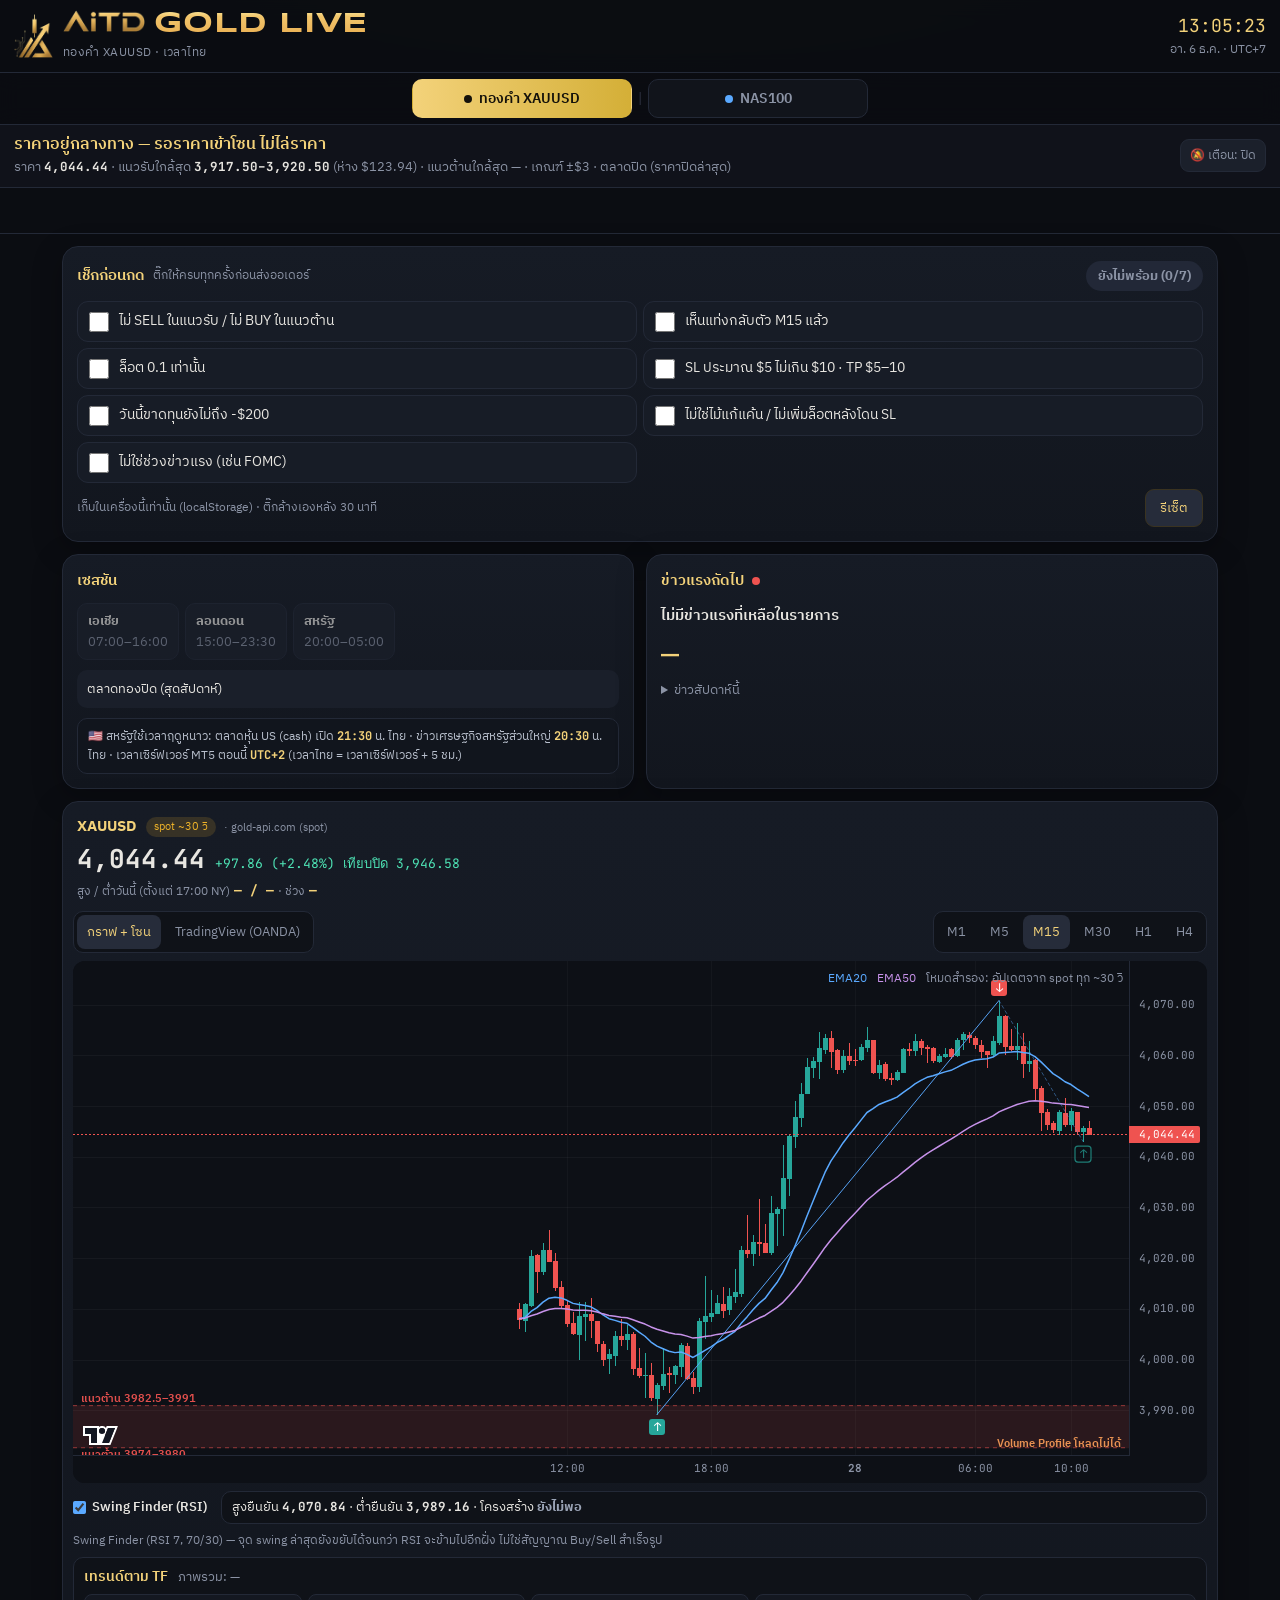
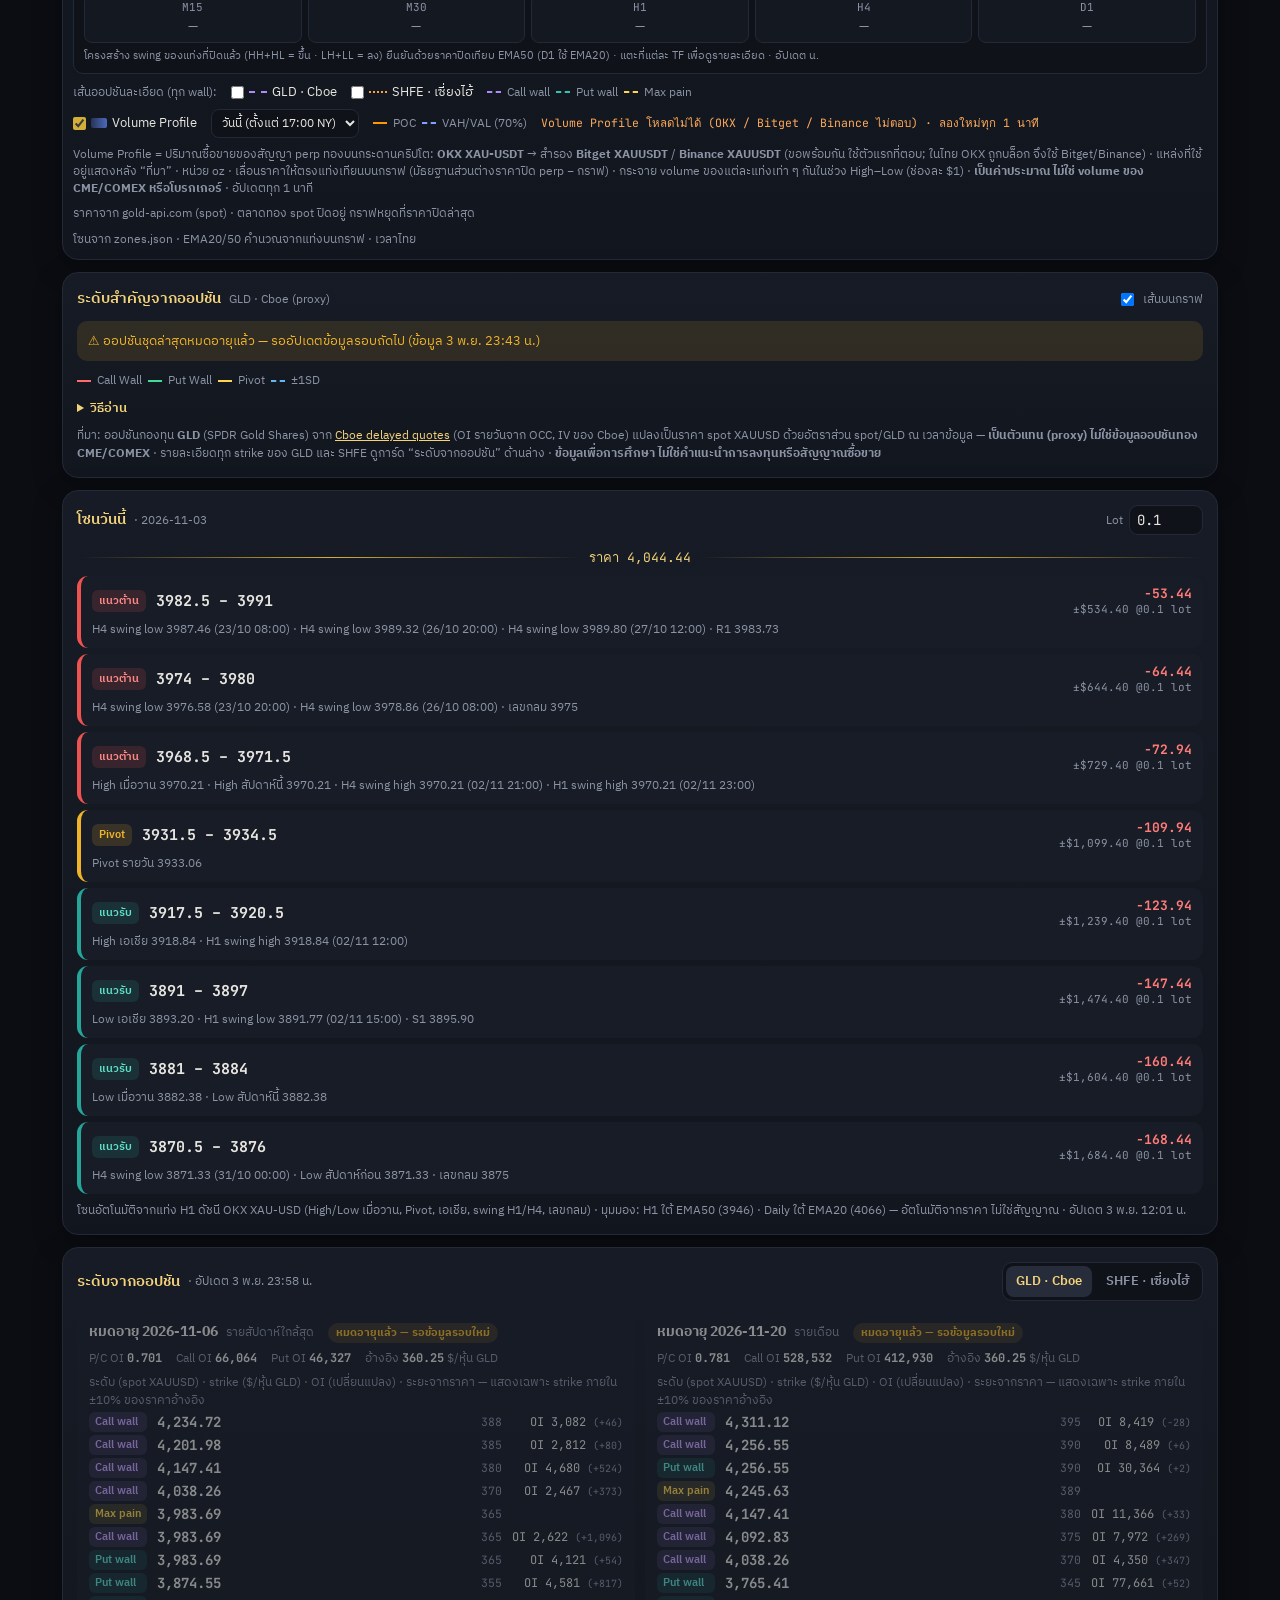
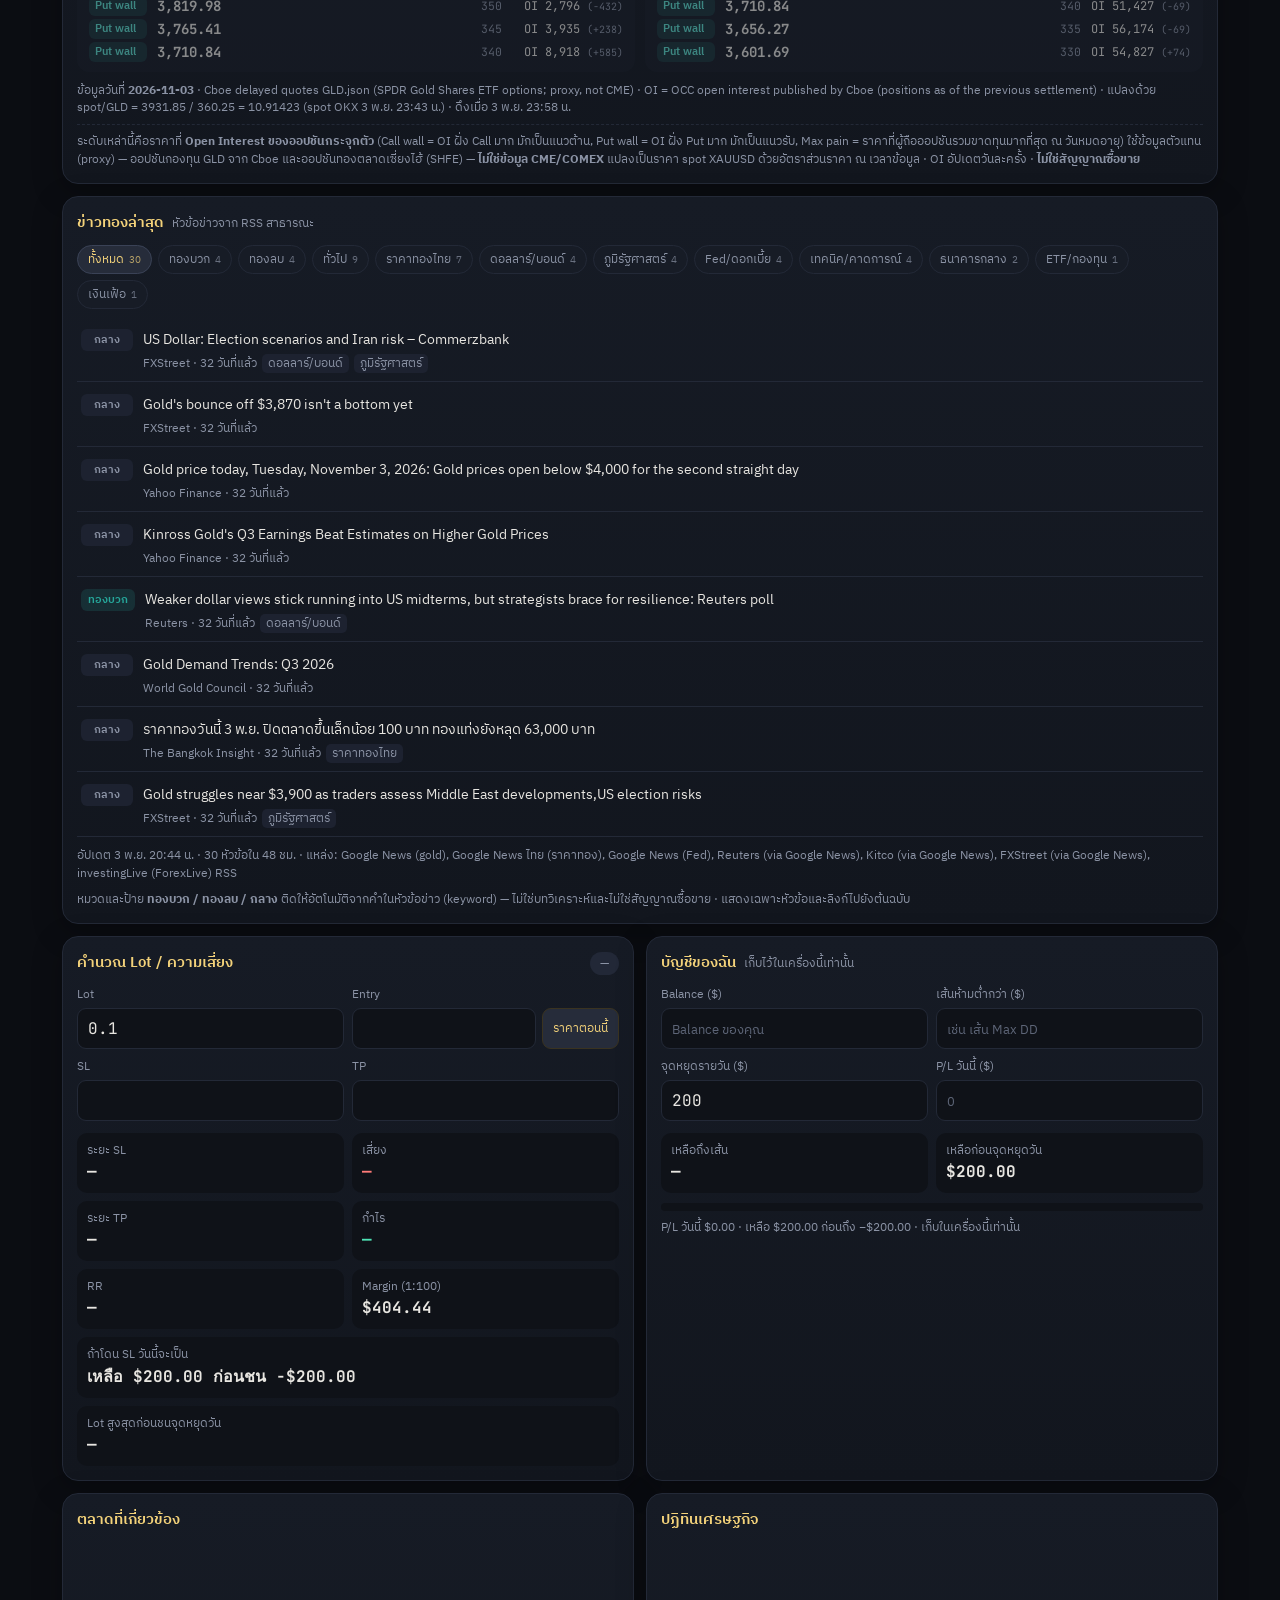
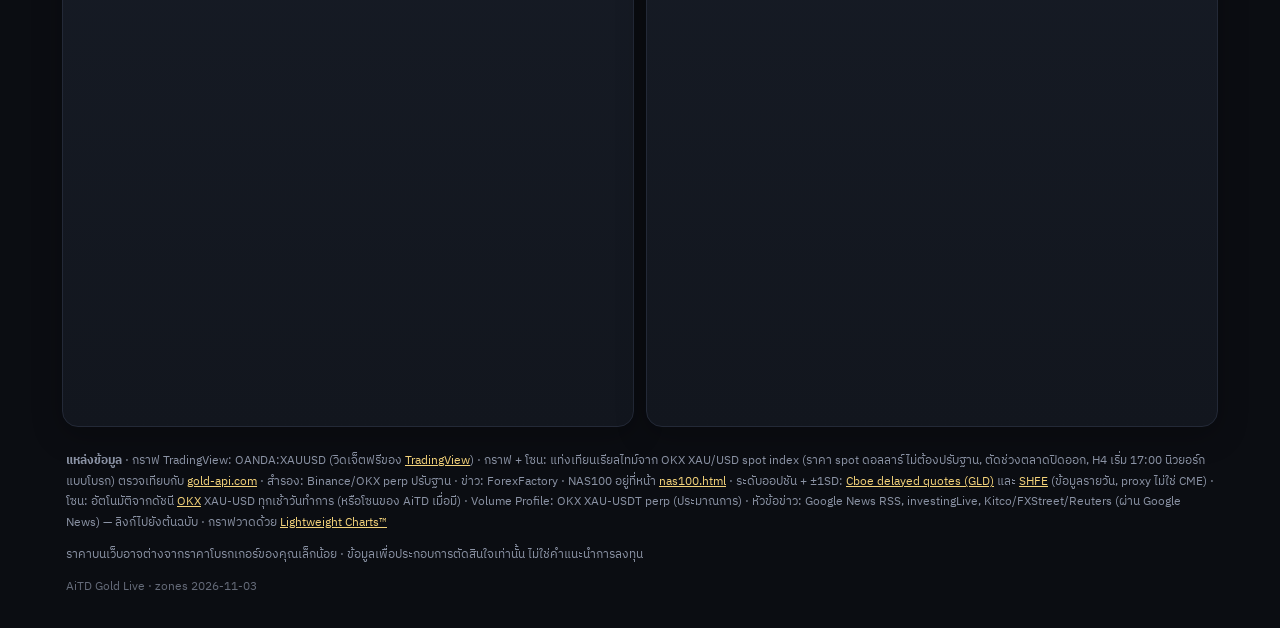
==== commit 2111344a: "chart: Swing Finder (RSI) on gold and NAS100 Overlay the RSI(7) 70/30 swing state machine on both pr" ====
--- a/index.html
+++ b/index.html
@@ -100,6 +100,11 @@
       <div class="legend"><span class="ema20">EMA20</span><span class="ema50">EMA50</span><span id="lwStatus"></span></div>
     </div>
     <div class="chart-wrap hidden" id="tvView"><div id="tvChart" class="tvc"></div></div>
+    <div class="swing-bar" id="swingBar">
+      <label class="swing-tg"><input type="checkbox" id="tgSwing" checked> Swing Finder (RSI)</label>
+      <div class="swing-sum" id="swingSum" aria-live="polite">กำลังคำนวณจุด swing…</div>
+    </div>
+    <div class="sub swing-note">Swing Finder (RSI 7, 70/30) — จุด swing ล่าสุดยังขยับได้จนกว่า RSI จะข้ามไปอีกฝั่ง ไม่ใช่สัญญาณ Buy/Sell สำเร็จรูป</div>
     <div class="trend" id="goldTrend" aria-live="polite"></div>
     <div class="opt-toggles" id="optToggles">
       <span class="label">เส้นออปชันละเอียด (ทุก wall):</span>
@@ -227,6 +232,7 @@
 </footer>
 
 <script src="vendor/lightweight-charts.standalone.production.js"></script>
+<script src="js/swing.js"></script>
 <script src="js/app.js"></script>
 </body>
 </html>
--- a/css/style.css
+++ b/css/style.css
@@ -276,6 +276,16 @@
 .tr-chip.sel{outline:1px solid var(--gold);outline-offset:1px}
 .tr-detail{margin-top:6px;font-size:12px;color:var(--txt);font-family:var(--mono);line-height:1.45;word-break:break-word}
 
+/* Swing Finder (RSI) under the gold and NAS100 charts */
+.swing-bar{display:flex;flex-wrap:wrap;gap:8px 14px;align-items:center;margin-top:8px}
+.swing-tg{display:flex;align-items:center;gap:6px;font-size:13px;font-weight:600;color:var(--txt);cursor:pointer;white-space:nowrap}
+.swing-tg input{width:auto;padding:0;margin:0;accent-color:var(--blue)}
+.swing-sum{flex:1;min-width:min(100%,240px);font-size:12.5px;line-height:1.45;padding:6px 10px;border-radius:10px;background:#0f1218;border:1px solid var(--line)}
+.swing-sum b{font-family:var(--mono);font-weight:700}
+.swing-sum .tag{font-family:'IBM Plex Sans Thai',system-ui,sans-serif}
+.swing-sum .up{color:var(--green)}.swing-sum .down{color:var(--red)}.swing-sum .side{color:#9aa3b5}
+.swing-note{font-size:11.5px}
+
 /* ---------------- page nav: ทองคำ XAUUSD | NAS100 (index.html / nas100.html) ---------------- */
 .pnav{display:flex;align-items:center;justify-content:center;gap:6px;padding:6px 12px;background:rgba(11,13,18,.92);backdrop-filter:blur(10px);border-bottom:1px solid var(--line)}
 .pnav a{flex:1;max-width:220px;display:flex;align-items:center;justify-content:center;gap:7px;padding:7px 10px;border-radius:10px;color:var(--mut);text-decoration:none;font-weight:600;font-size:14px;background:#11141b;border:1px solid var(--line);transition:background .15s,color .15s}
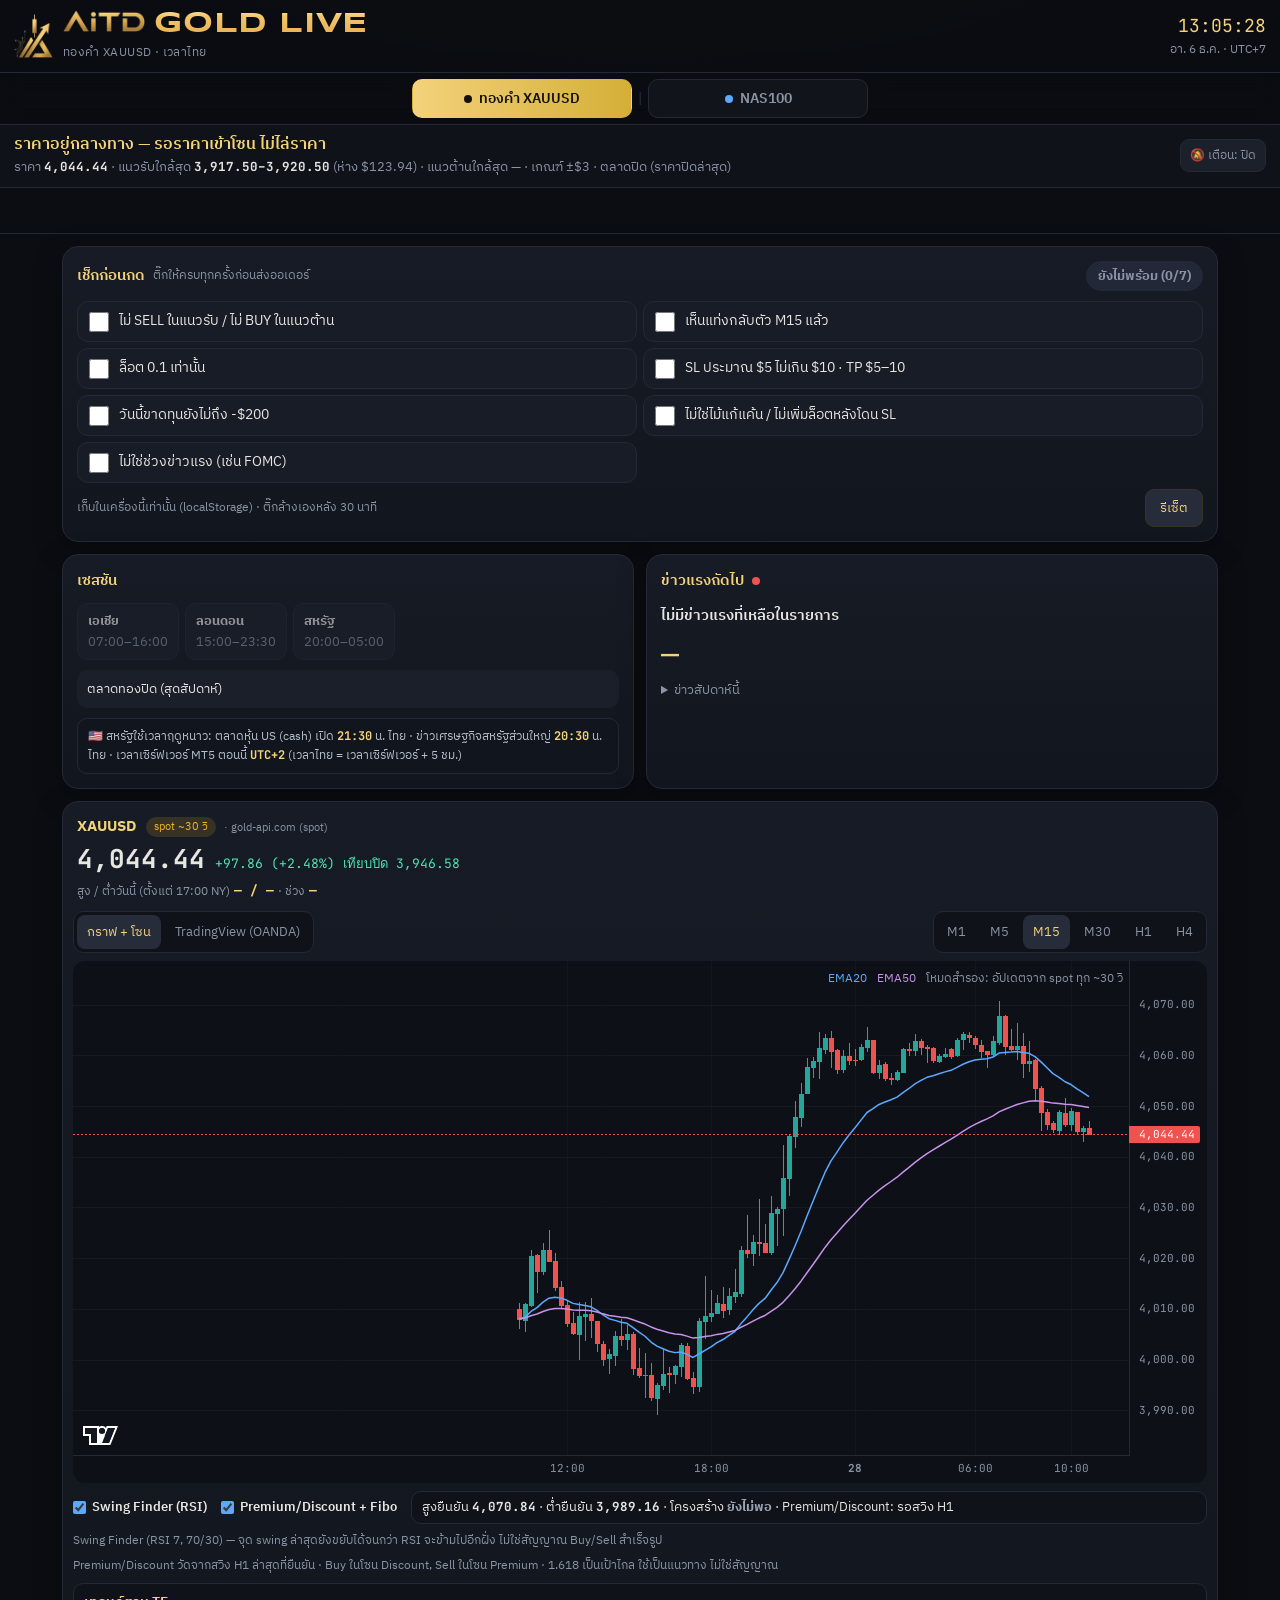
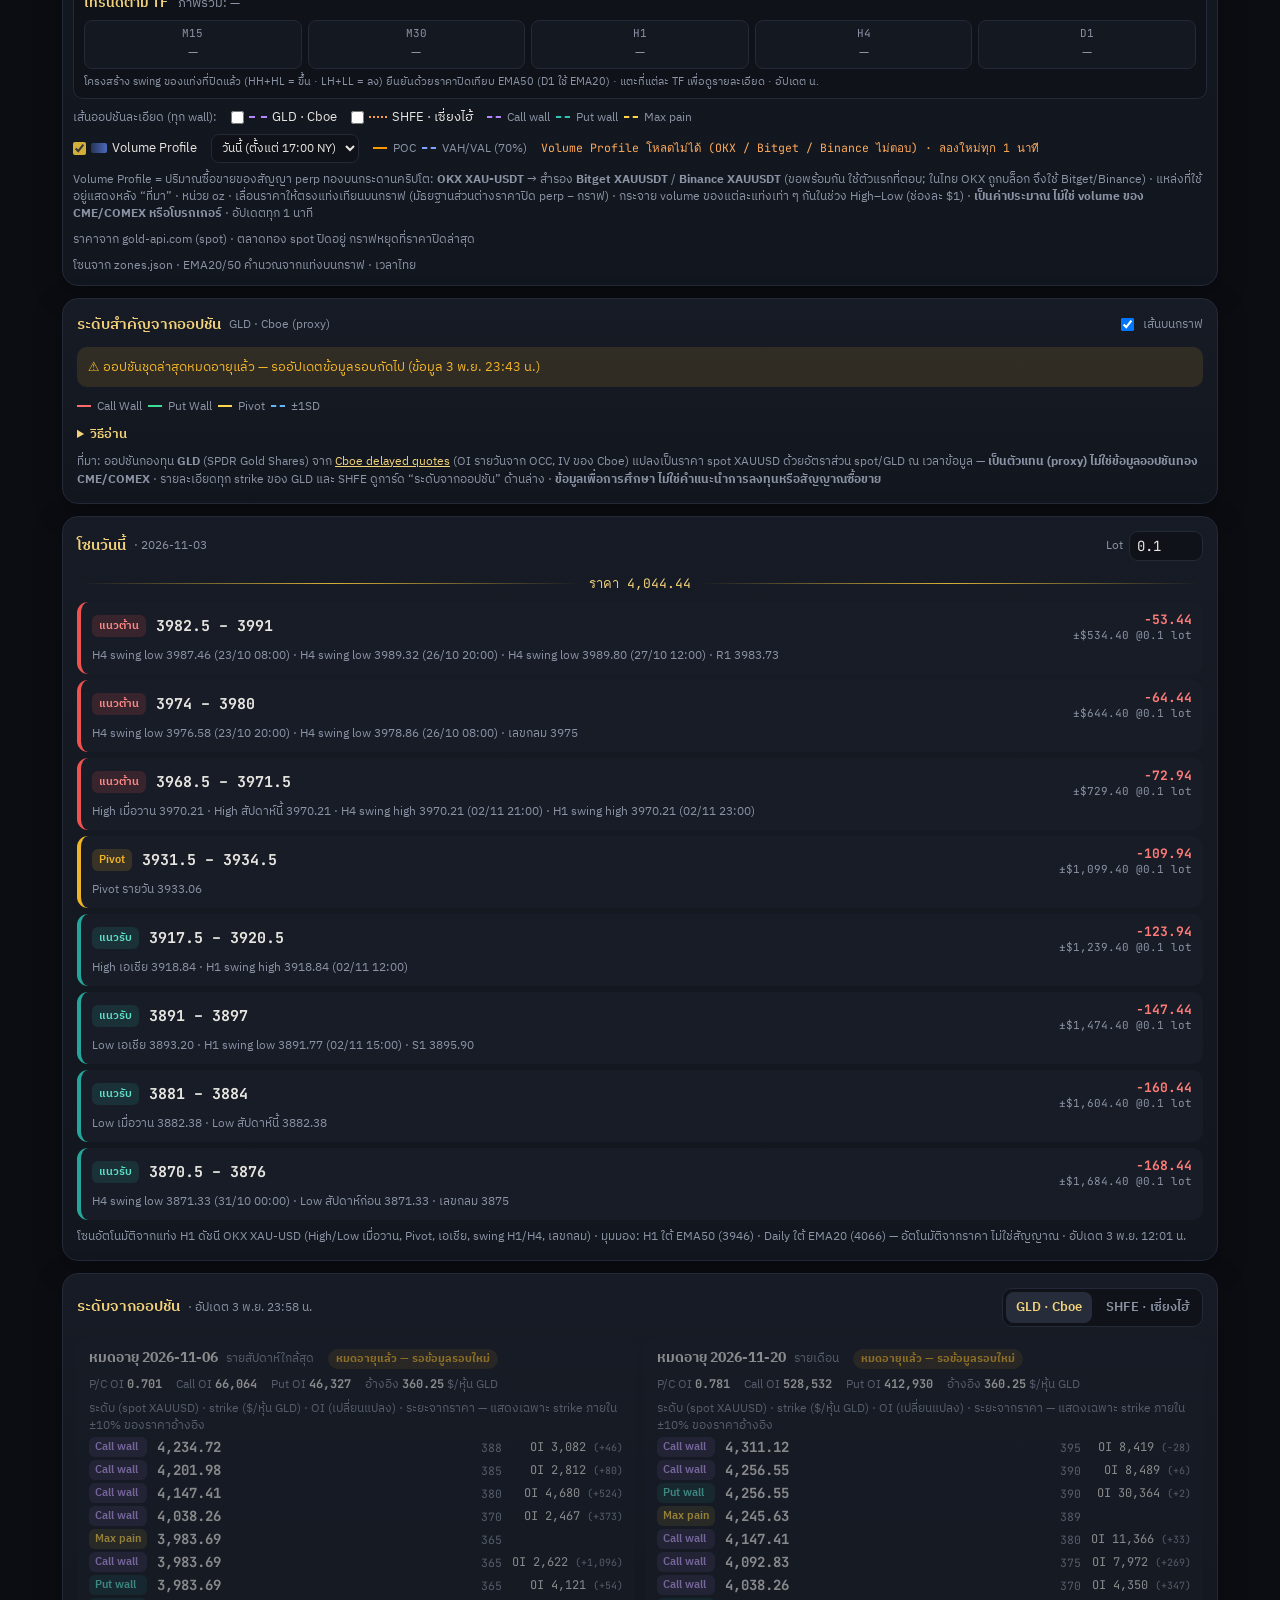
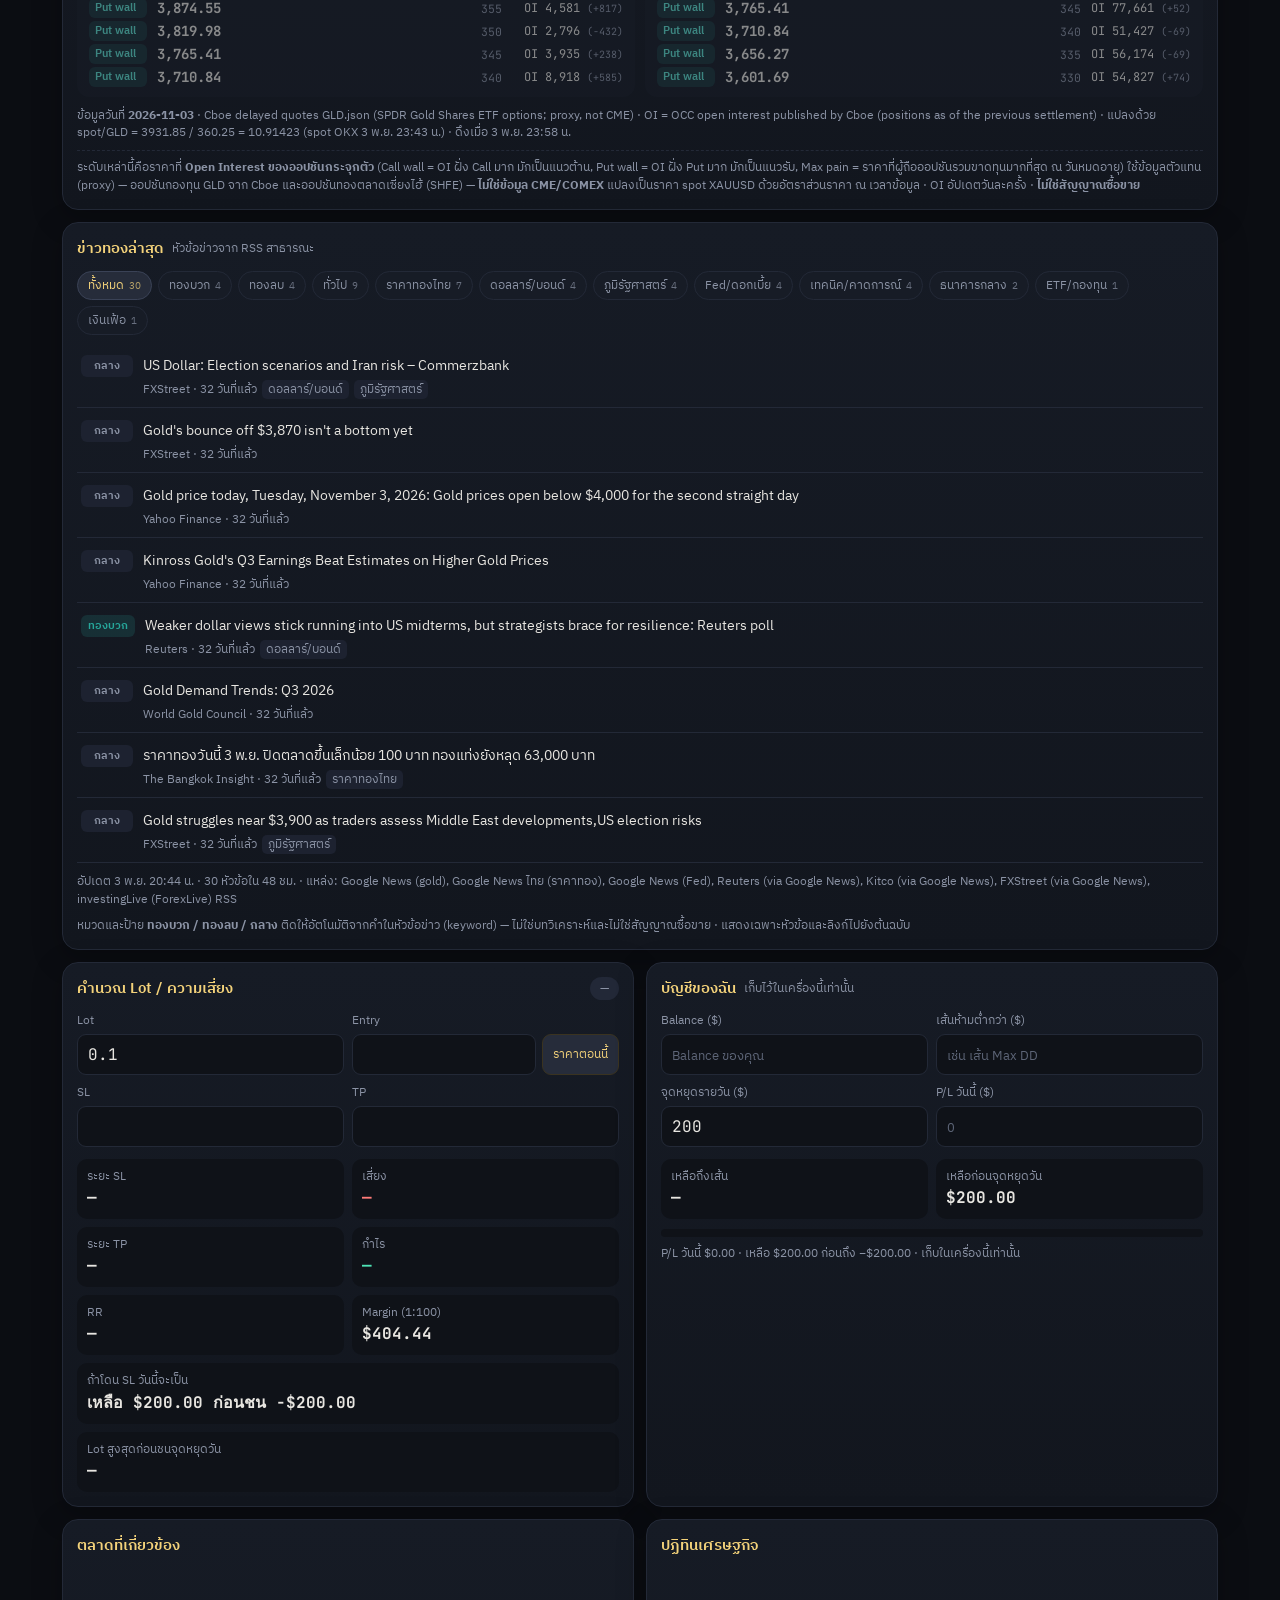
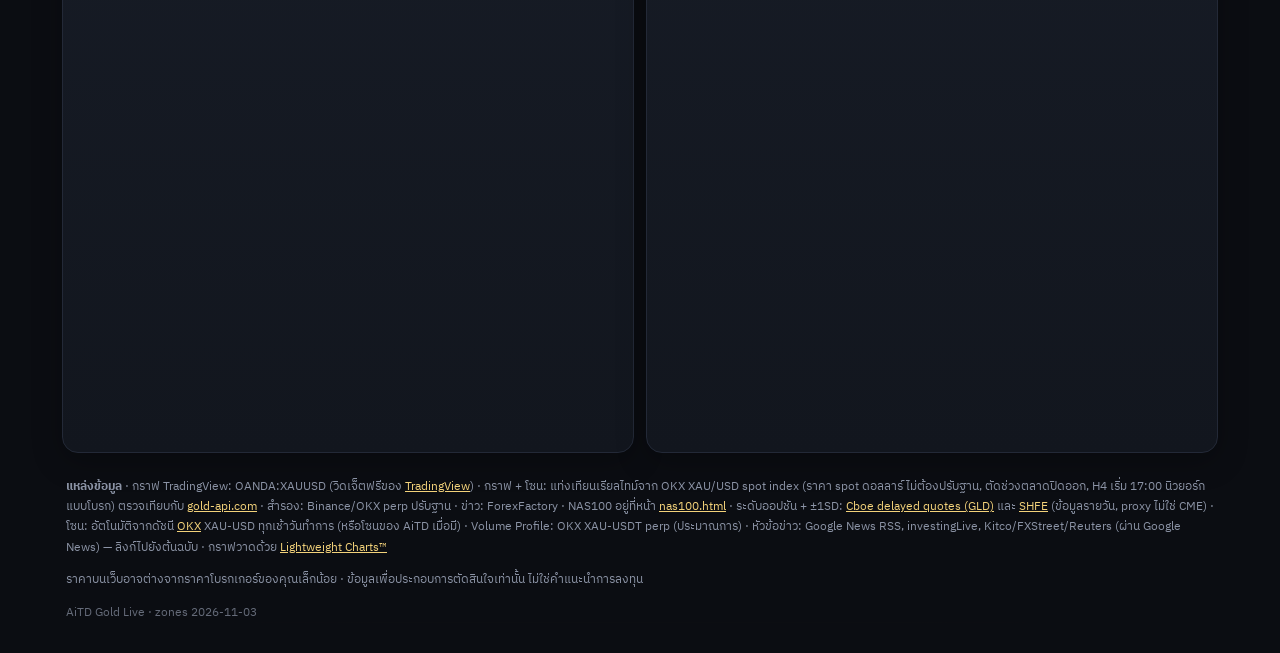
==== commit e623525e: "chart: Premium/Discount zone and Fibo 1.618 on both pages Shade the latest confirmed H1 swing leg (d" ====
--- a/index.html
+++ b/index.html
@@ -95,6 +95,7 @@
       </div>
     </div>
     <div class="chart-wrap" id="zoneView">
+      <canvas id="pdCanvas" class="pd-canvas"></canvas>
       <div id="lwChart" class="lw"></div>
       <canvas id="zoneCanvas" class="zone-canvas"></canvas>
       <div class="legend"><span class="ema20">EMA20</span><span class="ema50">EMA50</span><span id="lwStatus"></span></div>
@@ -102,9 +103,11 @@
     <div class="chart-wrap hidden" id="tvView"><div id="tvChart" class="tvc"></div></div>
     <div class="swing-bar" id="swingBar">
       <label class="swing-tg"><input type="checkbox" id="tgSwing" checked> Swing Finder (RSI)</label>
+      <label class="swing-tg"><input type="checkbox" id="tgPd" checked> Premium/Discount + Fibo</label>
       <div class="swing-sum" id="swingSum" aria-live="polite">กำลังคำนวณจุด swing…</div>
     </div>
     <div class="sub swing-note">Swing Finder (RSI 7, 70/30) — จุด swing ล่าสุดยังขยับได้จนกว่า RSI จะข้ามไปอีกฝั่ง ไม่ใช่สัญญาณ Buy/Sell สำเร็จรูป</div>
+    <div class="sub swing-note" id="pdNote">Premium/Discount วัดจากสวิง H1 ล่าสุดที่ยืนยัน · Buy ในโซน Discount, Sell ในโซน Premium · 1.618 เป็นเป้าไกล ใช้เป็นแนวทาง ไม่ใช่สัญญาณ</div>
     <div class="trend" id="goldTrend" aria-live="polite"></div>
     <div class="opt-toggles" id="optToggles">
       <span class="label">เส้นออปชันละเอียด (ทุก wall):</span>
--- a/css/style.css
+++ b/css/style.css
@@ -285,6 +285,8 @@
 .swing-sum .tag{font-family:'IBM Plex Sans Thai',system-ui,sans-serif}
 .swing-sum .up{color:var(--green)}.swing-sum .down{color:var(--red)}.swing-sum .side{color:#9aa3b5}
 .swing-note{font-size:11.5px}
+.pd-canvas{position:absolute;inset:0;width:100%;height:100%;pointer-events:none;z-index:0}
+.lw{z-index:1}
 
 /* ---------------- page nav: ทองคำ XAUUSD | NAS100 (index.html / nas100.html) ---------------- */
 .pnav{display:flex;align-items:center;justify-content:center;gap:6px;padding:6px 12px;background:rgba(11,13,18,.92);backdrop-filter:blur(10px);border-bottom:1px solid var(--line)}
